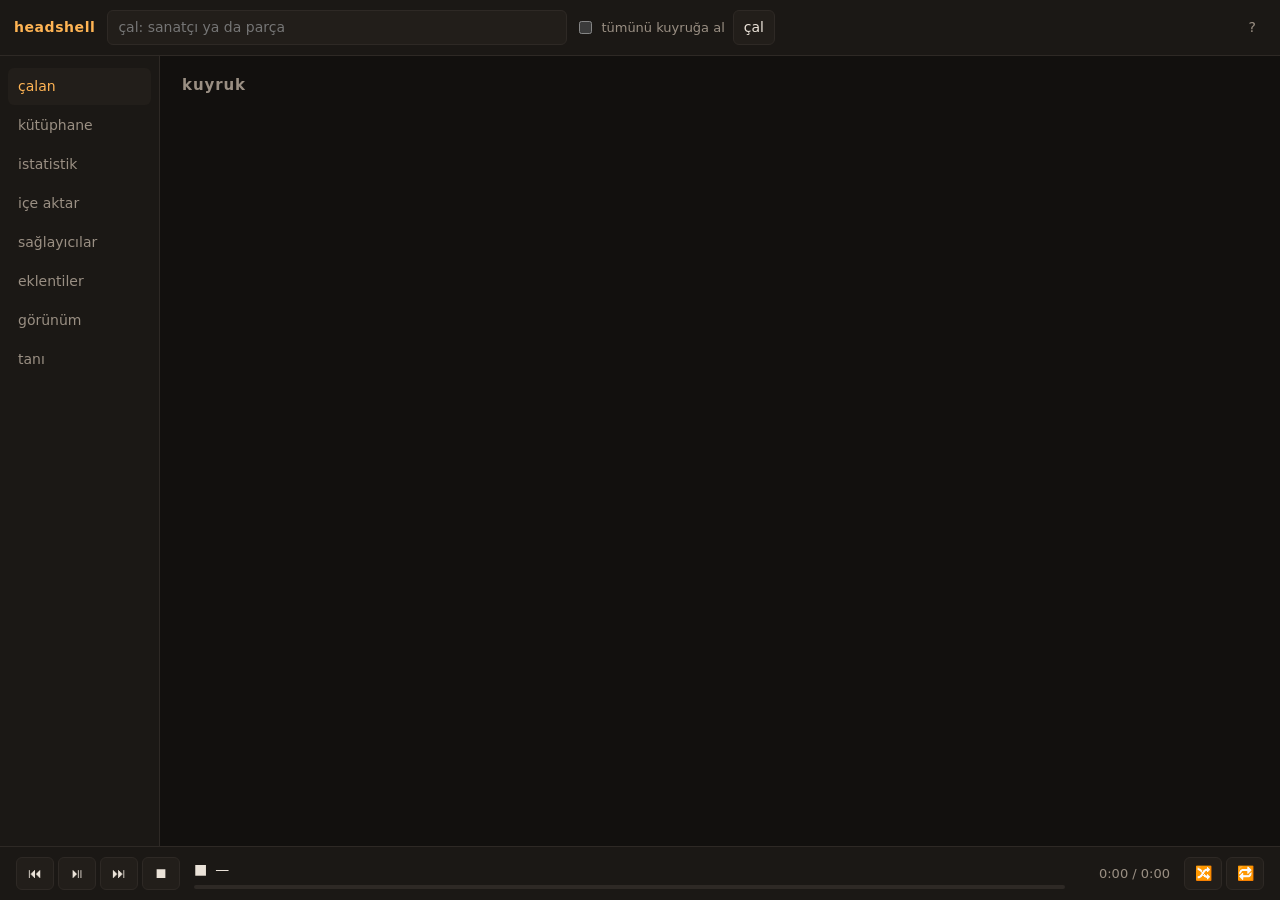
==== crates/headshell/ui/index.html @ 346fd297 "D-065: proje adı `headshell` — D-058'in ölçümü eksikmiş İlk sürüm taslağı hazırdı, sıradaki iş AUR p" ====
<!doctype html>
<html lang="tr">
  <head>
    <meta charset="utf-8" />
    <meta name="viewport" content="width=device-width, initial-scale=1" />
    <title>headshell</title>
    <link rel="stylesheet" href="style.css" />
    <!-- Seçili temanın CSS'i buraya yazılıyor (app.js). `style.css`'ten
         **sonra** geliyor ki `:root` token'ları onunkileri geçersiz kılsın.
         Boşsa varsayılan tema geçerlidir. -->
    <style id="themeCss"></style>
  </head>
  <body>
    <!-- D-037/2: buradaki sınıf adları artık **sözleşmenin parçası**. Bir tema
         bunları hedefleyebilir; habersiz yeniden adlandırılmazlar. Yeni sınıf
         eklemek serbest, var olanı kaldırmak/anlamını değiştirmek `api`
         sürümünü artırır (bkz. `style.css` başlığı, `src/theme.rs`).
         Adlar İngilizce, metin Türkçe (D-036). -->
    <header class="topbar">
      <span class="brand">headshell</span>
      <form id="playForm" class="play-form">
        <input
          id="playQuery"
          type="search"
          placeholder="çal: sanatçı ya da parça"
          aria-label="çalınacak parça ya da sanatçı"
          autocomplete="off"
          spellcheck="false"
        />
        <label class="check"><input id="playAll" type="checkbox" /> tümünü kuyruğa al</label>
        <button type="submit">çal</button>
      </form>
      <span id="busy" class="busy" role="status" hidden></span>
      <button id="btnHelp" class="ghost" title="klavye kısayolları (?)" aria-label="klavye kısayolları">
        ?
      </button>
    </header>

    <div class="body">
      <nav class="sidebar" aria-label="bölümler">
        <button class="nav" data-panel="now" aria-current="true">çalan</button>
        <button class="nav" data-panel="library">kütüphane</button>
        <button class="nav" data-panel="stats">istatistik</button>
        <button class="nav" data-panel="import">içe aktar</button>
        <button class="nav" data-panel="providers">sağlayıcılar</button>
        <button class="nav" data-panel="plugins">eklentiler</button>
        <button class="nav" data-panel="theme">görünüm</button>
        <button class="nav" data-panel="diag">tanı</button>
      </nav>

      <main class="content">
        <!-- ————————————————— çalan -->
        <section id="panel-now" class="panel">
          <h2>kuyruk</h2>
          <ol id="queue" class="queue"></ol>

          <!-- Boş kuyruk bir hata değil, bir başlangıç. Kullanıcının hangi
               sırayla ne yapacağını söylemek buranın işi: üç adımın hangisinde
               olduğunu bilmeyen kişi "çal" kutusuna yazıp boş sonuç alıyordu. -->
          <div id="onboarding" class="onboarding" hidden>
            <h3>başlarken</h3>
            <ol class="steps">
              <li class="step">
                <span class="step-text">
                  <b>Müzik kaynağı tanımla.</b>
                  Yerel dizinler <code>HEADSHELL_MUSIC_DIRS</code> ile gelir; uzak bir kütüphane
                  (Subsonic, Jellyfin) sağlayıcılar bölümünden eklenir.
                </span>
                <button class="go" data-go="providers">sağlayıcılar</button>
              </li>
              <li class="step">
                <span class="step-text">
                  <b>Geçmişini içe aktar.</b>
                  Spotify/Apple/Google export arşivini ver — istatistikler ve
                  sleeve kartı bundan çıkar.
                </span>
                <button class="go" data-go="import">içe aktar</button>
              </li>
              <li class="step">
                <span class="step-text">
                  <b>Çal.</b>
                  Üstteki kutuya sanatçı ya da parça yaz. Kuyruğa almak için
                  <i>tümünü kuyruğa al</i> kutusunu işaretle.
                </span>
                <button class="go" data-go="focus-play">çalma kutusu</button>
              </li>
            </ol>
            <p class="hint">
              Ses gelmiyorsa ya da bir şey bulunamıyorsa <b>tanı</b> bölümü son
              çalıştırmanın hangi aşamada durduğunu yazar.
            </p>
          </div>
        </section>

        <!-- ————————————————— kütüphane -->
        <section id="panel-library" class="panel" hidden>
          <h2>kütüphane araması</h2>
          <form id="searchForm" class="row">
            <input
              id="searchQuery"
              type="search"
              placeholder="sanatçı, parça, albüm"
              aria-label="kütüphanede aranacak"
              autocomplete="off"
            />
            <button type="submit">ara</button>
            <button id="btnSearchPlayAll" type="button" hidden>hepsini kuyruğa al</button>
          </form>
          <p class="hint">
            Dinleme geçmişinde arar (içe aktarılan export + burada çalınanlar).
            Sonuçtaki sayı, kayda değer dinleme sayısıdır.
          </p>
          <table id="searchResult" class="table" hidden>
            <thead>
              <tr><th>parça</th><th>sanatçı</th><th class="num">dinleme</th><th></th></tr>
            </thead>
            <tbody></tbody>
          </table>
          <p id="searchEmpty" class="empty" hidden></p>
        </section>

        <!-- ————————————————— istatistik -->
        <section id="panel-stats" class="panel" hidden>
          <h2>istatistikler</h2>
          <form id="statsForm" class="row">
            <label>yıl <input id="statsYear" type="number" min="1900" max="2999" placeholder="tümü" /></label>
            <label>satır <input id="statsTop" type="number" min="1" max="100" value="10" /></label>
            <button type="submit">hesapla</button>
          </form>
          <div id="statsSummary" class="summary"></div>
          <p id="statsEmpty" class="empty" hidden>
            Sayılacak dinleme yok. Önce <b>içe aktar</b> bölümünden bir export arşivi verin
            ya da bir şeyler çalın.
          </p>
          <div class="two-col">
            <div>
              <h3>en çok dinlenen sanatçılar</h3>
              <ol id="statsArtists" class="ranking"></ol>
            </div>
            <div>
              <h3>en çok dinlenen parçalar</h3>
              <ol id="statsTracks" class="ranking"></ol>
            </div>
          </div>

          <!-- Faz 0.5'in ürünü buraya kadar arayüzde hiç görünmüyordu:
               `sleeve` komutu IPC'de kayıtlıydı ama kimse çağırmıyordu. -->
          <h2>sleeve kartı</h2>
          <form id="sleeveForm" class="row">
            <label>yıl <input id="sleeveYear" type="number" min="1900" max="2999" placeholder="tümü" /></label>
            <label>biçim
              <select id="sleeveFormat">
                <option value="square">kare</option>
                <option value="story">hikâye</option>
              </select>
            </label>
            <button type="submit">önizle</button>
            <button id="btnSleeveSave" type="button" disabled>farklı kaydet…</button>
          </form>
          <p class="hint">
            Kart çekirdeğin kendi çizicisinden geliyor — kaydedilen dosya ekranda
            gördüğünüzle aynı. Uzantı biçimi belirler: <code>.svg</code> ya da <code>.png</code>.
          </p>
          <div id="sleevePreview" class="card-preview" hidden></div>
        </section>

        <!-- ————————————————— içe aktarma -->
        <!-- Eskiden "tanı" bölümünün içindeydi. İlk yapılacak iş, en tanısal
             sekmenin altında duruyordu. -->
        <section id="panel-import" class="panel" hidden>
          <h2>geçmişi içe aktar</h2>
          <div id="dropzone" class="dropzone">
            <p>Export arşivini (zip ya da açılmış dizin) buraya sürükleyin.</p>
            <form id="importForm" class="row">
              <input
                id="importPath"
                type="text"
                placeholder="/yol/my_spotify_data.zip"
                aria-label="export arşivinin yolu"
              />
              <button id="btnImportPick" type="button">dosya seç…</button>
              <button type="submit">içe aktar</button>
            </form>
            <p class="hint">
              İçe aktarma <b>API'den değil, veri export dosyalarından</b> yapılır —
              taşınabilirlik hakkı hizmet şartlarıyla kısıtlanamaz. Aynı arşivi ikinci
              kez vermek zarar vermez: yinelenen kayıtlar sayılır ve atlanır.
            </p>
          </div>
          <div id="importSummary" class="summary" hidden></div>
          <p id="importSkipped" class="hint" hidden></p>
          <details id="importRaw" class="fold" hidden>
            <summary>ham rapor</summary>
            <pre id="importResult" class="block"></pre>
          </details>
        </section>

        <!-- ————————————————— sağlayıcılar -->
        <section id="panel-providers" class="panel" hidden>
          <h2>sağlayıcılar</h2>
          <div class="row">
            <button id="btnScan">tara</button>
            <button id="btnScanStale">yalnızca değiştiyse tara</button>
          </div>
          <table id="providerTable" class="table">
            <thead>
              <tr><th>ad</th><th>yetenekler</th><th>durum</th><th></th></tr>
            </thead>
            <tbody></tbody>
          </table>
          <p id="providerEmpty" class="empty" hidden>
            Kayıtlı sağlayıcı yok. Yerel dosyalar için <code>HEADSHELL_MUSIC_DIRS</code> tanımlayın,
            uzak kütüphane için aşağıdan sunucu ekleyin.
          </p>

          <h3>kayıtlı sunucular</h3>
          <table id="serverTable" class="table">
            <thead>
              <tr><th>ad</th><th>tür</th><th>adres</th><th>kullanıcı</th><th></th></tr>
            </thead>
            <tbody></tbody>
          </table>
          <p id="serverEmpty" class="empty" hidden>Kayıtlı sunucu yok.</p>

          <details class="fold">
            <summary>sunucu ekle</summary>
            <form id="serverForm" class="grid">
              <label>tür
                <select id="serverKind">
                  <option value="subsonic">subsonic</option>
                  <option value="jellyfin">jellyfin</option>
                </select>
              </label>
              <label>adres <input id="serverUrl" type="url" placeholder="https://muzik.ev" required /></label>
              <label>kullanıcı <input id="serverUser" type="text" required /></label>
              <label>parola <input id="serverPassword" type="password" /></label>
              <label>api anahtarı (jellyfin) <input id="serverApiKey" type="password" /></label>
              <label>ad (boşsa adresten türetilir) <input id="serverName" type="text" /></label>
              <label class="check"><input id="serverVerify" type="checkbox" checked /> kaydetmeden önce bağlan ve doğrula</label>
              <button type="submit">ekle</button>
            </form>
          </details>
        </section>

        <!-- ————————————————— eklentiler (Faz 2 yüzeyi) -->
        <section id="panel-plugins" class="panel" hidden>
          <h2>eklentiler</h2>
          <div class="row">
            <button id="btnPluginReload">listeyi yenile</button>
            <span id="pluginSummary" class="hint"></span>
          </div>
          <p id="pluginEnforce" class="warn-note" hidden>
            <b>İzinler zorlanmıyor.</b> Aşağıdaki liste eklentinin <i>beyan ettiği</i>
            izinlerdir; çekirdek onları teknik olarak kısıtlamaz (D-040). Onay, güvendiğiniz
            eklentiler için verilir.
          </p>
          <ul id="pluginList" class="plugins"></ul>
          <p id="pluginEmpty" class="empty" hidden>
            Kurulu eklenti yok. Eklentiler veri dizinindeki <code>plugins/</code> klasörüne
            konur; yolu <b>tanı</b> bölümündeki ortam bloğu yazar.
          </p>

          <h2>sırlar</h2>
          <p class="hint">
            Eklentilerin ve çekirdeğin kullandığı anahtarlar (API anahtarı, jeton).
            Liste yalnızca <b>ad</b> taşır — değerler hiçbir zaman geri okunmaz (D-042).
          </p>
          <table id="secretTable" class="table">
            <thead>
              <tr><th>alan</th><th>anahtar</th><th></th></tr>
            </thead>
            <tbody></tbody>
          </table>
          <p id="secretEmpty" class="empty" hidden>Kayıtlı sır yok.</p>
          <form id="secretForm" class="row">
            <input id="secretNamespace" type="text" placeholder="alan (ör. acoustid)" aria-label="sır alanı" required />
            <input id="secretKey" type="text" placeholder="anahtar (ör. api_key)" aria-label="sır anahtarı" required />
            <input id="secretValue" type="password" placeholder="değer" aria-label="sır değeri" required />
            <button type="submit">kaydet</button>
          </form>
        </section>

        <!-- ————————————————— görünüm -->
        <section id="panel-theme" class="panel" hidden>
          <h2>tema</h2>
          <div class="row">
            <button id="btnThemeReload">listeyi yenile</button>
          </div>
          <p class="hint">
            Bir tema, içinde <b>theme.json</b> ve <b>theme.css</b> olan bir dizindir.
            Aşağıdaki yola koyup <b>listeyi yenile</b> deyin — uygulamayı kapatmanız gerekmez.
            Garanti edilen yüzey yalnızca <b>:root</b> içindeki <b>--headshell-*</b> token'larıdır;
            bunun dışına çıkan temalar yüklenir ama <i>genişletilmiş</i> diye işaretlenir.
          </p>
          <pre id="themeDir" class="block"></pre>

          <ul id="themeList" class="themes"></ul>

          <h3>yüklenemeyen temalar</h3>
          <ul id="themeRejected" class="rejected"></ul>
          <p id="themeRejectedEmpty" class="empty">Reddedilen tema yok.</p>
        </section>

        <!-- ————————————————— tanı -->
        <section id="panel-diag" class="panel" hidden>
          <h2>kimlik çözümlemesi</h2>
          <form id="resolveForm" class="row">
            <input
              id="resolveQuery"
              type="text"
              placeholder="Sanatçı - Başlık"
              aria-label="çözümlenecek parça"
            />
            <button type="submit">çözümle</button>
          </form>
          <p class="hint">
            Bir parçanın kanonik kimliğini hangi halkanın verdiğini gösterir:
            ISRC → MBID → bulanık → parmak izi.
          </p>
          <pre id="resolveResult" class="block" hidden></pre>

          <h2>ortam</h2>
          <pre id="envBlock" class="block"></pre>

          <h2>son çalıştırma</h2>
          <p class="hint">
            Son komutun aşaması, hata zinciri ve sayıları. Bir sorun bildirirken
            bu bloğu olduğu gibi kopyalayın.
          </p>
          <div class="row">
            <button id="btnDiag">tanı raporunu al</button>
            <button id="btnDiagCopy" type="button" hidden>panoya kopyala</button>
          </div>
          <pre id="diagResult" class="block" hidden></pre>
        </section>
      </main>
    </div>

    <!-- ————————————————— oynatıcı çubuğu -->
    <footer class="player">
      <div class="controls">
        <button id="btnPrev" title="önceki (←)" aria-label="önceki parça">⏮</button>
        <button id="btnPlayPause" title="duraklat / sürdür (boşluk)" aria-label="duraklat veya sürdür">⏯</button>
        <button id="btnNext" title="sonraki (→)" aria-label="sonraki parça">⏭</button>
        <button id="btnStop" title="durdur" aria-label="durdur">⏹</button>
      </div>
      <div class="now">
        <div class="title"><span id="nowState" class="state">■</span> <span id="nowTitle">—</span></div>
        <div class="bar"><div id="barFill" class="fill"></div></div>
      </div>
      <span id="timeLabel" class="time" role="status">0:00 / 0:00</span>
      <div class="controls">
        <button id="btnShuffle" title="karıştır" aria-label="karıştır">🔀</button>
        <button id="btnRepeat" title="tekrar" aria-label="tekrar kipi">🔁</button>
      </div>
    </footer>

    <!-- Kısayol listesi: keşfedilebilir olmayan bir kısayol yok sayılır. -->
    <div id="helpSheet" class="sheet" hidden>
      <div class="sheet-box" role="dialog" aria-label="klavye kısayolları">
        <h3>klavye kısayolları</h3>
        <ul class="keys">
          <li><kbd>boşluk</kbd> duraklat / sürdür</li>
          <li><kbd>←</kbd> <kbd>→</kbd> önceki / sonraki parça</li>
          <li><kbd>/</kbd> çalma kutusuna geç</li>
          <li><kbd>Ctrl</kbd>+<kbd>1</kbd>…<kbd>8</kbd> bölümler</li>
          <li><kbd>Esc</kbd> uyarıları kapat</li>
          <li><kbd>?</kbd> bu liste</li>
        </ul>
        <p class="hint">Bir yazı kutusundayken tuşlar kutuya gider, kısayola değil.</p>
        <button id="btnHelpClose" type="button">kapat</button>
      </div>
    </div>

    <div id="toasts" class="toasts" aria-live="polite"></div>

    <script type="module" src="app.js"></script>
  </body>
</html>
---- crates/headshell/ui/style.css ----
/* headshell — masaüstü arayüzü.
 *
 * Bu dosyanın tepesindeki `:root` bloğu §3.3'ün tema sözleşmesidir (D-037).
 * `--headshell-` önekli değişkenler ve aşağıdaki sınıf adları (`.topbar`,
 * `.queue`, `.toast` vb.) artık stabil: bir tema bunları hedefler,
 * habersiz yeniden adlandırılmazlar. Yeni bir sınıf eklemek serbest;
 * var olanı kaldırmak/anlamını değiştirmek `api` sürümünü artırır.
 *
 * Token seti bilerek dar: bölgeye özel geçersiz kılma yok (Spicetify'ın
 * kırılganlığı oradan geliyordu). Her token'ın aşağıda en az bir kullanımı
 * var — kullanılmayan token yok.
 *
 * D-028'den gelen kural: yalnızca `transform` ve `opacity` canlandırılır.
 * `height`, `box-shadow`, `filter`, `background-position` düzeltilmiş
 * ortamda bile 58.8 → 47.6 fps götürüyor. İlerleme çubuğu bu yüzden
 * `scaleX` ile çiziliyor, genişlikle değil.
 */

:root {
  /* Motorun **kendi** çizdiği parçalar için: onay kutusu, imleç, kaydırma
   * çubuğu. Token'lar yalnızca bizim çizdiğimiz renkleri değiştiriyor;
   * bu ikisi olmadan açık bir tema koyu onay kutularıyla kalıyor. Sette
   * `daylight` referans teması yazılırken doğdu (§3.4). */
  --headshell-color-scheme: dark;

  --headshell-bg: #12100e;
  --headshell-surface: #1b1815;
  --headshell-surface-raised: #221e1a;
  --headshell-border: #2e2925;
  --headshell-text: #eae2d8;
  --headshell-text-dim: #9a8f83;
  --headshell-accent: #ffb454;
  --headshell-success: #7bd88f;
  --headshell-error: #ff6b6b;
  --headshell-info: #79c0ff;
  --headshell-radius-sm: 6px;
  --headshell-radius-lg: 8px;
  --headshell-duration: 120ms;
}

* {
  box-sizing: border-box;
}

/* `hidden` özniteliği bir sınıf kuralına yenilmesin.
 *
 * UA stylesheet `[hidden] { display: none }` diyor ama özgüllüğü en düşük:
 * `.sheet { display: flex }` onu eziyor ve öğe `hidden` olduğu hâlde ekranda
 * kalıyordu. Kısayol penceresi tam bunu yaşadı — her açılışta açık geliyordu.
 * İşaretleme de JavaScript de doğruydu, yalnızca özgüllük yanlıştı.
 *
 * `!important` bilinçli: gizlenmiş bir öğeyi bir tema geri getirememeli. */
[hidden] {
  display: none !important;
}

html,
body {
  height: 100%;
  margin: 0;
}

html {
  color-scheme: var(--headshell-color-scheme);
}

body {
  display: flex;
  flex-direction: column;
  background: var(--headshell-bg);
  color: var(--headshell-text);
  font: 14px/1.5 system-ui, sans-serif;
  overflow: hidden;
}

/* ————————————————— üst çubuk */

.topbar {
  display: flex;
  align-items: center;
  gap: 12px;
  padding: 10px 14px;
  border-bottom: 1px solid var(--headshell-border);
  background: var(--headshell-surface);
}

.brand {
  font-weight: 700;
  color: var(--headshell-accent);
  letter-spacing: 0.04em;
}

.play-form {
  display: flex;
  align-items: center;
  gap: 8px;
  flex: 1;
}

.play-form input[type="search"] {
  flex: 1;
  max-width: 460px;
}

.busy {
  color: var(--headshell-accent);
  font-size: 13px;
}

.busy::before {
  content: "⋯ ";
}

/* ————————————————— gövde */

.body {
  display: flex;
  flex: 1;
  min-height: 0;
}

.sidebar {
  display: flex;
  flex-direction: column;
  gap: 2px;
  width: 160px;
  padding: 12px 8px;
  border-right: 1px solid var(--headshell-border);
  background: var(--headshell-surface);
}

.nav {
  text-align: left;
  background: none;
  border: 0;
  border-radius: var(--headshell-radius-sm);
  color: var(--headshell-text-dim);
  padding: 8px 10px;
  cursor: pointer;
  font: inherit;
}

.nav:hover {
  color: var(--headshell-text);
}

.nav[aria-current="true"] {
  background: var(--headshell-surface-raised);
  color: var(--headshell-accent);
}

.content {
  flex: 1;
  min-width: 0;
  overflow-y: auto;
  padding: 18px 22px 24px;
}

h2 {
  font-size: 15px;
  margin: 0 0 12px;
  color: var(--headshell-text-dim);
  text-transform: lowercase;
  letter-spacing: 0.06em;
}

h2 + h2,
h3 {
  margin-top: 26px;
}

h3 {
  font-size: 13px;
  color: var(--headshell-text-dim);
  margin-bottom: 8px;
}

/* ————————————————— ortak öğeler */

input,
select,
button {
  font: inherit;
  color: var(--headshell-text);
  background: var(--headshell-surface-raised);
  border: 1px solid var(--headshell-border);
  border-radius: var(--headshell-radius-sm);
  padding: 6px 10px;
}

/* WebKitGTK `<select>`'i yerel olarak çiziyor ve arka planı yok sayıyor;
 * `appearance: none` demeden koyu temada beyaz bir kutu kalıyor. */
select {
  appearance: none;
  padding-right: 26px;
  background-image: linear-gradient(45deg, transparent 50%, var(--headshell-text-dim) 50%),
    linear-gradient(135deg, var(--headshell-text-dim) 50%, transparent 50%);
  background-position:
    right 13px center,
    right 8px center;
  background-size: 5px 5px;
  background-repeat: no-repeat;
}

button {
  cursor: pointer;
}

button:hover {
  border-color: var(--headshell-accent);
}

.check {
  display: inline-flex;
  align-items: center;
  gap: 6px;
  color: var(--headshell-text-dim);
  font-size: 13px;
}

.check input {
  padding: 0;
}

.row {
  display: flex;
  align-items: center;
  gap: 8px;
  flex-wrap: wrap;
  margin-bottom: 12px;
}

.row label {
  display: inline-flex;
  align-items: center;
  gap: 6px;
  color: var(--headshell-text-dim);
}

.row input[type="number"] {
  width: 90px;
}

.row input[type="search"],
.row input[type="text"] {
  min-width: 280px;
}

.grid {
  display: grid;
  grid-template-columns: repeat(auto-fit, minmax(240px, 1fr));
  gap: 10px;
  align-items: end;
}

.grid label {
  display: flex;
  flex-direction: column;
  gap: 4px;
  color: var(--headshell-text-dim);
  font-size: 13px;
}

.hint,
.empty {
  color: var(--headshell-text-dim);
  font-size: 13px;
  max-width: 62ch;
}

.block {
  background: var(--headshell-surface);
  border: 1px solid var(--headshell-border);
  border-radius: var(--headshell-radius-lg);
  padding: 12px;
  margin: 0 0 8px;
  white-space: pre-wrap;
  word-break: break-word;
  font-family: ui-monospace, monospace;
  font-size: 12px;
  max-height: 340px;
  overflow: auto;
}

/* ————————————————— tablolar ve listeler */

.table {
  width: 100%;
  border-collapse: collapse;
  margin-bottom: 12px;
}

.table th,
.table td {
  text-align: left;
  padding: 6px 8px;
  border-bottom: 1px solid var(--headshell-border);
}

.table th {
  color: var(--headshell-text-dim);
  font-weight: 500;
  font-size: 12px;
}

.table .num {
  text-align: right;
}

.queue {
  list-style: none;
  margin: 0;
  padding: 0;
}

.queue li {
  display: flex;
  align-items: center;
  gap: 10px;
  padding: 7px 10px;
  border-radius: var(--headshell-radius-sm);
  cursor: pointer;
}

.queue li:hover {
  background: var(--headshell-surface-raised);
}

.queue li.current {
  color: var(--headshell-accent);
  font-weight: 600;
}

.queue .index {
  color: var(--headshell-text-dim);
  font-variant-numeric: tabular-nums;
  min-width: 2.5ch;
  text-align: right;
}

.ranking {
  margin: 0;
  padding-left: 22px;
}

.ranking li {
  padding: 3px 0;
}

.ranking .num {
  color: var(--headshell-text-dim);
  font-variant-numeric: tabular-nums;
}

.summary {
  display: flex;
  gap: 24px;
  flex-wrap: wrap;
  margin-bottom: 18px;
}

.summary div {
  display: flex;
  flex-direction: column;
}

.summary .big {
  font-size: 22px;
  color: var(--headshell-accent);
  font-variant-numeric: tabular-nums;
}

.summary .label {
  color: var(--headshell-text-dim);
  font-size: 12px;
}

.two-col {
  display: grid;
  grid-template-columns: repeat(auto-fit, minmax(280px, 1fr));
  gap: 24px;
}

/* ————————————————— tema listesi (§3.3) */

.themes,
.rejected {
  list-style: none;
  margin: 0 0 12px;
  padding: 0;
}

.theme {
  display: flex;
  align-items: center;
  gap: 10px;
  padding: 9px 12px;
  border: 1px solid var(--headshell-border);
  border-radius: var(--headshell-radius-lg);
  margin-bottom: 6px;
}

.theme.current {
  border-color: var(--headshell-accent);
}

.theme .name {
  flex: 1;
  min-width: 0;
}

.theme .author {
  color: var(--headshell-text-dim);
  font-size: 12px;
}

/* Genişletilmiş tema (D-038): reddedilmiyor, işaretleniyor. */
.tag {
  border: 1px solid var(--headshell-text-dim);
  border-radius: var(--headshell-radius-sm);
  color: var(--headshell-text-dim);
  font-size: 11px;
  padding: 1px 6px;
}

.tag.warn {
  border-color: var(--headshell-accent);
  color: var(--headshell-accent);
}

.rejected li {
  border-left: 2px solid var(--headshell-error);
  padding: 4px 0 4px 10px;
  margin-bottom: 6px;
  font-size: 13px;
}

.rejected .id {
  color: var(--headshell-error);
  font-family: ui-monospace, monospace;
}

.dropzone {
  border: 1px dashed var(--headshell-border);
  border-radius: var(--headshell-radius-lg);
  padding: 14px;
  transition: opacity var(--headshell-duration) linear;
}

.dropzone.over {
  border-color: var(--headshell-accent);
  opacity: 0.85;
}

/* ————————————————— başlarken kartı
 *
 * Boş bir kuyruk kullanıcıya ne yapacağını söylemez; bu kart söyler. Yalnızca
 * kuyruk boşken görünür (`app.js`). */

.onboarding {
  border: 1px solid var(--headshell-border);
  border-radius: var(--headshell-radius-lg);
  padding: 16px 18px;
  max-width: 68ch;
}

.onboarding h3 {
  margin-top: 0;
}

.steps {
  margin: 0 0 12px;
  padding-left: 22px;
}

.step {
  display: flex;
  align-items: baseline;
  gap: 12px;
  padding: 7px 0;
}

.step-text {
  flex: 1;
  min-width: 0;
}

.step .go {
  flex: none;
}

/* ————————————————— katlanan bölümler */

.fold {
  border: 1px solid var(--headshell-border);
  border-radius: var(--headshell-radius-lg);
  padding: 8px 12px;
  margin-bottom: 12px;
}

.fold > summary {
  cursor: pointer;
  color: var(--headshell-text-dim);
  font-size: 13px;
}

.fold[open] > summary {
  margin-bottom: 10px;
}

/* ————————————————— sleeve kartı (Faz 0.5) */

.card-preview {
  margin-bottom: 12px;
}

.card-preview img {
  max-width: 100%;
  max-height: 60vh;
  border: 1px solid var(--headshell-border);
  border-radius: var(--headshell-radius-lg);
}

/* ————————————————— eklentiler (Faz 2 yüzeyi) */

.plugins {
  list-style: none;
  margin: 0 0 12px;
  padding: 0;
}

.plugin {
  border: 1px solid var(--headshell-border);
  border-radius: var(--headshell-radius-lg);
  padding: 12px 14px;
  margin-bottom: 8px;
}

.plugin-head {
  display: flex;
  align-items: center;
  gap: 8px;
  flex-wrap: wrap;
  margin-bottom: 6px;
}

.plugin-head .name {
  font-weight: 600;
}

.perms,
.plugin-need {
  color: var(--headshell-text-dim);
  font-size: 12px;
  margin: 2px 0;
}

/* Manifest sorunu bastırılmıyor: düğmelerin neden işe yaramadığı görünsün. */
.plugin-problem {
  color: var(--headshell-error);
  font-size: 13px;
  margin: 4px 0;
}

.actions {
  display: flex;
  gap: 6px;
  flex-wrap: wrap;
  margin-top: 10px;
}

/* Zorlanmayan izin modeli (D-040) gizlenmez. */
.warn-note {
  border-left: 2px solid var(--headshell-accent);
  padding: 4px 0 4px 10px;
  color: var(--headshell-text-dim);
  font-size: 13px;
  max-width: 68ch;
}

/* ————————————————— kısayol listesi */

.ghost {
  background: none;
  border-color: transparent;
  color: var(--headshell-text-dim);
  padding: 4px 9px;
}

.sheet {
  position: fixed;
  inset: 0;
  display: flex;
  align-items: center;
  justify-content: center;
  background: rgb(0 0 0 / 55%);
  z-index: 20;
}

.sheet-box {
  background: var(--headshell-surface);
  border: 1px solid var(--headshell-border);
  border-radius: var(--headshell-radius-lg);
  padding: 18px 22px;
  max-width: 46ch;
}

.sheet-box h3 {
  margin-top: 0;
}

.keys {
  list-style: none;
  margin: 0 0 12px;
  padding: 0;
}

.keys li {
  padding: 4px 0;
}

kbd {
  border: 1px solid var(--headshell-border);
  border-radius: var(--headshell-radius-sm);
  background: var(--headshell-surface-raised);
  padding: 1px 6px;
  font-family: ui-monospace, monospace;
  font-size: 12px;
}

/* ————————————————— oynatıcı çubuğu */

.player {
  display: flex;
  align-items: center;
  gap: 14px;
  padding: 10px 16px;
  border-top: 1px solid var(--headshell-border);
  background: var(--headshell-surface);
}

.controls {
  display: flex;
  gap: 4px;
}

.controls button {
  min-width: 38px;
  padding: 5px 8px;
}

.controls button.on {
  color: var(--headshell-accent);
  border-color: var(--headshell-accent);
}

.now {
  flex: 1;
  min-width: 0;
}

.now .title {
  display: flex;
  align-items: center;
  gap: 8px;
  white-space: nowrap;
  overflow: hidden;
  text-overflow: ellipsis;
  margin-bottom: 5px;
}

.state.playing {
  color: var(--headshell-success);
}

.state.paused {
  color: var(--headshell-accent);
}

.state.buffering {
  color: var(--headshell-info);
}

.state.stopped {
  color: var(--headshell-text-dim);
}

.bar {
  height: 4px;
  border-radius: 2px;
  background: var(--headshell-border);
  overflow: hidden;
}

/* `scaleX` — genişlik değil (D-028). */
.fill {
  height: 100%;
  background: var(--headshell-accent);
  transform: scaleX(0);
  transform-origin: left center;
  will-change: transform;
}

.time {
  color: var(--headshell-text-dim);
  font-variant-numeric: tabular-nums;
  font-size: 13px;
  min-width: 11ch;
  text-align: right;
}

/* ————————————————— uyarılar */

.toasts {
  position: fixed;
  right: 16px;
  bottom: 84px;
  display: flex;
  flex-direction: column;
  gap: 8px;
  max-width: 44ch;
  z-index: 10;
}

.toast {
  background: var(--headshell-surface-raised);
  border: 1px solid var(--headshell-error);
  border-radius: var(--headshell-radius-lg);
  padding: 10px 12px;
  font-size: 13px;
}

.toast .stage {
  color: var(--headshell-error);
  font-family: ui-monospace, monospace;
  font-size: 11px;
  display: block;
  margin-bottom: 4px;
}

.toast details {
  margin-top: 6px;
}

.toast summary {
  cursor: pointer;
  color: var(--headshell-text-dim);
  font-size: 12px;
}

.toast pre {
  margin: 6px 0 0;
  white-space: pre-wrap;
  font-size: 11px;
  color: var(--headshell-text-dim);
}

/* Kapatma düğmesi: uyarının kendiliğinden gitmesini beklemek zorunda değil. */
.toast {
  position: relative;
  padding-right: 30px;
}

.toast .close {
  position: absolute;
  top: 6px;
  right: 6px;
  background: none;
  border: 0;
  color: var(--headshell-text-dim);
  font-size: 15px;
  line-height: 1;
  padding: 2px 5px;
}

.toast .close:hover {
  color: var(--headshell-text);
}

.toast.info {
  border-color: var(--headshell-success);
}

.toast.info .stage {
  color: var(--headshell-success);
}
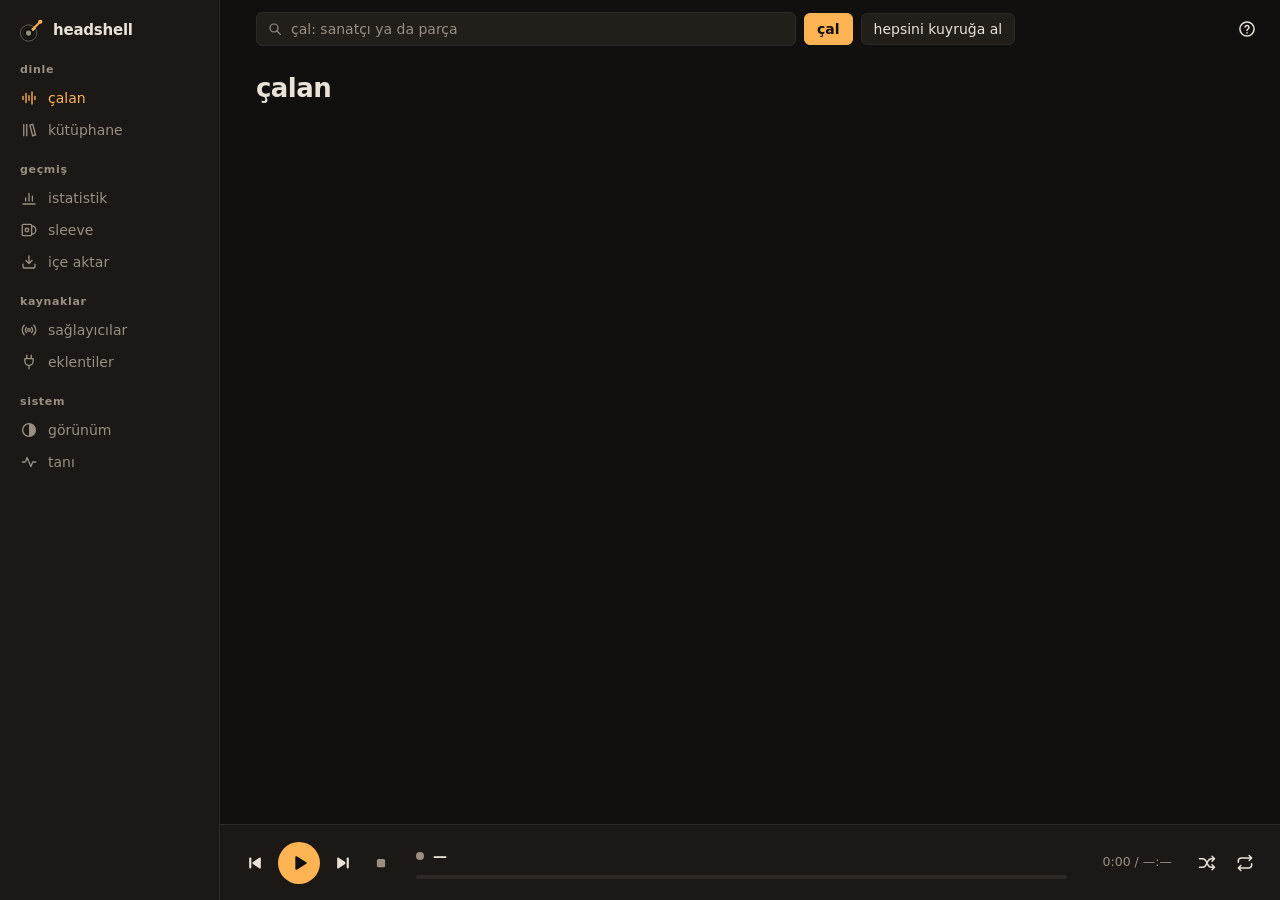
==== commit 1e40a08c: "D-072: arayüz yeniden tasarımı — tam boy kenar çubuğu, hareket katmanı Arayüz son değişikliklerin ge" ====
--- a/crates/headshell/ui/index.html
+++ b/crates/headshell/ui/index.html
@@ -10,109 +10,312 @@
          Boşsa varsayılan tema geçerlidir. -->
     <style id="themeCss"></style>
   </head>
-  <body>
-    <!-- D-037/2: buradaki sınıf adları artık **sözleşmenin parçası**. Bir tema
-         bunları hedefleyebilir; habersiz yeniden adlandırılmazlar. Yeni sınıf
-         eklemek serbest, var olanı kaldırmak/anlamını değiştirmek `api`
-         sürümünü artırır (bkz. `style.css` başlığı, `src/theme.rs`).
-         Adlar İngilizce, metin Türkçe (D-036). -->
-    <header class="topbar">
-      <span class="brand">headshell</span>
-      <form id="playForm" class="play-form">
-        <input
-          id="playQuery"
-          type="search"
-          placeholder="çal: sanatçı ya da parça"
-          aria-label="çalınacak parça ya da sanatçı"
-          autocomplete="off"
-          spellcheck="false"
-        />
-        <label class="check"><input id="playAll" type="checkbox" /> tümünü kuyruğa al</label>
-        <button type="submit">çal</button>
-      </form>
-      <span id="busy" class="busy" role="status" hidden></span>
-      <button id="btnHelp" class="ghost" title="klavye kısayolları (?)" aria-label="klavye kısayolları">
-        ?
-      </button>
-    </header>
-
-    <div class="body">
-      <nav class="sidebar" aria-label="bölümler">
-        <button class="nav" data-panel="now" aria-current="true">çalan</button>
-        <button class="nav" data-panel="library">kütüphane</button>
-        <button class="nav" data-panel="stats">istatistik</button>
-        <button class="nav" data-panel="import">içe aktar</button>
-        <button class="nav" data-panel="providers">sağlayıcılar</button>
-        <button class="nav" data-panel="plugins">eklentiler</button>
-        <button class="nav" data-panel="theme">görünüm</button>
-        <button class="nav" data-panel="diag">tanı</button>
-      </nav>
-
-      <main class="content">
+  <!-- D-037/2: buradaki sınıf adları **sözleşmenin parçası**. Bir tema
+       bunları hedefleyebilir; habersiz yeniden adlandırılmazlar. Yeni sınıf
+       eklemek serbest, var olanı kaldırmak/anlamını değiştirmek `api`
+       sürümünü artırır (bkz. `style.css` başlığı, `src/theme.rs`). D-072'nin
+       yeni iskeleti tek bir sözleşme sınıfını kaldırmadı ve anlamını
+       değiştirmedi. Adlar İngilizce, metin Türkçe (D-036). -->
+  <body class="app">
+    <!-- Simge seti. Emoji değil çizim: emoji motorun renkli yazı tipiyle
+         çiziliyor ve temanın rengini almıyor (⏯ açık temada da turuncuydu).
+         Simgeler `currentColor` ile boyanıyor; `ui_contract.rs` kullanılan
+         her simgenin burada tanımlı olduğunu denetliyor. -->
+    <svg class="sprite" aria-hidden="true" focusable="false">
+      <symbol id="i-play" viewBox="0 0 24 24">
+        <path fill="currentColor" stroke="none" d="M8 5.6v12.8a1 1 0 0 0 1.52.85l10.4-6.4a1 1 0 0 0 0-1.7L9.52 4.75A1 1 0 0 0 8 5.6z" />
+      </symbol>
+      <symbol id="i-pause" viewBox="0 0 24 24">
+        <rect fill="currentColor" stroke="none" x="6.5" y="5" width="4" height="14" rx="1.2" />
+        <rect fill="currentColor" stroke="none" x="13.5" y="5" width="4" height="14" rx="1.2" />
+      </symbol>
+      <symbol id="i-prev" viewBox="0 0 24 24">
+        <rect fill="currentColor" stroke="none" x="5" y="5.5" width="2.6" height="13" rx="1" />
+        <path fill="currentColor" stroke="none" d="M19 6.3v11.4a.9.9 0 0 1-1.38.76L9.9 13.6a1.9 1.9 0 0 1 0-3.2l7.72-4.86A.9.9 0 0 1 19 6.3z" />
+      </symbol>
+      <symbol id="i-next" viewBox="0 0 24 24">
+        <rect fill="currentColor" stroke="none" x="16.4" y="5.5" width="2.6" height="13" rx="1" />
+        <path fill="currentColor" stroke="none" d="M5 6.3v11.4a.9.9 0 0 0 1.38.76l7.72-4.86a1.9 1.9 0 0 0 0-3.2L6.38 5.54A.9.9 0 0 0 5 6.3z" />
+      </symbol>
+      <symbol id="i-stop" viewBox="0 0 24 24">
+        <rect fill="currentColor" stroke="none" x="6.5" y="6.5" width="11" height="11" rx="2" />
+      </symbol>
+      <symbol id="i-shuffle" viewBox="0 0 24 24">
+        <path d="M3 7h4c1.7 0 2.7.9 3.6 2.3l2.8 5.4c.9 1.4 1.9 2.3 3.6 2.3H21M3 17h4c1.7 0 2.7-.9 3.6-2.3l2.8-5.4c.9-1.4 1.9-2.3 3.6-2.3H21M18 4l3 3-3 3M18 14l3 3-3 3" />
+      </symbol>
+      <symbol id="i-repeat" viewBox="0 0 24 24">
+        <path d="M4 11V9.5A3.5 3.5 0 0 1 7.5 6H20M17 3l3 3-3 3M20 13v1.5a3.5 3.5 0 0 1-3.5 3.5H4M7 21l-3-3 3-3" />
+      </symbol>
+      <symbol id="i-repeat-one" viewBox="0 0 24 24">
+        <path d="M4 11V9.5A3.5 3.5 0 0 1 7.5 6H20M17 3l3 3-3 3M20 13v1.5a3.5 3.5 0 0 1-3.5 3.5H4M7 21l-3-3 3-3M11 10.4l1.4-1.1v5.4" />
+      </symbol>
+      <symbol id="i-search" viewBox="0 0 24 24">
+        <circle cx="10.5" cy="10.5" r="6" />
+        <path d="m15 15 5 5" />
+      </symbol>
+      <symbol id="i-now" viewBox="0 0 24 24">
+        <path d="M4 10v4M8 6v12M12 9v6M16 4v16M20 10v4" />
+      </symbol>
+      <symbol id="i-library" viewBox="0 0 24 24">
+        <path d="M5 4.5v15M9 4.5v15M13.2 5.4l3.9-1 3.6 14.3-3.9 1z" />
+      </symbol>
+      <symbol id="i-stats" viewBox="0 0 24 24">
+        <path d="M4 20h16M7.5 16v-4M12 16V6M16.5 16V9.5" />
+      </symbol>
+      <symbol id="i-sleeve" viewBox="0 0 24 24">
+        <rect x="3" y="4.5" width="12.5" height="15" rx="1.5" />
+        <path d="M15.5 6.4a5.6 5.6 0 0 1 0 11.2" />
+        <circle cx="9.25" cy="12" r="2.4" />
+      </symbol>
+      <symbol id="i-import" viewBox="0 0 24 24">
+        <path d="M12 4v10M8 10l4 4 4-4M4 15v2.5A2.5 2.5 0 0 0 6.5 20h11a2.5 2.5 0 0 0 2.5-2.5V15" />
+      </symbol>
+      <symbol id="i-providers" viewBox="0 0 24 24">
+        <circle cx="12" cy="12" r="1.8" />
+        <path d="M8.6 15.4a4.8 4.8 0 0 1 0-6.8M15.4 8.6a4.8 4.8 0 0 1 0 6.8M5.6 18.4a9 9 0 0 1 0-12.8M18.4 5.6a9 9 0 0 1 0 12.8" />
+      </symbol>
+      <symbol id="i-plugins" viewBox="0 0 24 24">
+        <path d="M9 3v4.5M15 3v4.5M6.5 7.5h11V11a5.5 5.5 0 0 1-11 0zM12 16.5V21" />
+      </symbol>
+      <symbol id="i-theme" viewBox="0 0 24 24">
+        <circle cx="12" cy="12" r="8.5" />
+        <path fill="currentColor" stroke="none" d="M12 3.5a8.5 8.5 0 0 1 0 17z" />
+      </symbol>
+      <symbol id="i-diag" viewBox="0 0 24 24">
+        <path d="M3 12h4l2.5-6 5 12 2.5-6h4" />
+      </symbol>
+      <symbol id="i-help" viewBox="0 0 24 24">
+        <circle cx="12" cy="12" r="8.5" />
+        <path d="M9.7 9.5a2.4 2.4 0 0 1 4.7.6c0 1.6-2.4 2.1-2.4 3.8M12 16.6v.3" />
+      </symbol>
+      <symbol id="i-close" viewBox="0 0 24 24">
+        <path d="M6.5 6.5l11 11M17.5 6.5l-11 11" />
+      </symbol>
+      <symbol id="i-copy" viewBox="0 0 24 24">
+        <rect x="8.5" y="8.5" width="11" height="11" rx="2" />
+        <path d="M15.5 8.5V6.5a2 2 0 0 0-2-2h-7a2 2 0 0 0-2 2v7a2 2 0 0 0 2 2h2" />
+      </symbol>
+      <symbol id="i-check" viewBox="0 0 24 24">
+        <path d="m5 12.5 4.5 4.5L19 7.5" />
+      </symbol>
+      <symbol id="i-refresh" viewBox="0 0 24 24">
+        <path d="M19.5 12a7.5 7.5 0 1 1-2.2-5.3M19.5 4v4.5H15" />
+      </symbol>
+      <symbol id="i-archive" viewBox="0 0 24 24">
+        <rect x="3.5" y="4.5" width="17" height="4" rx="1" />
+        <path d="M5 8.5v9.5A1.5 1.5 0 0 0 6.5 19.5h11A1.5 1.5 0 0 0 19 18V8.5M10 12.5h4" />
+      </symbol>
+      <symbol id="i-disc" viewBox="0 0 24 24">
+        <circle cx="12" cy="12" r="9" />
+        <circle cx="12" cy="12" r="5.6" />
+        <circle fill="currentColor" stroke="none" cx="12" cy="12" r="1.5" />
+      </symbol>
+    </svg>
+
+    <!-- ————————————————— kenar çubuğu
+         Gruplar dinleme kimliğinin katmanları: çalmak, geçmiş, sesin geldiği
+         yerler, uygulamanın kendisi. Yeni bir yetenek yeni bir düz sekme
+         değil, bir grubun yeni satırıdır (Faz 4'ün odaları "dinle"ye). -->
+    <nav class="sidebar" aria-label="bölümler">
+      <div class="brand">
+        <!-- Uygulama ikonunun sadeleşmiş hâli (`icons/icon.svg`): plak ve
+             pikap kolu. Parçalar temanın rengini alıyor. -->
+        <svg class="brand-mark" viewBox="0 0 32 32" aria-hidden="true">
+          <circle class="brand-disc" cx="13" cy="18.5" r="10" />
+          <circle class="brand-groove" cx="13" cy="18.5" r="6.8" />
+          <circle class="brand-label" cx="13" cy="18.5" r="3.2" />
+          <path class="brand-arm" d="M27.2 4.8 20 12" />
+          <circle class="brand-pivot" cx="27.4" cy="4.6" r="2.6" />
+          <rect class="brand-head" x="17.6" y="10.6" width="3.2" height="5.4" rx="1" transform="rotate(45 19.2 13.3)" />
+        </svg>
+        <span class="brand-word">headshell</span>
+      </div>
+
+      <div id="navList" class="nav-list">
+        <span id="navPill" class="nav-pill" aria-hidden="true" hidden></span>
+
+        <div class="nav-group" role="group" aria-labelledby="navGroupListen">
+          <p id="navGroupListen" class="nav-group-title">dinle</p>
+          <button class="nav" data-panel="now" aria-current="true" title="çalan (Ctrl+1)">
+            <svg class="icon" aria-hidden="true"><use href="#i-now" /></svg><span class="nav-label">çalan</span>
+          </button>
+          <button class="nav" data-panel="library" title="kütüphane (Ctrl+2)">
+            <svg class="icon" aria-hidden="true"><use href="#i-library" /></svg><span class="nav-label">kütüphane</span>
+          </button>
+        </div>
+
+        <div class="nav-group" role="group" aria-labelledby="navGroupHistory">
+          <p id="navGroupHistory" class="nav-group-title">geçmiş</p>
+          <button class="nav" data-panel="stats" title="istatistik (Ctrl+3)">
+            <svg class="icon" aria-hidden="true"><use href="#i-stats" /></svg><span class="nav-label">istatistik</span>
+          </button>
+          <button class="nav" data-panel="sleeve" title="sleeve kartı (Ctrl+4)">
+            <svg class="icon" aria-hidden="true"><use href="#i-sleeve" /></svg><span class="nav-label">sleeve</span>
+          </button>
+          <button class="nav" data-panel="import" title="içe aktar (Ctrl+5)">
+            <svg class="icon" aria-hidden="true"><use href="#i-import" /></svg><span class="nav-label">içe aktar</span>
+          </button>
+        </div>
+
+        <div class="nav-group" role="group" aria-labelledby="navGroupSources">
+          <p id="navGroupSources" class="nav-group-title">kaynaklar</p>
+          <button class="nav" data-panel="providers" title="sağlayıcılar (Ctrl+6)">
+            <svg class="icon" aria-hidden="true"><use href="#i-providers" /></svg><span class="nav-label">sağlayıcılar</span>
+          </button>
+          <button class="nav" data-panel="plugins" title="eklentiler (Ctrl+7)">
+            <svg class="icon" aria-hidden="true"><use href="#i-plugins" /></svg><span class="nav-label">eklentiler</span>
+            <span id="navPluginBadge" class="nav-badge" hidden></span>
+          </button>
+        </div>
+
+        <div class="nav-group" role="group" aria-labelledby="navGroupSystem">
+          <p id="navGroupSystem" class="nav-group-title">sistem</p>
+          <button class="nav" data-panel="theme" title="görünüm (Ctrl+8)">
+            <svg class="icon" aria-hidden="true"><use href="#i-theme" /></svg><span class="nav-label">görünüm</span>
+          </button>
+          <button class="nav" data-panel="diag" title="tanı (Ctrl+9)">
+            <svg class="icon" aria-hidden="true"><use href="#i-diag" /></svg><span class="nav-label">tanı</span>
+          </button>
+        </div>
+      </div>
+
+      <p class="sidebar-foot"><span id="appVersion"></span></p>
+    </nav>
+
+    <div id="mainColumn" class="main">
+      <header class="topbar">
+        <form id="playForm" class="play-form" role="search">
+          <label class="field">
+            <svg class="icon" aria-hidden="true"><use href="#i-search" /></svg>
+            <input
+              id="playQuery"
+              type="search"
+              placeholder="çal: sanatçı ya da parça"
+              aria-label="çalınacak parça ya da sanatçı"
+              autocomplete="off"
+              spellcheck="false"
+            />
+          </label>
+          <button type="submit" class="primary">çal</button>
+          <button id="btnPlayAll" type="button" title="eşleşen her parçayı kuyruğa al (Shift+Enter)">hepsini kuyruğa al</button>
+        </form>
+        <span id="busy" class="busy" role="status" hidden></span>
+        <button id="btnHelp" class="icon-button" type="button" title="klavye kısayolları (?)" aria-label="klavye kısayolları">
+          <svg class="icon" aria-hidden="true"><use href="#i-help" /></svg>
+        </button>
+      </header>
+
+      <main id="content" class="content">
         <!-- ————————————————— çalan -->
-        <section id="panel-now" class="panel">
-          <h2>kuyruk</h2>
-          <ol id="queue" class="queue"></ol>
+        <section id="panel-now" class="panel" aria-labelledby="titleNow">
+          <header class="panel-head">
+            <h1 id="titleNow" class="panel-title">çalan</h1>
+          </header>
+
+          <div id="nowCard" class="now-card" hidden>
+            <div class="art" aria-hidden="true">
+              <svg class="art-mark"><use href="#i-disc" /></svg>
+              <span id="nowEq" class="eq"><i></i><i></i><i></i><i></i></span>
+            </div>
+            <div class="now-meta">
+              <p id="nowCardState" class="kicker"></p>
+              <h2 id="nowCardTitle" class="now-card-title">—</h2>
+              <p id="nowCardArtist" class="now-card-artist"></p>
+              <p class="facts">
+                <span id="nowCardSource" class="chip"></span>
+                <span id="nowCardDuration"></span>
+              </p>
+            </div>
+          </div>
+
+          <div id="queueBlock" hidden>
+            <h2 class="section-title">sıradaki <span id="queueCount" class="count"></span></h2>
+            <ol id="queue" class="queue"></ol>
+          </div>
 
           <!-- Boş kuyruk bir hata değil, bir başlangıç. Kullanıcının hangi
-               sırayla ne yapacağını söylemek buranın işi: üç adımın hangisinde
-               olduğunu bilmeyen kişi "çal" kutusuna yazıp boş sonuç alıyordu. -->
+               sırayla ne yapacağını söylemek buranın işi. -->
           <div id="onboarding" class="onboarding" hidden>
-            <h3>başlarken</h3>
+            <h2 class="onboarding-title">başlarken</h2>
             <ol class="steps">
               <li class="step">
+                <span class="step-no" aria-hidden="true">1</span>
                 <span class="step-text">
-                  <b>Müzik kaynağı tanımla.</b>
-                  Yerel dizinler <code>HEADSHELL_MUSIC_DIRS</code> ile gelir; uzak bir kütüphane
-                  (Subsonic, Jellyfin) sağlayıcılar bölümünden eklenir.
+                  <b>Bir müzik kaynağı tanımlayın.</b>
+                  Yerel dizinler <code>HEADSHELL_MUSIC_DIRS</code> ile gelir; uzak bir
+                  kütüphane (Subsonic, Jellyfin) sağlayıcılardan eklenir; SoundCloud ya da
+                  YouTube Music için katalogdan bir eklenti kurulur.
                 </span>
-                <button class="go" data-go="providers">sağlayıcılar</button>
+                <span class="step-actions">
+                  <button class="go" type="button" data-go="providers">sağlayıcılar</button>
+                  <button class="go" type="button" data-go="plugins">katalog</button>
+                </span>
               </li>
               <li class="step">
+                <span class="step-no" aria-hidden="true">2</span>
                 <span class="step-text">
-                  <b>Geçmişini içe aktar.</b>
-                  Spotify/Apple/Google export arşivini ver — istatistikler ve
-                  sleeve kartı bundan çıkar.
+                  <b>Geçmişinizi içe aktarın.</b>
+                  Bir export arşivi istatistikleri ve sleeve kartını doldurur. Bugün
+                  Spotify'ın export'u okunuyor.
                 </span>
-                <button class="go" data-go="import">içe aktar</button>
+                <span class="step-actions">
+                  <button class="go" type="button" data-go="import">içe aktar</button>
+                </span>
               </li>
               <li class="step">
+                <span class="step-no" aria-hidden="true">3</span>
                 <span class="step-text">
-                  <b>Çal.</b>
-                  Üstteki kutuya sanatçı ya da parça yaz. Kuyruğa almak için
-                  <i>tümünü kuyruğa al</i> kutusunu işaretle.
+                  <b>Çalın.</b>
+                  Üstteki kutuya sanatçı ya da parça yazıp Enter'a basın; eşleşen her
+                  parçayı kuyruğa almak için Shift+Enter.
                 </span>
-                <button class="go" data-go="focus-play">çalma kutusu</button>
+                <span class="step-actions">
+                  <button class="go" type="button" data-go="focus-play">çalma kutusu</button>
+                </span>
               </li>
             </ol>
             <p class="hint">
-              Ses gelmiyorsa ya da bir şey bulunamıyorsa <b>tanı</b> bölümü son
-              çalıştırmanın hangi aşamada durduğunu yazar.
+              Ses gelmiyorsa ya da bir şey bulunamıyorsa <b>tanı</b> son çalıştırmanın hangi
+              aşamada durduğunu yazar.
             </p>
           </div>
         </section>
 
         <!-- ————————————————— kütüphane -->
-        <section id="panel-library" class="panel" hidden>
-          <h2>kütüphane araması</h2>
+        <section id="panel-library" class="panel" aria-labelledby="titleLibrary" hidden>
+          <header class="panel-head">
+            <h1 id="titleLibrary" class="panel-title">kütüphane</h1>
+            <p class="panel-lede">
+              Dinleme geçmişinizde arar: içe aktarılan export'lar ve burada çalınanlar. Sayı,
+              kayda değer dinleme sayısıdır — istatistikteki hesabın aynısı.
+            </p>
+          </header>
           <form id="searchForm" class="row">
-            <input
-              id="searchQuery"
-              type="search"
-              placeholder="sanatçı, parça, albüm"
-              aria-label="kütüphanede aranacak"
-              autocomplete="off"
-            />
+            <label class="field grow">
+              <svg class="icon" aria-hidden="true"><use href="#i-search" /></svg>
+              <input
+                id="searchQuery"
+                type="search"
+                placeholder="sanatçı, parça, albüm"
+                aria-label="kütüphanede aranacak"
+                autocomplete="off"
+              />
+            </label>
             <button type="submit">ara</button>
             <button id="btnSearchPlayAll" type="button" hidden>hepsini kuyruğa al</button>
           </form>
-          <p class="hint">
-            Dinleme geçmişinde arar (içe aktarılan export + burada çalınanlar).
-            Sonuçtaki sayı, kayda değer dinleme sayısıdır.
-          </p>
+          <p id="searchIdle" class="empty">Bir sanatçı, parça ya da albüm yazıp Enter'a basın.</p>
+          <p id="searchCount" class="hint" hidden></p>
           <table id="searchResult" class="table" hidden>
             <thead>
-              <tr><th>parça</th><th>sanatçı</th><th class="num">dinleme</th><th></th></tr>
+              <tr>
+                <th>parça</th>
+                <th>sanatçı</th>
+                <th>albüm</th>
+                <th class="num">dinleme</th>
+                <th class="num">süre</th>
+                <th><span class="visually-hidden">eylem</span></th>
+              </tr>
             </thead>
             <tbody></tbody>
           </table>
@@ -120,103 +323,174 @@
         </section>
 
         <!-- ————————————————— istatistik -->
-        <section id="panel-stats" class="panel" hidden>
-          <h2>istatistikler</h2>
-          <form id="statsForm" class="row">
-            <label>yıl <input id="statsYear" type="number" min="1900" max="2999" placeholder="tümü" /></label>
-            <label>satır <input id="statsTop" type="number" min="1" max="100" value="10" /></label>
-            <button type="submit">hesapla</button>
-          </form>
+        <section id="panel-stats" class="panel" aria-labelledby="titleStats" hidden>
+          <header class="panel-head">
+            <h1 id="titleStats" class="panel-title">istatistik</h1>
+            <p class="panel-lede">
+              Hepsi ham dinleme kayıtlarından hesaplanır. Bir yılın çubuğuna basınca o yıla
+              daralır.
+            </p>
+            <div class="panel-actions">
+              <label class="inline-label">satır
+                <select id="statsTop" aria-label="listelerde kaç satır">
+                  <option value="10">10</option>
+                  <option value="25">25</option>
+                  <option value="50">50</option>
+                  <option value="100">100</option>
+                </select>
+              </label>
+              <button id="btnStatsRefresh" type="button" title="yeniden hesapla">
+                <svg class="icon" aria-hidden="true"><use href="#i-refresh" /></svg><span>yenile</span>
+              </button>
+            </div>
+          </header>
+
+          <p id="statsScope" class="scope"></p>
           <div id="statsSummary" class="summary"></div>
           <p id="statsEmpty" class="empty" hidden>
-            Sayılacak dinleme yok. Önce <b>içe aktar</b> bölümünden bir export arşivi verin
-            ya da bir şeyler çalın.
+            Sayılacak dinleme yok. Önce <b>içe aktar</b>dan bir export arşivi verin ya da bir
+            şeyler çalın.
           </p>
-          <div class="two-col">
+          <p id="statsNotes" class="hint"></p>
+
+          <div id="statsYearsBlock" hidden>
+            <h2 class="section-title">yıllara göre</h2>
+            <div id="statsYears" class="years" role="group" aria-label="yıl seçimi"></div>
+          </div>
+
+          <div id="statsLists" class="two-col">
             <div>
-              <h3>en çok dinlenen sanatçılar</h3>
+              <h3>sanatçılar</h3>
               <ol id="statsArtists" class="ranking"></ol>
             </div>
             <div>
-              <h3>en çok dinlenen parçalar</h3>
+              <h3>parçalar</h3>
               <ol id="statsTracks" class="ranking"></ol>
             </div>
-          </div>
-
-          <!-- Faz 0.5'in ürünü buraya kadar arayüzde hiç görünmüyordu:
-               `sleeve` komutu IPC'de kayıtlıydı ama kimse çağırmıyordu. -->
-          <h2>sleeve kartı</h2>
+            <div>
+              <h3>albümler</h3>
+              <ol id="statsAlbums" class="ranking"></ol>
+            </div>
+          </div>
+        </section>
+
+        <!-- ————————————————— sleeve (Faz 0.5)
+             Eskiden istatistiğin altındaydı. Projenin dağıtım kancası
+             (D-004) kendi satırını hak ediyor. -->
+        <section id="panel-sleeve" class="panel" aria-labelledby="titleSleeve" hidden>
+          <header class="panel-head">
+            <h1 id="titleSleeve" class="panel-title">sleeve</h1>
+            <p class="panel-lede">
+              Paylaşılabilir bir dinleme kartı — sağlayıcının 12 aylık yıl sonu kartının
+              göremediği bütün geçmişinizle.
+            </p>
+          </header>
           <form id="sleeveForm" class="row">
-            <label>yıl <input id="sleeveYear" type="number" min="1900" max="2999" placeholder="tümü" /></label>
-            <label>biçim
-              <select id="sleeveFormat">
-                <option value="square">kare</option>
-                <option value="story">hikâye</option>
-              </select>
+            <label class="inline-label">yıl
+              <input id="sleeveYear" type="number" min="1900" max="2999" placeholder="tümü" />
             </label>
+            <div class="segmented" role="radiogroup" aria-label="biçim">
+              <span class="segmented-thumb" aria-hidden="true"></span>
+              <button type="button" role="radio" class="segment" data-format="square" aria-checked="true">kare</button>
+              <button type="button" role="radio" class="segment" data-format="story" aria-checked="false">hikâye</button>
+            </div>
             <button type="submit">önizle</button>
-            <button id="btnSleeveSave" type="button" disabled>farklı kaydet…</button>
+            <button id="btnSleeveSave" type="button" class="primary" disabled>farklı kaydet…</button>
           </form>
+          <div id="sleeveStage" class="card-stage">
+            <div id="sleevePreview" class="card-preview" hidden></div>
+            <p id="sleeveEmpty" class="empty">Önizleme için <b>önizle</b>'ye basın.</p>
+          </div>
           <p class="hint">
-            Kart çekirdeğin kendi çizicisinden geliyor — kaydedilen dosya ekranda
-            gördüğünüzle aynı. Uzantı biçimi belirler: <code>.svg</code> ya da <code>.png</code>.
+            Kartı çekirdeğin kendi çizicisi üretiyor; kaydedilen dosya ekranda gördüğünüzle
+            aynı. Uzantı biçimi belirler: <code>.png</code> ya da <code>.svg</code>.
           </p>
-          <div id="sleevePreview" class="card-preview" hidden></div>
         </section>
 
         <!-- ————————————————— içe aktarma -->
-        <!-- Eskiden "tanı" bölümünün içindeydi. İlk yapılacak iş, en tanısal
-             sekmenin altında duruyordu. -->
-        <section id="panel-import" class="panel" hidden>
-          <h2>geçmişi içe aktar</h2>
+        <section id="panel-import" class="panel" aria-labelledby="titleImport" hidden>
+          <header class="panel-head">
+            <h1 id="titleImport" class="panel-title">içe aktar</h1>
+            <p class="panel-lede">
+              Geçmiş API'den değil <b>export dosyalarından</b> gelir: taşınabilirlik hakkı
+              hizmet şartlarıyla kısıtlanamaz. Aynı arşivi ikinci kez vermek zarar vermez —
+              yinelenen kayıtlar sayılır ve atlanır.
+            </p>
+          </header>
           <div id="dropzone" class="dropzone">
-            <p>Export arşivini (zip ya da açılmış dizin) buraya sürükleyin.</p>
+            <svg class="dropzone-icon" aria-hidden="true"><use href="#i-archive" /></svg>
+            <p class="dropzone-title">Export arşivini pencereye bırakın</p>
+            <p class="hint">
+              zip ya da açılmış dizin · bugün Spotify'ın export'u okunuyor (genişletilmiş
+              dinleme geçmişi ve hesap verisi)
+            </p>
             <form id="importForm" class="row">
               <input
                 id="importPath"
                 type="text"
+                class="grow"
                 placeholder="/yol/my_spotify_data.zip"
                 aria-label="export arşivinin yolu"
               />
               <button id="btnImportPick" type="button">dosya seç…</button>
-              <button type="submit">içe aktar</button>
+              <button type="submit" class="primary">içe aktar</button>
             </form>
+          </div>
+
+          <div id="importReport" hidden>
+            <h2 class="section-title">son içe aktarma</h2>
+            <p id="importSource" class="scope"></p>
+            <div id="importSummary" class="summary"></div>
+            <h3>kimlik zinciri</h3>
+            <div id="importChain" class="chain"></div>
+            <p id="importSkipped" class="hint" hidden></p>
+            <details id="importRaw" class="fold">
+              <summary>ham rapor</summary>
+              <pre id="importResult" class="block"></pre>
+            </details>
+          </div>
+        </section>
+
+        <!-- ————————————————— sağlayıcılar -->
+        <section id="panel-providers" class="panel" aria-labelledby="titleProviders" hidden>
+          <header class="panel-head">
+            <h1 id="titleProviders" class="panel-title">sağlayıcılar</h1>
+            <p class="panel-lede">
+              Sesin geldiği yerler. Hepsi aynı kuyruğa çalar ve her çalma aynı geçmişe
+              yazılır.
+            </p>
+            <div class="panel-actions">
+              <button id="btnScanStale" type="button">yalnızca değiştiyse tara</button>
+              <button id="btnScan" type="button">tara</button>
+            </div>
+          </header>
+
+          <div class="card">
+            <h2 class="section-title">yerel dizinler</h2>
+            <ul id="musicDirs" class="paths"></ul>
             <p class="hint">
-              İçe aktarma <b>API'den değil, veri export dosyalarından</b> yapılır —
-              taşınabilirlik hakkı hizmet şartlarıyla kısıtlanamaz. Aynı arşivi ikinci
-              kez vermek zarar vermez: yinelenen kayıtlar sayılır ve atlanır.
-            </p>
-          </div>
-          <div id="importSummary" class="summary" hidden></div>
-          <p id="importSkipped" class="hint" hidden></p>
-          <details id="importRaw" class="fold" hidden>
-            <summary>ham rapor</summary>
-            <pre id="importResult" class="block"></pre>
-          </details>
-        </section>
-
-        <!-- ————————————————— sağlayıcılar -->
-        <section id="panel-providers" class="panel" hidden>
-          <h2>sağlayıcılar</h2>
-          <div class="row">
-            <button id="btnScan">tara</button>
-            <button id="btnScanStale">yalnızca değiştiyse tara</button>
-          </div>
+              <code>HEADSHELL_MUSIC_DIRS</code> ortam değişkeniyle tanımlanır. Yerinde yeniden
+              etiketlenen dosyaları yalnızca düz <b>tara</b> görür.
+            </p>
+          </div>
+
+          <h2 class="section-title">kayıtlı sağlayıcılar</h2>
           <table id="providerTable" class="table">
             <thead>
-              <tr><th>ad</th><th>yetenekler</th><th>durum</th><th></th></tr>
+              <tr><th>ad</th><th>yetenekler</th><th>durum</th><th><span class="visually-hidden">eylem</span></th></tr>
             </thead>
             <tbody></tbody>
           </table>
           <p id="providerEmpty" class="empty" hidden>
             Kayıtlı sağlayıcı yok. Yerel dosyalar için <code>HEADSHELL_MUSIC_DIRS</code> tanımlayın,
-            uzak kütüphane için aşağıdan sunucu ekleyin.
+            uzak bir kütüphane için aşağıdan sunucu ekleyin, ya da <b>eklentiler</b>
+            kataloğundan bir eklenti kurun.
           </p>
 
-          <h3>kayıtlı sunucular</h3>
+          <h2 class="section-title">sunucular</h2>
           <table id="serverTable" class="table">
             <thead>
-              <tr><th>ad</th><th>tür</th><th>adres</th><th>kullanıcı</th><th></th></tr>
+              <tr><th>ad</th><th>tür</th><th>adres</th><th>kullanıcı</th><th><span class="visually-hidden">eylem</span></th></tr>
             </thead>
             <tbody></tbody>
           </table>
@@ -237,137 +511,227 @@
               <label>api anahtarı (jellyfin) <input id="serverApiKey" type="password" /></label>
               <label>ad (boşsa adresten türetilir) <input id="serverName" type="text" /></label>
               <label class="check"><input id="serverVerify" type="checkbox" checked /> kaydetmeden önce bağlan ve doğrula</label>
-              <button type="submit">ekle</button>
+              <button type="submit" class="primary">ekle</button>
             </form>
           </details>
         </section>
 
-        <!-- ————————————————— eklentiler (Faz 2 yüzeyi) -->
-        <section id="panel-plugins" class="panel" hidden>
-          <h2>eklentiler</h2>
-          <div class="row">
-            <button id="btnPluginReload">listeyi yenile</button>
-            <span id="pluginSummary" class="hint"></span>
-          </div>
-          <p id="pluginEnforce" class="warn-note" hidden>
-            <b>İzinler zorlanmıyor.</b> Aşağıdaki liste eklentinin <i>beyan ettiği</i>
-            izinlerdir; çekirdek onları teknik olarak kısıtlamaz (D-040). Onay, güvendiğiniz
-            eklentiler için verilir.
-          </p>
-          <ul id="pluginList" class="plugins"></ul>
-          <p id="pluginEmpty" class="empty" hidden>
-            Kurulu eklenti yok. Eklentiler veri dizinindeki <code>plugins/</code> klasörüne
-            konur; yolu <b>tanı</b> bölümündeki ortam bloğu yazar.
-          </p>
-
-          <h2>sırlar</h2>
+        <!-- ————————————————— eklentiler (Faz 2, D-069, D-071) -->
+        <section id="panel-plugins" class="panel" aria-labelledby="titlePlugins" hidden>
+          <header class="panel-head">
+            <h1 id="titlePlugins" class="panel-title">eklentiler</h1>
+            <p class="panel-lede">
+              JavaScript ile yazılır ve uygulamanın içindeki motorda koşar; hiçbir çalışma
+              zamanı kurmanız gerekmez.
+            </p>
+          </header>
+
+          <div class="segmented tabs" role="tablist" aria-label="eklenti görünümü">
+            <span class="segmented-thumb" aria-hidden="true"></span>
+            <button id="tabInstalled" type="button" role="tab" class="segment" aria-selected="true" aria-controls="pluginsInstalled">kurulu</button>
+            <button id="tabCatalog" type="button" role="tab" class="segment" aria-selected="false" aria-controls="pluginsCatalog">katalog</button>
+            <button id="tabSecrets" type="button" role="tab" class="segment" aria-selected="false" aria-controls="pluginsSecrets">sırlar</button>
+          </div>
+
+          <div id="pluginsInstalled" class="tab-panel" role="tabpanel" aria-labelledby="tabInstalled">
+            <div class="row">
+              <button id="btnPluginReload" type="button">
+                <svg class="icon" aria-hidden="true"><use href="#i-refresh" /></svg><span>listeyi yenile</span>
+              </button>
+              <span id="pluginSummary" class="hint"></span>
+            </div>
+            <p id="pluginEnforce" class="warn-note" hidden>
+              <b>İzinler zorlanmıyor.</b> Listelenenler eklentinin <i>beyan ettiği</i>
+              izinlerdir; çekirdek onları teknik olarak kısıtlamaz (D-040). Onay, güvendiğiniz
+              eklentiler için verilir.
+            </p>
+            <p id="pluginEnforced" class="note" hidden>
+              <b>İzinler zorlanıyor.</b> Eklenti yalnızca beyan ettiği ana bilgisayarlara
+              bağlanabilir ve dosya sistemine erişemez (D-069). <b>motor</b> satırındaki
+              araçlar (yt-dlp gibi) ayrı programlardır ve bu sınırın dışındadır.
+            </p>
+            <ul id="pluginList" class="plugins"></ul>
+            <p id="pluginEmpty" class="empty" hidden>
+              Kurulu eklenti yok. <b>katalog</b>dan kurabilirsiniz. Elle kurulan bir eklenti
+              veri dizinindeki <code>plugins/</code> klasörüne konur; yolu <b>tanı</b>daki ortam
+              bloğu yazar.
+            </p>
+          </div>
+
+          <div id="pluginsCatalog" class="tab-panel" role="tabpanel" aria-labelledby="tabCatalog" hidden>
+            <p class="note">
+              Eklentiler <code>headshell/plugins</code> deposundan gelir. Katalog yalnızca siz
+              isteyince okunur; her dosya sha256'sıyla doğrulanır ve kurulan eklenti <b>onay
+              bekler</b>. Elle kurulmuş ya da elle değiştirilmiş bir eklentinin üstüne güncelleme
+              yazılmaz.
+            </p>
+            <div class="row">
+              <button id="btnCatalogLoad" type="button" class="primary">kataloğu getir</button>
+              <button id="btnCatalogUpdateAll" type="button">hepsini güncelle</button>
+              <span id="catalogSummary" class="hint"></span>
+            </div>
+            <p id="catalogDelisted" class="warn-note" hidden></p>
+            <ul id="catalogList" class="plugins"></ul>
+          </div>
+
+          <div id="pluginsSecrets" class="tab-panel" role="tabpanel" aria-labelledby="tabSecrets" hidden>
+            <p class="note">
+              Eklentilerin ve çekirdeğin kullandığı anahtarlar (API anahtarı, jeton, çerez).
+              Liste yalnızca <b>ad</b> taşır — değerler hiçbir zaman geri okunmaz (D-042).
+              Alan, eklentinin adıdır (<code>ytmusic</code>) ya da çekirdeğin bir halkası
+              (<code>identity:acoustid</code>).
+            </p>
+            <table id="secretTable" class="table">
+              <thead>
+                <tr><th>alan</th><th>anahtar</th><th><span class="visually-hidden">eylem</span></th></tr>
+              </thead>
+              <tbody></tbody>
+            </table>
+            <p id="secretEmpty" class="empty" hidden>Kayıtlı sır yok.</p>
+            <form id="secretForm" class="row">
+              <input id="secretNamespace" type="text" placeholder="alan (ör. identity:acoustid)" aria-label="sır alanı" required />
+              <input id="secretKey" type="text" placeholder="anahtar (ör. api_key)" aria-label="sır anahtarı" required />
+              <input id="secretValue" type="password" placeholder="değer" aria-label="sır değeri" required />
+              <button type="submit" class="primary">kaydet</button>
+            </form>
+          </div>
+        </section>
+
+        <!-- ————————————————— görünüm -->
+        <section id="panel-theme" class="panel" aria-labelledby="titleTheme" hidden>
+          <header class="panel-head">
+            <h1 id="titleTheme" class="panel-title">görünüm</h1>
+            <p class="panel-lede">
+              Temalar yalnızca görünümü değiştirir: renk, köşe yarıçapı, hareket süresi.
+              Veriye erişmez, betik çalıştırmaz.
+            </p>
+            <div class="panel-actions">
+              <button id="btnThemeReload" type="button">
+                <svg class="icon" aria-hidden="true"><use href="#i-refresh" /></svg><span>listeyi yenile</span>
+              </button>
+            </div>
+          </header>
+
+          <ul id="themeList" class="themes"></ul>
+
+          <h2 class="section-title">tema yazmak</h2>
           <p class="hint">
-            Eklentilerin ve çekirdeğin kullandığı anahtarlar (API anahtarı, jeton).
-            Liste yalnızca <b>ad</b> taşır — değerler hiçbir zaman geri okunmaz (D-042).
-          </p>
-          <table id="secretTable" class="table">
-            <thead>
-              <tr><th>alan</th><th>anahtar</th><th></th></tr>
-            </thead>
-            <tbody></tbody>
-          </table>
-          <p id="secretEmpty" class="empty" hidden>Kayıtlı sır yok.</p>
-          <form id="secretForm" class="row">
-            <input id="secretNamespace" type="text" placeholder="alan (ör. acoustid)" aria-label="sır alanı" required />
-            <input id="secretKey" type="text" placeholder="anahtar (ör. api_key)" aria-label="sır anahtarı" required />
-            <input id="secretValue" type="password" placeholder="değer" aria-label="sır değeri" required />
-            <button type="submit">kaydet</button>
-          </form>
-        </section>
-
-        <!-- ————————————————— görünüm -->
-        <section id="panel-theme" class="panel" hidden>
-          <h2>tema</h2>
-          <div class="row">
-            <button id="btnThemeReload">listeyi yenile</button>
-          </div>
-          <p class="hint">
-            Bir tema, içinde <b>theme.json</b> ve <b>theme.css</b> olan bir dizindir.
-            Aşağıdaki yola koyup <b>listeyi yenile</b> deyin — uygulamayı kapatmanız gerekmez.
-            Garanti edilen yüzey yalnızca <b>:root</b> içindeki <b>--headshell-*</b> token'larıdır;
-            bunun dışına çıkan temalar yüklenir ama <i>genişletilmiş</i> diye işaretlenir.
+            Bir tema, içinde <b>theme.json</b> ve <b>theme.css</b> olan bir dizindir. Aşağıdaki
+            yola koyup <b>listeyi yenile</b> deyin — uygulamayı kapatmanız gerekmez. Garanti
+            edilen yüzey yalnızca <b>:root</b> içindeki <b>--headshell-*</b> token'larıdır; bunun
+            dışına çıkan temalar yüklenir ama <i>genişletilmiş</i> diye işaretlenir.
           </p>
           <pre id="themeDir" class="block"></pre>
 
-          <ul id="themeList" class="themes"></ul>
-
-          <h3>yüklenemeyen temalar</h3>
+          <h2 class="section-title">yüklenemeyen temalar</h2>
           <ul id="themeRejected" class="rejected"></ul>
           <p id="themeRejectedEmpty" class="empty">Reddedilen tema yok.</p>
         </section>
 
         <!-- ————————————————— tanı -->
-        <section id="panel-diag" class="panel" hidden>
-          <h2>kimlik çözümlemesi</h2>
+        <section id="panel-diag" class="panel" aria-labelledby="titleDiag" hidden>
+          <header class="panel-head">
+            <h1 id="titleDiag" class="panel-title">tanı</h1>
+            <p class="panel-lede">
+              Bir şey ters gittiğinde hangi aşamada durduğunu buradan görürsünüz. Bir sorun
+              bildirirken son çalıştırmanın bloğunu olduğu gibi yapıştırın.
+            </p>
+          </header>
+
+          <h2 class="section-title">son çalıştırma</h2>
+          <div class="row">
+            <button id="btnDiag" type="button">
+              <svg class="icon" aria-hidden="true"><use href="#i-refresh" /></svg><span>yenile</span>
+            </button>
+            <button id="btnDiagCopy" type="button" hidden>
+              <svg class="icon" aria-hidden="true"><use href="#i-copy" /></svg><span>panoya kopyala</span>
+            </button>
+          </div>
+          <pre id="diagResult" class="block" hidden></pre>
+          <details id="diagRawFold" class="fold" hidden>
+            <summary>JSON</summary>
+            <pre id="diagRaw" class="block"></pre>
+          </details>
+
+          <h2 class="section-title">ortam</h2>
+          <pre id="envBlock" class="block"></pre>
+
+          <h2 class="section-title">kimlik çözümlemesi</h2>
           <form id="resolveForm" class="row">
             <input
               id="resolveQuery"
               type="text"
+              class="grow"
               placeholder="Sanatçı - Başlık"
               aria-label="çözümlenecek parça"
             />
             <button type="submit">çözümle</button>
           </form>
           <p class="hint">
-            Bir parçanın kanonik kimliğini hangi halkanın verdiğini gösterir:
-            ISRC → MBID → bulanık → parmak izi.
+            Bir parçanın kanonik kimliğini hangi halkanın verdiğini gösterir: ISRC → MBID →
+            bulanık → parmak izi. Ağa yalnızca <code>--online</code> ile çıkılır.
           </p>
-          <pre id="resolveResult" class="block" hidden></pre>
-
-          <h2>ortam</h2>
-          <pre id="envBlock" class="block"></pre>
-
-          <h2>son çalıştırma</h2>
-          <p class="hint">
-            Son komutun aşaması, hata zinciri ve sayıları. Bir sorun bildirirken
-            bu bloğu olduğu gibi kopyalayın.
-          </p>
-          <div class="row">
-            <button id="btnDiag">tanı raporunu al</button>
-            <button id="btnDiagCopy" type="button" hidden>panoya kopyala</button>
-          </div>
-          <pre id="diagResult" class="block" hidden></pre>
+          <div id="resolveCard" class="card" hidden>
+            <dl id="resolveFacts" class="facts-list"></dl>
+            <details class="fold">
+              <summary>JSON</summary>
+              <pre id="resolveResult" class="block"></pre>
+            </details>
+          </div>
         </section>
       </main>
     </div>
 
     <!-- ————————————————— oynatıcı çubuğu -->
-    <footer class="player">
-      <div class="controls">
-        <button id="btnPrev" title="önceki (←)" aria-label="önceki parça">⏮</button>
-        <button id="btnPlayPause" title="duraklat / sürdür (boşluk)" aria-label="duraklat veya sürdür">⏯</button>
-        <button id="btnNext" title="sonraki (→)" aria-label="sonraki parça">⏭</button>
-        <button id="btnStop" title="durdur" aria-label="durdur">⏹</button>
+    <footer id="player" class="player" aria-label="oynatıcı">
+      <div class="controls transport">
+        <button id="btnPrev" class="icon-button" type="button" title="önceki (←)" aria-label="önceki parça">
+          <svg class="icon" aria-hidden="true"><use href="#i-prev" /></svg>
+        </button>
+        <button id="btnPlayPause" class="icon-button play" type="button" title="çal / duraklat (boşluk)" aria-label="çal">
+          <svg class="icon" aria-hidden="true"><use id="playPauseIcon" href="#i-play" /></svg>
+        </button>
+        <button id="btnNext" class="icon-button" type="button" title="sonraki (→)" aria-label="sonraki parça">
+          <svg class="icon" aria-hidden="true"><use href="#i-next" /></svg>
+        </button>
+        <button id="btnStop" class="icon-button subtle" type="button" title="durdur" aria-label="durdur">
+          <svg class="icon" aria-hidden="true"><use href="#i-stop" /></svg>
+        </button>
       </div>
       <div class="now">
-        <div class="title"><span id="nowState" class="state">■</span> <span id="nowTitle">—</span></div>
+        <div class="title">
+          <span id="nowState" class="state stopped" aria-hidden="true"></span>
+          <span id="nowTitle" class="now-title">—</span>
+          <span id="nowArtist" class="now-artist"></span>
+        </div>
         <div class="bar"><div id="barFill" class="fill"></div></div>
       </div>
-      <span id="timeLabel" class="time" role="status">0:00 / 0:00</span>
-      <div class="controls">
-        <button id="btnShuffle" title="karıştır" aria-label="karıştır">🔀</button>
-        <button id="btnRepeat" title="tekrar" aria-label="tekrar kipi">🔁</button>
+      <span id="timeLabel" class="time">0:00 / —:—</span>
+      <div class="controls modes">
+        <button id="btnShuffle" class="icon-button" type="button" title="karıştır" aria-label="karıştır" aria-pressed="false">
+          <svg class="icon" aria-hidden="true"><use href="#i-shuffle" /></svg>
+        </button>
+        <button id="btnRepeat" class="icon-button" type="button" title="tekrar: kapalı" aria-label="tekrar kipi" aria-pressed="false">
+          <svg class="icon" aria-hidden="true"><use id="repeatIcon" href="#i-repeat" /></svg>
+        </button>
       </div>
     </footer>
 
     <!-- Kısayol listesi: keşfedilebilir olmayan bir kısayol yok sayılır. -->
     <div id="helpSheet" class="sheet" hidden>
-      <div class="sheet-box" role="dialog" aria-label="klavye kısayolları">
-        <h3>klavye kısayolları</h3>
+      <div id="helpBox" class="sheet-box" role="dialog" aria-modal="true" aria-labelledby="helpTitle">
+        <h2 id="helpTitle">klavye kısayolları</h2>
         <ul class="keys">
-          <li><kbd>boşluk</kbd> duraklat / sürdür</li>
-          <li><kbd>←</kbd> <kbd>→</kbd> önceki / sonraki parça</li>
-          <li><kbd>/</kbd> çalma kutusuna geç</li>
-          <li><kbd>Ctrl</kbd>+<kbd>1</kbd>…<kbd>8</kbd> bölümler</li>
-          <li><kbd>Esc</kbd> uyarıları kapat</li>
-          <li><kbd>?</kbd> bu liste</li>
+          <li><span><kbd>boşluk</kbd></span> duraklat / sürdür</li>
+          <li><span><kbd>←</kbd> <kbd>→</kbd></span> önceki / sonraki parça</li>
+          <li><span><kbd>/</kbd></span> çalma kutusuna geç</li>
+          <li><span><kbd>Enter</kbd></span> ilk eşleşmeyi çal</li>
+          <li><span><kbd>Shift</kbd>+<kbd>Enter</kbd></span> eşleşen her parçayı kuyruğa al</li>
+          <li><span><kbd>Ctrl</kbd>+<kbd>1</kbd>…<kbd>9</kbd></span> bölümler, kenar çubuğundaki sırayla</li>
+          <li><span><kbd>Esc</kbd></span> bu pencereyi ve uyarıları kapat</li>
+          <li><span><kbd>?</kbd></span> bu liste</li>
         </ul>
-        <p class="hint">Bir yazı kutusundayken tuşlar kutuya gider, kısayola değil.</p>
+        <p class="hint">Bir yazı kutusundayken tuşlar kutuya gider, kısayola değil. Uyarılar sağa sürüklenerek de kapanır.</p>
         <button id="btnHelpClose" type="button">kapat</button>
       </div>
     </div>
--- a/crates/headshell/ui/style.css
+++ b/crates/headshell/ui/style.css
@@ -2,18 +2,28 @@
  *
  * Bu dosyanın tepesindeki `:root` bloğu §3.3'ün tema sözleşmesidir (D-037).
  * `--headshell-` önekli değişkenler ve aşağıdaki sınıf adları (`.topbar`,
- * `.queue`, `.toast` vb.) artık stabil: bir tema bunları hedefler,
- * habersiz yeniden adlandırılmazlar. Yeni bir sınıf eklemek serbest;
- * var olanı kaldırmak/anlamını değiştirmek `api` sürümünü artırır.
+ * `.queue`, `.toast` vb.) stabil: bir tema bunları hedefler, habersiz
+ * yeniden adlandırılmazlar. Yeni bir sınıf eklemek serbest; var olanı
+ * kaldırmak/anlamını değiştirmek `api` sürümünü artırır. Tam liste
+ * `tests/ui_contract.rs` içindeki `CONTRACT_CLASSES`.
+ *
+ * D-072 iskeleti değiştirdi (tam boy kenar çubuğu, oynatıcı içerik
+ * sütununun altında) ama tek bir token'ı ya da sözleşme sınıfını
+ * kaldırmadı: eski temalar aynen yükleniyor, `api` 1'de.
  *
  * Token seti bilerek dar: bölgeye özel geçersiz kılma yok (Spicetify'ın
  * kırılganlığı oradan geliyordu). Her token'ın aşağıda en az bir kullanımı
- * var — kullanılmayan token yok.
+ * var — kullanılmayan token yok. Tonlar (vurgunun soluk hâli gibi) yeni
+ * token değil, var olanların `color-mix` ile karışımı; tema yazarı yalnızca
+ * on dört değeri bilir.
  *
  * D-028'den gelen kural: yalnızca `transform` ve `opacity` canlandırılır.
  * `height`, `box-shadow`, `filter`, `background-position` düzeltilmiş
  * ortamda bile 58.8 → 47.6 fps götürüyor. İlerleme çubuğu bu yüzden
- * `scaleX` ile çiziliyor, genişlikle değil.
+ * `scaleX` ile çiziliyor, genişlikle değil. Aynı ölçüm yarı saydam, bulanık
+ * "malzeme" yüzeyleri de dışarıda bırakıyor: kayan içeriğin üstündeki bir
+ * `backdrop-filter` her karede yeniden bulanıklaştırmak demek ve WebKitGTK'da
+ * ölçülmedi. Yüzeyler düz; derinliği gölge ve ton veriyor.
  */
 
 :root {
@@ -64,30 +74,242 @@
   color-scheme: var(--headshell-color-scheme);
 }
 
+/* İç değişkenler `body`'de, `:root`'ta değil: bir temanın `:root` bloğu
+ * bunları ezemesin — sözleşme yalnızca `--headshell-*`. Yedek değerler
+ * `color-mix` bilmeyen motorlar için (eski macOS WebKit'i). */
 body {
-  display: flex;
-  flex-direction: column;
+  --tint-accent: var(--headshell-surface-raised);
+  --tint-accent-strong: var(--headshell-border);
+  --tint-success: var(--headshell-surface-raised);
+  --tint-error: var(--headshell-surface-raised);
+  --tint-info: var(--headshell-surface-raised);
+  --ring: transparent;
+  --mono: ui-monospace, "SF Mono", "Cascadia Mono", "JetBrains Mono", "DejaVu Sans Mono", monospace;
+  --sidebar-width: 220px;
+  --player-height: 76px;
+
   background: var(--headshell-bg);
   color: var(--headshell-text);
-  font: 14px/1.5 system-ui, sans-serif;
+  font: 14px/1.45 system-ui, sans-serif;
+  -webkit-font-smoothing: antialiased;
+}
+
+@supports (color: color-mix(in srgb, red 50%, transparent)) {
+  body {
+    --tint-accent: color-mix(in srgb, var(--headshell-accent) 14%, transparent);
+    --tint-accent-strong: color-mix(in srgb, var(--headshell-accent) 38%, transparent);
+    --tint-success: color-mix(in srgb, var(--headshell-success) 15%, transparent);
+    --tint-error: color-mix(in srgb, var(--headshell-error) 15%, transparent);
+    --tint-info: color-mix(in srgb, var(--headshell-info) 15%, transparent);
+    --ring: color-mix(in srgb, var(--headshell-accent) 32%, transparent);
+  }
+}
+
+::selection {
+  background: var(--tint-accent-strong);
+}
+
+/* ————————————————— iskelet (D-072)
+ *
+ * Kenar çubuğu tam boy; oynatıcı yalnızca içerik sütununun altında.
+ * Pencerenin en küçük boyu 900×600 (`tauri.conf.json`). */
+
+body.app {
+  display: grid;
+  grid-template-columns: var(--sidebar-width) minmax(0, 1fr);
+  grid-template-rows: minmax(0, 1fr) auto;
+  grid-template-areas:
+    "sidebar main"
+    "sidebar player";
   overflow: hidden;
 }
 
-/* ————————————————— üst çubuk */
+/* ————————————————— kenar çubuğu */
+
+.sidebar {
+  grid-area: sidebar;
+  display: flex;
+  flex-direction: column;
+  min-height: 0;
+  padding: 14px 10px 12px;
+  overflow-y: auto;
+  border-right: 1px solid var(--headshell-border);
+  background: var(--headshell-surface);
+}
+
+.brand {
+  display: flex;
+  align-items: center;
+  gap: 9px;
+  padding: 4px 8px 18px;
+  color: var(--headshell-text);
+  font-size: 15px;
+  font-weight: 700;
+  letter-spacing: -0.015em;
+}
+
+.brand-mark {
+  width: 26px;
+  height: 26px;
+  flex: none;
+}
+
+.brand-disc {
+  fill: var(--headshell-bg);
+  stroke: var(--headshell-text-dim);
+  stroke-width: 1.2;
+  stroke-opacity: 0.6;
+}
+
+.brand-groove {
+  fill: none;
+  stroke: var(--headshell-border);
+  stroke-width: 1.2;
+}
+
+.brand-label {
+  fill: var(--headshell-text-dim);
+}
+
+.brand-arm {
+  fill: none;
+  stroke: var(--headshell-accent);
+  stroke-width: 2.4;
+  stroke-linecap: round;
+}
+
+.brand-pivot,
+.brand-head {
+  fill: var(--headshell-accent);
+}
+
+.nav-list {
+  position: relative;
+  flex: 1;
+}
+
+/* Seçim göstergesi: sekmeler arasında yayla kayar (`motion.js`). Arka plan
+ * `.nav`'da değil burada; `aria-current` yalnızca yazının rengini veriyor. */
+.nav-pill {
+  position: absolute;
+  top: 0;
+  left: 0;
+  right: 0;
+  height: 32px;
+  border-radius: var(--headshell-radius-sm);
+  background: var(--headshell-surface-raised);
+  pointer-events: none;
+}
+
+.nav-group + .nav-group {
+  margin-top: 16px;
+}
+
+.nav-group-title {
+  margin: 0 0 4px;
+  padding: 0 10px;
+  color: var(--headshell-text-dim);
+  font-size: 11px;
+  font-weight: 600;
+  letter-spacing: 0.06em;
+}
+
+.nav {
+  position: relative;
+  display: flex;
+  align-items: center;
+  justify-content: flex-start;
+  gap: 10px;
+  width: 100%;
+  height: 32px;
+  padding: 0 10px;
+  border: 0;
+  border-radius: var(--headshell-radius-sm);
+  background: none;
+  color: var(--headshell-text-dim);
+  font: inherit;
+  font-weight: 500;
+  text-align: left;
+}
+
+.nav:hover {
+  color: var(--headshell-text);
+}
+
+.nav[aria-current="true"] {
+  color: var(--headshell-accent);
+}
+
+.nav .icon {
+  width: 18px;
+  height: 18px;
+}
+
+.nav-badge {
+  margin-left: auto;
+  min-width: 18px;
+  height: 18px;
+  padding: 0 5px;
+  border-radius: 9px;
+  background: var(--headshell-accent);
+  color: var(--headshell-bg);
+  font-size: 11px;
+  font-weight: 700;
+  line-height: 18px;
+  text-align: center;
+  font-variant-numeric: tabular-nums;
+}
+
+.sidebar-foot {
+  margin: 12px 0 0;
+  padding: 0 10px;
+  color: var(--headshell-text-dim);
+  font-family: var(--mono);
+  font-size: 11px;
+}
+
+/* ————————————————— içerik sütunu ve üst çubuk */
+
+.main {
+  grid-area: main;
+  display: flex;
+  flex-direction: column;
+  min-width: 0;
+  min-height: 0;
+}
 
 .topbar {
-  display: flex;
-  align-items: center;
-  gap: 12px;
-  padding: 10px 14px;
-  border-bottom: 1px solid var(--headshell-border);
-  background: var(--headshell-surface);
-}
-
-.brand {
-  font-weight: 700;
-  color: var(--headshell-accent);
-  letter-spacing: 0.04em;
+  position: relative;
+  z-index: 3;
+  display: flex;
+  align-items: center;
+  gap: 10px;
+  height: 58px;
+  padding: 0 16px 0 36px;
+  background: var(--headshell-bg);
+}
+
+/* Kaydırma kenarı: sabit bir çizgi yerine içerik üst çubuğun altına
+ * girince beliren yumuşak bir gölge. Yalnızca `opacity` değişiyor. */
+.topbar::after {
+  content: "";
+  position: absolute;
+  top: 100%;
+  left: 0;
+  right: 0;
+  height: 10px;
+  background: linear-gradient(rgb(0 0 0 / 22%), transparent);
+  opacity: 0;
+  pointer-events: none;
+  transition: opacity var(--headshell-duration) linear;
+}
+
+.main.scrolled .topbar {
+  box-shadow: 0 1px 0 var(--headshell-border);
+}
+
+.main.scrolled .topbar::after {
+  opacity: 1;
 }
 
 .play-form {
@@ -95,87 +317,131 @@
   align-items: center;
   gap: 8px;
   flex: 1;
-}
-
-.play-form input[type="search"] {
+  min-width: 0;
+}
+
+.play-form .field {
   flex: 1;
-  max-width: 460px;
+  max-width: 540px;
 }
 
 .busy {
-  color: var(--headshell-accent);
+  display: inline-flex;
+  align-items: center;
+  gap: 8px;
+  min-width: 0;
+  overflow: hidden;
+  color: var(--headshell-text-dim);
   font-size: 13px;
-}
-
+  white-space: nowrap;
+  text-overflow: ellipsis;
+}
+
+/* Dönen halka: süre temadan (0ms = dönmez, Yüksek Karşıtlık). */
 .busy::before {
-  content: "⋯ ";
-}
-
-/* ————————————————— gövde */
-
-.body {
-  display: flex;
+  content: "";
+  flex: none;
+  width: 12px;
+  height: 12px;
+  border: 2px solid var(--headshell-border);
+  border-top-color: var(--headshell-accent);
+  border-radius: 50%;
+  animation: spin calc(var(--headshell-duration) * 7) linear infinite;
+}
+
+@keyframes spin {
+  to {
+    transform: rotate(360deg);
+  }
+}
+
+.content {
   flex: 1;
   min-height: 0;
-}
-
-.sidebar {
-  display: flex;
-  flex-direction: column;
-  gap: 2px;
-  width: 160px;
-  padding: 12px 8px;
-  border-right: 1px solid var(--headshell-border);
-  background: var(--headshell-surface);
-}
-
-.nav {
-  text-align: left;
-  background: none;
-  border: 0;
-  border-radius: var(--headshell-radius-sm);
-  color: var(--headshell-text-dim);
-  padding: 8px 10px;
-  cursor: pointer;
-  font: inherit;
-}
-
-.nav:hover {
+  overflow-y: auto;
+  padding: 6px 36px 56px;
+}
+
+.panel {
+  max-width: 1120px;
+}
+
+.panel-head {
+  display: grid;
+  grid-template-columns: minmax(0, 1fr) auto;
+  column-gap: 16px;
+  align-items: end;
+  margin: 10px 0 24px;
+}
+
+.panel-title {
+  grid-column: 1;
+  margin: 0;
   color: var(--headshell-text);
-}
-
-.nav[aria-current="true"] {
-  background: var(--headshell-surface-raised);
-  color: var(--headshell-accent);
-}
-
-.content {
-  flex: 1;
-  min-width: 0;
-  overflow-y: auto;
-  padding: 18px 22px 24px;
+  font-size: 26px;
+  line-height: 1.15;
+  font-weight: 700;
+  letter-spacing: -0.022em;
+}
+
+.panel-lede {
+  grid-column: 1;
+  max-width: 70ch;
+  margin: 6px 0 0;
+  color: var(--headshell-text-dim);
+}
+
+.panel-actions {
+  grid-column: 2;
+  grid-row: 1 / span 2;
+  align-self: end;
+  display: flex;
+  align-items: center;
+  gap: 8px;
 }
 
 h2 {
+  margin: 0 0 12px;
+  color: var(--headshell-text);
   font-size: 15px;
-  margin: 0 0 12px;
-  color: var(--headshell-text-dim);
-  text-transform: lowercase;
-  letter-spacing: 0.06em;
-}
-
-h2 + h2,
+  line-height: 1.3;
+  font-weight: 650;
+  letter-spacing: -0.006em;
+}
+
+.section-title {
+  margin-top: 36px;
+}
+
+.panel-head + .section-title,
+.card > .section-title:first-child {
+  margin-top: 0;
+}
+
 h3 {
+  margin: 0 0 10px;
+  color: var(--headshell-text-dim);
+  font-size: 12px;
+  font-weight: 600;
+  letter-spacing: 0.04em;
+}
+
+* + h3 {
   margin-top: 26px;
 }
 
-h3 {
-  font-size: 13px;
-  color: var(--headshell-text-dim);
-  margin-bottom: 8px;
-}
-
-/* ————————————————— ortak öğeler */
+.two-col h3 {
+  margin-top: 0;
+}
+
+.count {
+  margin-left: 4px;
+  color: var(--headshell-text-dim);
+  font-weight: 500;
+  font-variant-numeric: tabular-nums;
+}
+
+/* ————————————————— denetimler */
 
 input,
 select,
@@ -185,7 +451,29 @@
   background: var(--headshell-surface-raised);
   border: 1px solid var(--headshell-border);
   border-radius: var(--headshell-radius-sm);
-  padding: 6px 10px;
+}
+
+input,
+select {
+  height: 32px;
+  padding: 0 10px;
+}
+
+input[type="checkbox"] {
+  width: 15px;
+  height: 15px;
+  margin: 0;
+  padding: 0;
+  accent-color: var(--headshell-accent);
+}
+
+input[type="search"] {
+  appearance: none;
+}
+
+input::placeholder {
+  color: var(--headshell-text-dim);
+  opacity: 1;
 }
 
 /* WebKitGTK `<select>`'i yerel olarak çiziyor ve arka planı yok sayıyor;
@@ -202,18 +490,165 @@
   background-repeat: no-repeat;
 }
 
+/* Masaüstü uygulaması: düğmelerde el imleci yok (yerel denetimler gibi).
+ * Basışın karşılığı **basıldığı an**: bırakmayı beklemeden küçülür. */
 button {
-  cursor: pointer;
+  display: inline-flex;
+  align-items: center;
+  justify-content: center;
+  gap: 6px;
+  height: 32px;
+  padding: 0 12px;
+  font-weight: 500;
+  white-space: nowrap;
+  user-select: none;
+  transition:
+    transform var(--headshell-duration) ease-out,
+    opacity var(--headshell-duration) linear;
 }
 
 button:hover {
   border-color: var(--headshell-accent);
 }
 
+button:active:not(:disabled) {
+  transform: scale(0.97);
+  transition-duration: 0ms;
+}
+
+button:disabled {
+  opacity: 0.45;
+}
+
+button:disabled:hover {
+  border-color: var(--headshell-border);
+}
+
+button .icon {
+  width: 16px;
+  height: 16px;
+}
+
+.primary {
+  background: var(--headshell-accent);
+  border-color: var(--headshell-accent);
+  color: var(--headshell-bg);
+  font-weight: 600;
+}
+
+.primary:hover {
+  opacity: 0.9;
+}
+
+.danger {
+  color: var(--headshell-error);
+}
+
+.danger:hover {
+  border-color: var(--headshell-error);
+}
+
+.ghost {
+  background: none;
+  border-color: transparent;
+  color: var(--headshell-text-dim);
+}
+
+.icon-button {
+  width: 34px;
+  height: 34px;
+  padding: 0;
+  background: none;
+  border-color: transparent;
+  color: var(--headshell-text);
+}
+
+.icon-button:hover {
+  background: var(--headshell-surface-raised);
+  border-color: transparent;
+}
+
+.icon-button .icon {
+  width: 20px;
+  height: 20px;
+}
+
+.icon {
+  flex: none;
+  width: 18px;
+  height: 18px;
+  fill: none;
+  stroke: currentColor;
+  stroke-width: 1.8;
+  stroke-linecap: round;
+  stroke-linejoin: round;
+}
+
+.sprite {
+  position: absolute;
+  width: 0;
+  height: 0;
+  overflow: hidden;
+}
+
+/* Klavye odağı görünür; fareyle tıklanınca halka çıkmaz. */
+:focus-visible {
+  outline: 2px solid var(--headshell-accent);
+  outline-offset: 2px;
+}
+
+.nav:focus-visible,
+.segment:focus-visible,
+.q-row:focus-visible {
+  outline-offset: -2px;
+}
+
+input:focus-visible,
+select:focus-visible {
+  outline: none;
+  border-color: var(--headshell-accent);
+  box-shadow: 0 0 0 3px var(--ring);
+}
+
+/* Simgeli yazı kutusu. */
+.field {
+  display: flex;
+  align-items: center;
+  gap: 8px;
+  min-width: 0;
+  height: 34px;
+  padding: 0 10px;
+  color: var(--headshell-text-dim);
+  background: var(--headshell-surface-raised);
+  border: 1px solid var(--headshell-border);
+  border-radius: var(--headshell-radius-sm);
+}
+
+.field:focus-within {
+  border-color: var(--headshell-accent);
+  box-shadow: 0 0 0 3px var(--ring);
+}
+
+.field input {
+  flex: 1;
+  min-width: 0;
+  height: 100%;
+  padding: 0;
+  border: 0;
+  background: transparent;
+  outline: none;
+  box-shadow: none;
+}
+
+.field .icon {
+  width: 16px;
+  height: 16px;
+}
+
 .check {
   display: inline-flex;
   align-items: center;
-  gap: 6px;
+  gap: 8px;
   color: var(--headshell-text-dim);
   font-size: 13px;
 }
@@ -222,104 +657,504 @@
   padding: 0;
 }
 
+/* Parçalı denetim: eşit sütunlar, altta yayla kayan bir başparmak. */
+.segmented {
+  position: relative;
+  display: inline-grid;
+  grid-auto-flow: column;
+  grid-auto-columns: 1fr;
+  padding: 2px;
+  background: var(--headshell-surface-raised);
+  border: 1px solid var(--headshell-border);
+  border-radius: calc(var(--headshell-radius-sm) + 2px);
+}
+
+.segmented-thumb {
+  position: absolute;
+  top: 2px;
+  bottom: 2px;
+  left: 2px;
+  border-radius: var(--headshell-radius-sm);
+  background: var(--headshell-bg);
+  box-shadow:
+    0 0 0 1px var(--headshell-border),
+    0 1px 3px rgb(0 0 0 / 22%);
+  pointer-events: none;
+}
+
+.segment {
+  position: relative;
+  height: 28px;
+  padding: 0 16px;
+  border: 0;
+  background: none;
+  color: var(--headshell-text-dim);
+}
+
+.segment:hover {
+  color: var(--headshell-text);
+}
+
+.segment[aria-checked="true"],
+.segment[aria-selected="true"] {
+  color: var(--headshell-text);
+}
+
+.tabs {
+  margin: 0 0 20px;
+}
+
+/* ————————————————— düzen yardımcıları */
+
 .row {
   display: flex;
   align-items: center;
   gap: 8px;
   flex-wrap: wrap;
-  margin-bottom: 12px;
-}
-
-.row label {
+  margin-bottom: 14px;
+}
+
+.row label:not(.field),
+.inline-label {
   display: inline-flex;
   align-items: center;
-  gap: 6px;
-  color: var(--headshell-text-dim);
-}
-
-.row input[type="number"] {
-  width: 90px;
-}
-
-.row input[type="search"],
-.row input[type="text"] {
-  min-width: 280px;
+  gap: 8px;
+  color: var(--headshell-text-dim);
+  font-size: 13px;
+}
+
+.row input[type="number"],
+.inline-label input[type="number"] {
+  width: 96px;
+}
+
+.grow {
+  flex: 1;
+  min-width: 220px;
 }
 
 .grid {
   display: grid;
   grid-template-columns: repeat(auto-fit, minmax(240px, 1fr));
-  gap: 10px;
+  gap: 12px;
   align-items: end;
 }
 
 .grid label {
   display: flex;
   flex-direction: column;
-  gap: 4px;
+  gap: 5px;
   color: var(--headshell-text-dim);
   font-size: 13px;
 }
+
+.grid label.check {
+  flex-direction: row;
+  align-self: center;
+}
+
+.visually-hidden {
+  position: absolute;
+  width: 1px;
+  height: 1px;
+  overflow: hidden;
+  clip-path: inset(50%);
+  white-space: nowrap;
+}
+
+/* ————————————————— metin */
 
 .hint,
 .empty {
+  max-width: 70ch;
   color: var(--headshell-text-dim);
   font-size: 13px;
-  max-width: 62ch;
-}
-
-.block {
+}
+
+.empty {
+  margin: 12px 0;
+}
+
+.scope {
+  margin: -8px 0 16px;
+  color: var(--headshell-text-dim);
+  font-size: 13px;
+}
+
+.note,
+.warn-note {
+  max-width: 76ch;
+  margin: 0 0 16px;
+  padding: 10px 14px;
+  border-radius: var(--headshell-radius-sm);
   background: var(--headshell-surface);
+  color: var(--headshell-text-dim);
+  font-size: 13px;
+}
+
+.note {
+  border-left: 3px solid var(--headshell-info);
+}
+
+/* Zorlanmayan izin modeli (D-040) gizlenmez. */
+.warn-note {
+  border-left: 3px solid var(--headshell-accent);
+}
+
+code {
+  padding: 1px 5px;
+  border-radius: 4px;
+  background: var(--headshell-surface-raised);
+  font-family: var(--mono);
+  font-size: 0.9em;
+}
+
+kbd {
+  display: inline-block;
+  min-width: 22px;
+  padding: 1px 6px;
+  border: 1px solid var(--headshell-border);
+  border-bottom-width: 2px;
+  border-radius: var(--headshell-radius-sm);
+  background: var(--headshell-surface-raised);
+  font-family: var(--mono);
+  font-size: 11.5px;
+  text-align: center;
+}
+
+/* ————————————————— kartlar ve bloklar */
+
+.card {
+  margin: 0 0 24px;
+  padding: 16px 18px;
   border: 1px solid var(--headshell-border);
   border-radius: var(--headshell-radius-lg);
-  padding: 12px;
-  margin: 0 0 8px;
+  background: var(--headshell-surface);
+}
+
+.card > :last-child {
+  margin-bottom: 0;
+}
+
+.block {
+  max-height: 360px;
+  margin: 0 0 10px;
+  padding: 12px 14px;
+  overflow: auto;
+  border: 1px solid var(--headshell-border);
+  border-radius: var(--headshell-radius-lg);
+  background: var(--headshell-surface);
+  font-family: var(--mono);
+  font-size: 12px;
+  line-height: 1.5;
   white-space: pre-wrap;
   word-break: break-word;
-  font-family: ui-monospace, monospace;
-  font-size: 12px;
-  max-height: 340px;
-  overflow: auto;
-}
-
-/* ————————————————— tablolar ve listeler */
+}
+
+.fold {
+  margin: 0 0 14px;
+  padding: 8px 12px;
+  border: 1px solid var(--headshell-border);
+  border-radius: var(--headshell-radius-lg);
+}
+
+.fold > summary {
+  color: var(--headshell-text-dim);
+  font-size: 13px;
+}
+
+.fold[open] > summary {
+  margin-bottom: 10px;
+}
+
+.paths {
+  margin: 0 0 10px;
+  padding: 0;
+  list-style: none;
+  font-family: var(--mono);
+  font-size: 12.5px;
+}
+
+.paths li {
+  padding: 3px 0;
+}
+
+.paths .empty {
+  margin: 0;
+  font-family: inherit;
+}
+
+.facts-list {
+  display: grid;
+  grid-template-columns: max-content minmax(0, 1fr);
+  gap: 6px 18px;
+  margin: 0 0 14px;
+}
+
+.facts-list dt {
+  color: var(--headshell-text-dim);
+}
+
+.facts-list dd {
+  margin: 0;
+  overflow-wrap: anywhere;
+}
+
+/* Etiket (D-038'in "genişletilmiş" işareti) ve durum çipi. */
+.tag {
+  display: inline-flex;
+  align-items: center;
+  height: 20px;
+  padding: 0 7px;
+  border: 1px solid var(--headshell-text-dim);
+  border-radius: var(--headshell-radius-sm);
+  color: var(--headshell-text-dim);
+  font-size: 11px;
+  white-space: nowrap;
+}
+
+.tag.warn {
+  border-color: var(--headshell-accent);
+  color: var(--headshell-accent);
+}
+
+.chip {
+  display: inline-flex;
+  align-items: center;
+  gap: 5px;
+  height: 20px;
+  padding: 0 8px;
+  border-radius: 10px;
+  background: var(--headshell-surface-raised);
+  color: var(--headshell-text-dim);
+  font-size: 11.5px;
+  font-weight: 600;
+  white-space: nowrap;
+}
+
+.chip-ok {
+  background: var(--tint-success);
+  color: var(--headshell-success);
+}
+
+.chip-warn {
+  background: var(--tint-accent);
+  color: var(--headshell-accent);
+}
+
+.chip-err {
+  background: var(--tint-error);
+  color: var(--headshell-error);
+}
+
+.chip-info {
+  background: var(--tint-info);
+  color: var(--headshell-info);
+}
+
+.dot {
+  display: inline-block;
+  width: 7px;
+  height: 7px;
+  border-radius: 50%;
+  background: currentColor;
+}
+
+/* ————————————————— tablolar */
 
 .table {
   width: 100%;
+  margin-bottom: 16px;
   border-collapse: collapse;
-  margin-bottom: 12px;
+  font-variant-numeric: tabular-nums;
 }
 
 .table th,
 .table td {
+  padding: 8px 10px;
+  border-bottom: 1px solid var(--headshell-border);
   text-align: left;
-  padding: 6px 8px;
-  border-bottom: 1px solid var(--headshell-border);
+  vertical-align: middle;
 }
 
 .table th {
   color: var(--headshell-text-dim);
-  font-weight: 500;
   font-size: 12px;
+  font-weight: 600;
+  letter-spacing: 0.02em;
+}
+
+.table tbody tr:hover {
+  background: var(--headshell-surface);
+}
+
+.table td:last-child {
+  width: 1%;
+  text-align: right;
+  white-space: nowrap;
 }
 
 .table .num {
   text-align: right;
 }
 
+.table .dim {
+  color: var(--headshell-text-dim);
+}
+
+.table .mono {
+  font-family: var(--mono);
+  font-size: 12.5px;
+}
+
+.table button {
+  height: 28px;
+}
+
+/* ————————————————— çalan */
+
+.now-card {
+  display: flex;
+  align-items: center;
+  gap: 26px;
+  margin: 0 0 30px;
+  padding: 22px;
+  border: 1px solid var(--headshell-border);
+  border-radius: calc(var(--headshell-radius-lg) * 1.5);
+  background: var(--headshell-surface);
+}
+
+.art {
+  position: relative;
+  flex: none;
+  display: grid;
+  place-items: center;
+  width: 136px;
+  height: 136px;
+  overflow: hidden;
+  border-radius: var(--headshell-radius-lg);
+  background:
+    linear-gradient(135deg, var(--tint-accent), transparent 70%),
+    var(--headshell-surface-raised);
+  color: var(--headshell-text-dim);
+}
+
+.art-mark {
+  width: 76px;
+  height: 76px;
+  fill: none;
+  stroke: currentColor;
+  stroke-width: 1.1;
+}
+
+/* Çalarken dört çubuk; hız temadan, duraklayınca donar. */
+.eq {
+  position: absolute;
+  right: 12px;
+  bottom: 12px;
+  display: flex;
+  align-items: flex-end;
+  gap: 3px;
+  height: 16px;
+}
+
+.eq i {
+  width: 3px;
+  height: 100%;
+  border-radius: 1px;
+  background: var(--headshell-accent);
+  transform: scaleY(0.3);
+  transform-origin: bottom;
+  animation: eq calc(var(--headshell-duration) * 6) ease-in-out infinite alternate;
+  animation-play-state: paused;
+}
+
+.eq i:nth-child(2) {
+  animation-delay: calc(var(--headshell-duration) * -2);
+}
+
+.eq i:nth-child(3) {
+  animation-delay: calc(var(--headshell-duration) * -4);
+}
+
+.eq i:nth-child(4) {
+  animation-delay: calc(var(--headshell-duration) * -1);
+}
+
+.now-card.playing .eq i {
+  animation-play-state: running;
+}
+
+.now-card.stopped .eq {
+  opacity: 0;
+}
+
+@keyframes eq {
+  from {
+    transform: scaleY(0.25);
+  }
+  to {
+    transform: scaleY(1);
+  }
+}
+
+.now-meta {
+  min-width: 0;
+}
+
+.kicker {
+  margin: 0 0 6px;
+  color: var(--headshell-text-dim);
+  font-size: 12px;
+  font-weight: 600;
+  letter-spacing: 0.04em;
+}
+
+.now-card.playing .kicker {
+  color: var(--headshell-success);
+}
+
+.now-card.paused .kicker {
+  color: var(--headshell-accent);
+}
+
+.now-card.buffering .kicker {
+  color: var(--headshell-info);
+}
+
+.now-card-title {
+  margin: 0;
+  overflow-wrap: anywhere;
+  font-size: 24px;
+  line-height: 1.2;
+  font-weight: 700;
+  letter-spacing: -0.018em;
+}
+
+.now-card-artist {
+  margin: 4px 0 12px;
+  color: var(--headshell-text-dim);
+  font-size: 15px;
+}
+
+.facts {
+  display: flex;
+  align-items: center;
+  gap: 10px;
+  margin: 0;
+  color: var(--headshell-text-dim);
+  font-size: 13px;
+  font-variant-numeric: tabular-nums;
+}
+
 .queue {
-  list-style: none;
   margin: 0;
   padding: 0;
+  list-style: none;
 }
 
 .queue li {
-  display: flex;
-  align-items: center;
-  gap: 10px;
-  padding: 7px 10px;
   border-radius: var(--headshell-radius-sm);
-  cursor: pointer;
 }
 
 .queue li:hover {
@@ -331,342 +1166,739 @@
   font-weight: 600;
 }
 
+.q-row {
+  display: grid;
+  grid-template-columns: 3ch minmax(0, 1fr) auto auto;
+  column-gap: 14px;
+  align-items: center;
+  width: 100%;
+  height: auto;
+  min-height: 46px;
+  padding: 6px 10px;
+  border: 0;
+  border-radius: inherit;
+  background: none;
+  color: inherit;
+  font-weight: inherit;
+  text-align: left;
+}
+
+.q-row:hover {
+  border: 0;
+}
+
 .queue .index {
   color: var(--headshell-text-dim);
   font-variant-numeric: tabular-nums;
-  min-width: 2.5ch;
   text-align: right;
+}
+
+.queue li.current .index {
+  color: var(--headshell-accent);
+}
+
+.q-main {
+  display: flex;
+  flex-direction: column;
+  min-width: 0;
+}
+
+.q-title,
+.q-artist {
+  overflow: hidden;
+  text-overflow: ellipsis;
+  white-space: nowrap;
+}
+
+.q-artist {
+  color: var(--headshell-text-dim);
+  font-size: 12.5px;
+  font-weight: 400;
+}
+
+.q-time {
+  color: var(--headshell-text-dim);
+  font-size: 12.5px;
+  font-weight: 400;
+  font-variant-numeric: tabular-nums;
+}
+
+/* ————————————————— başlarken */
+
+.onboarding {
+  max-width: 780px;
+  padding: 24px 26px;
+  border: 1px solid var(--headshell-border);
+  border-radius: calc(var(--headshell-radius-lg) * 1.5);
+  background: var(--headshell-surface);
+}
+
+.onboarding-title {
+  margin: 0 0 8px;
+  font-size: 20px;
+  font-weight: 700;
+  letter-spacing: -0.015em;
+}
+
+.steps {
+  margin: 0 0 14px;
+  padding: 0;
+  list-style: none;
+}
+
+.step {
+  display: grid;
+  grid-template-columns: 28px minmax(0, 1fr) auto;
+  align-items: center;
+  gap: 16px;
+  padding: 14px 0;
+  border-bottom: 1px solid var(--headshell-border);
+}
+
+.step:last-child {
+  border-bottom: 0;
+}
+
+.step-no {
+  display: grid;
+  place-items: center;
+  width: 28px;
+  height: 28px;
+  border-radius: 50%;
+  background: var(--tint-accent);
+  color: var(--headshell-accent);
+  font-size: 13px;
+  font-weight: 700;
+}
+
+.step-text {
+  min-width: 0;
+  color: var(--headshell-text-dim);
+}
+
+.step-text b {
+  display: block;
+  margin-bottom: 2px;
+  color: var(--headshell-text);
+}
+
+.step-actions {
+  display: flex;
+  gap: 6px;
+}
+
+/* ————————————————— istatistik */
+
+.summary {
+  display: flex;
+  flex-wrap: wrap;
+  gap: 12px;
+  margin-bottom: 18px;
+}
+
+.summary div {
+  display: flex;
+  flex-direction: column;
+  gap: 2px;
+  min-width: 132px;
+  padding: 12px 16px;
+  border: 1px solid var(--headshell-border);
+  border-radius: var(--headshell-radius-lg);
+  background: var(--headshell-surface);
+}
+
+.summary .big {
+  color: var(--headshell-text);
+  font-size: 24px;
+  line-height: 1.15;
+  font-weight: 650;
+  letter-spacing: -0.02em;
+  font-variant-numeric: tabular-nums;
+}
+
+.summary .label {
+  color: var(--headshell-text-dim);
+  font-size: 12px;
+}
+
+.summary .muted .big {
+  color: var(--headshell-text-dim);
+}
+
+.years {
+  display: flex;
+  align-items: stretch;
+  gap: 6px;
+  height: 168px;
+  margin-bottom: 8px;
+  overflow-x: auto;
+}
+
+.year {
+  display: flex;
+  flex: 1 0 34px;
+  flex-direction: column;
+  align-items: stretch;
+  justify-content: flex-end;
+  gap: 6px;
+  max-width: 72px;
+  height: 100%;
+  padding: 0;
+  border: 0;
+  background: none;
+  color: var(--headshell-text-dim);
+}
+
+.year:hover {
+  color: var(--headshell-text);
+}
+
+.year-track {
+  position: relative;
+  flex: 1;
+  overflow: hidden;
+  border-radius: var(--headshell-radius-sm) var(--headshell-radius-sm) 2px 2px;
+  background: var(--headshell-surface);
+}
+
+/* Boyu yayla geliyor (`motion.js`): stil dosyası `transform` yazmaz, yoksa
+ * tam boya oturan çubuk o `transform`'a geri düşerdi. */
+.year-fill {
+  position: absolute;
+  inset: 0;
+  border-radius: inherit;
+  background: var(--tint-accent-strong);
+  transform-origin: bottom;
+}
+
+.year[aria-pressed="true"] {
+  color: var(--headshell-accent);
+  font-weight: 600;
+}
+
+.year[aria-pressed="true"] .year-fill {
+  background: var(--headshell-accent);
+}
+
+.year-label {
+  font-size: 11.5px;
+  text-align: center;
+  font-variant-numeric: tabular-nums;
+}
+
+.two-col {
+  display: grid;
+  grid-template-columns: repeat(auto-fit, minmax(270px, 1fr));
+  gap: 28px;
+  margin-top: 28px;
 }
 
 .ranking {
   margin: 0;
-  padding-left: 22px;
+  padding: 0;
+  list-style: none;
 }
 
 .ranking li {
-  padding: 3px 0;
+  position: relative;
+  isolation: isolate;
+  display: grid;
+  grid-template-columns: 2.5ch minmax(0, 1fr) auto;
+  column-gap: 10px;
+  align-items: baseline;
+  padding: 6px 8px;
+  border-radius: var(--headshell-radius-sm);
+}
+
+.rank-bar {
+  position: absolute;
+  inset: 0;
+  z-index: -1;
+  border-radius: inherit;
+  background: var(--tint-accent);
+  transform-origin: left center;
+}
+
+.rank-no {
+  color: var(--headshell-text-dim);
+  font-size: 12px;
+  text-align: right;
+  font-variant-numeric: tabular-nums;
+}
+
+.rank-name {
+  min-width: 0;
+  overflow: hidden;
+  text-overflow: ellipsis;
+  white-space: nowrap;
+}
+
+.rank-sub {
+  color: var(--headshell-text-dim);
 }
 
 .ranking .num {
   color: var(--headshell-text-dim);
+  font-size: 12.5px;
   font-variant-numeric: tabular-nums;
 }
 
-.summary {
-  display: flex;
-  gap: 24px;
+/* ————————————————— sleeve (Faz 0.5) */
+
+.card-stage {
+  display: grid;
+  place-items: center;
+  min-height: 340px;
+  margin: 6px 0 14px;
+  padding: 32px;
+  border: 1px solid var(--headshell-border);
+  border-radius: calc(var(--headshell-radius-lg) * 1.5);
+  background: var(--headshell-surface);
+}
+
+.card-preview img {
+  display: block;
+  max-width: 100%;
+  max-height: 60vh;
+  border-radius: var(--headshell-radius-lg);
+  box-shadow:
+    0 22px 60px rgb(0 0 0 / 38%),
+    0 2px 8px rgb(0 0 0 / 24%);
+}
+
+/* ————————————————— içe aktarma */
+
+.dropzone {
+  display: grid;
+  justify-items: center;
+  gap: 4px;
+  margin: 0 0 28px;
+  padding: 30px 24px 22px;
+  border: 1.5px dashed var(--headshell-border);
+  border-radius: calc(var(--headshell-radius-lg) * 1.5);
+  background: var(--headshell-surface);
+  text-align: center;
+  transition:
+    opacity var(--headshell-duration) linear,
+    transform var(--headshell-duration) ease-out;
+}
+
+.dropzone.over {
+  border-color: var(--headshell-accent);
+  background: var(--tint-accent);
+  transform: scale(1.01);
+}
+
+.dropzone-icon {
+  width: 42px;
+  height: 42px;
+  margin-bottom: 6px;
+  fill: none;
+  stroke: var(--headshell-text-dim);
+  stroke-width: 1.4;
+  stroke-linecap: round;
+  stroke-linejoin: round;
+}
+
+.dropzone.over .dropzone-icon {
+  stroke: var(--headshell-accent);
+}
+
+.dropzone-title {
+  margin: 0;
+  font-size: 16px;
+  font-weight: 600;
+}
+
+.dropzone .hint {
+  margin: 0;
+}
+
+.dropzone form {
+  width: min(680px, 100%);
+  margin: 16px 0 0;
+}
+
+.chain {
+  margin-bottom: 16px;
+}
+
+.chain-bar {
+  display: flex;
+  gap: 2px;
+  height: 10px;
+  overflow: hidden;
+  border-radius: 5px;
+  background: var(--headshell-surface-raised);
+}
+
+.chain-seg {
+  min-width: 3px;
+}
+
+.chain-legend {
+  display: flex;
   flex-wrap: wrap;
-  margin-bottom: 18px;
-}
-
-.summary div {
+  gap: 6px 18px;
+  margin: 10px 0 0;
+  padding: 0;
+  list-style: none;
+  color: var(--headshell-text-dim);
+  font-size: 12.5px;
+  font-variant-numeric: tabular-nums;
+}
+
+.chain-legend li {
+  display: inline-flex;
+  align-items: center;
+  gap: 6px;
+}
+
+.chain-legend b {
+  color: var(--headshell-text);
+  font-weight: 600;
+}
+
+.swatch-dot {
+  width: 9px;
+  height: 9px;
+  border-radius: 2px;
+}
+
+.m-isrc {
+  background: var(--headshell-success);
+}
+
+.m-mbid {
+  background: var(--headshell-info);
+}
+
+.m-fuzzy {
+  background: var(--headshell-accent);
+}
+
+.m-fingerprint {
+  background: var(--headshell-text);
+}
+
+.m-local {
+  background: var(--headshell-text-dim);
+}
+
+/* ————————————————— sağlayıcılar */
+
+.caps {
+  display: flex;
+  flex-wrap: wrap;
+  gap: 4px;
+}
+
+.health {
+  display: inline-flex;
+  align-items: center;
+  gap: 7px;
+  color: var(--headshell-text-dim);
+}
+
+.health.up {
+  color: var(--headshell-success);
+}
+
+.health.down {
+  color: var(--headshell-error);
+}
+
+.health-detail {
+  color: var(--headshell-text-dim);
+}
+
+/* ————————————————— eklentiler (Faz 2 yüzeyi, D-069, D-071) */
+
+.plugins {
+  display: grid;
+  gap: 12px;
+  margin: 0 0 16px;
+  padding: 0;
+  list-style: none;
+}
+
+.plugin {
   display: flex;
   flex-direction: column;
-}
-
-.summary .big {
-  font-size: 22px;
-  color: var(--headshell-accent);
-  font-variant-numeric: tabular-nums;
-}
-
-.summary .label {
-  color: var(--headshell-text-dim);
+  padding: 16px 18px;
+  border: 1px solid var(--headshell-border);
+  border-radius: var(--headshell-radius-lg);
+  background: var(--headshell-surface);
+}
+
+.plugin-head {
+  display: flex;
+  align-items: center;
+  flex-wrap: wrap;
+  gap: 8px;
+  margin-bottom: 8px;
+}
+
+.plugin-head .name {
+  font-size: 15px;
+  font-weight: 650;
+  letter-spacing: -0.006em;
+}
+
+.plugin-head .author {
+  color: var(--headshell-text-dim);
+  font-family: var(--mono);
   font-size: 12px;
 }
 
-.two-col {
+.plugin-head .chip {
+  margin-left: auto;
+}
+
+.plugin-desc {
+  margin: 0 0 8px;
+}
+
+.perms,
+.plugin-need {
+  margin: 3px 0;
+  color: var(--headshell-text-dim);
+  font-size: 12.5px;
+  overflow-wrap: anywhere;
+}
+
+.perms b,
+.plugin-need b {
+  color: var(--headshell-text);
+  font-weight: 600;
+}
+
+/* Manifest sorunu bastırılmıyor: düğmelerin neden işe yaramadığı görünsün. */
+.plugin-problem {
+  margin: 6px 0;
+  color: var(--headshell-error);
+  font-size: 13px;
+  overflow-wrap: anywhere;
+}
+
+.actions {
+  display: flex;
+  flex-wrap: wrap;
+  align-items: center;
+  gap: 6px;
+  margin-top: auto;
+  padding-top: 12px;
+}
+
+.actions .spacer {
+  flex: 1;
+}
+
+/* ————————————————— tema listesi (§3.3) */
+
+.themes {
   display: grid;
-  grid-template-columns: repeat(auto-fit, minmax(280px, 1fr));
-  gap: 24px;
-}
-
-/* ————————————————— tema listesi (§3.3) */
-
-.themes,
-.rejected {
-  list-style: none;
+  grid-template-columns: repeat(auto-fill, minmax(236px, 1fr));
+  gap: 14px;
   margin: 0 0 12px;
   padding: 0;
+  list-style: none;
 }
 
 .theme {
   display: flex;
-  align-items: center;
+  flex-direction: column;
   gap: 10px;
-  padding: 9px 12px;
+  padding: 12px;
   border: 1px solid var(--headshell-border);
   border-radius: var(--headshell-radius-lg);
-  margin-bottom: 6px;
+  background: var(--headshell-surface);
 }
 
 .theme.current {
   border-color: var(--headshell-accent);
+  box-shadow: 0 0 0 1px var(--headshell-accent);
 }
 
 .theme .name {
-  flex: 1;
   min-width: 0;
+  font-weight: 600;
 }
 
 .theme .author {
   color: var(--headshell-text-dim);
   font-size: 12px;
-}
-
-/* Genişletilmiş tema (D-038): reddedilmiyor, işaretleniyor. */
-.tag {
-  border: 1px solid var(--headshell-text-dim);
+  font-weight: 400;
+}
+
+.theme-foot {
+  display: flex;
+  flex-wrap: wrap;
+  align-items: center;
+  gap: 6px;
+}
+
+.theme-foot button {
+  margin-left: auto;
+}
+
+/* Temanın kendi token'larıyla çizilmiş küçük bir pencere (D-072). Renkler
+ * `style` üzerinden geliyor; bu kurallar yalnızca yerleşim. */
+.swatch {
+  position: relative;
+  height: 76px;
+  overflow: hidden;
+  border: 1px solid var(--headshell-border);
   border-radius: var(--headshell-radius-sm);
-  color: var(--headshell-text-dim);
-  font-size: 11px;
-  padding: 1px 6px;
-}
-
-.tag.warn {
-  border-color: var(--headshell-accent);
-  color: var(--headshell-accent);
+}
+
+.swatch span {
+  position: absolute;
+}
+
+.sw-side {
+  top: 0;
+  bottom: 0;
+  left: 0;
+  width: 28%;
+}
+
+.sw-line {
+  left: 36%;
+  height: 6px;
+  border-radius: 3px;
+}
+
+.sw-line.one {
+  top: 18px;
+  width: 44%;
+}
+
+.sw-line.two {
+  top: 32px;
+  width: 30%;
+  opacity: 0.5;
+}
+
+.sw-accent {
+  left: 36%;
+  bottom: 14px;
+  width: 22%;
+  height: 12px;
+  border-radius: 6px;
+}
+
+.rejected {
+  margin: 0 0 12px;
+  padding: 0;
+  list-style: none;
 }
 
 .rejected li {
+  margin-bottom: 6px;
+  padding: 4px 0 4px 10px;
   border-left: 2px solid var(--headshell-error);
-  padding: 4px 0 4px 10px;
-  margin-bottom: 6px;
   font-size: 13px;
 }
 
 .rejected .id {
   color: var(--headshell-error);
-  font-family: ui-monospace, monospace;
-}
-
-.dropzone {
-  border: 1px dashed var(--headshell-border);
-  border-radius: var(--headshell-radius-lg);
-  padding: 14px;
-  transition: opacity var(--headshell-duration) linear;
-}
-
-.dropzone.over {
-  border-color: var(--headshell-accent);
-  opacity: 0.85;
-}
-
-/* ————————————————— başlarken kartı
- *
- * Boş bir kuyruk kullanıcıya ne yapacağını söylemez; bu kart söyler. Yalnızca
- * kuyruk boşken görünür (`app.js`). */
-
-.onboarding {
-  border: 1px solid var(--headshell-border);
-  border-radius: var(--headshell-radius-lg);
-  padding: 16px 18px;
-  max-width: 68ch;
-}
-
-.onboarding h3 {
-  margin-top: 0;
-}
-
-.steps {
-  margin: 0 0 12px;
-  padding-left: 22px;
-}
-
-.step {
-  display: flex;
-  align-items: baseline;
-  gap: 12px;
-  padding: 7px 0;
-}
-
-.step-text {
-  flex: 1;
-  min-width: 0;
-}
-
-.step .go {
-  flex: none;
-}
-
-/* ————————————————— katlanan bölümler */
-
-.fold {
-  border: 1px solid var(--headshell-border);
-  border-radius: var(--headshell-radius-lg);
-  padding: 8px 12px;
-  margin-bottom: 12px;
-}
-
-.fold > summary {
-  cursor: pointer;
-  color: var(--headshell-text-dim);
-  font-size: 13px;
-}
-
-.fold[open] > summary {
-  margin-bottom: 10px;
-}
-
-/* ————————————————— sleeve kartı (Faz 0.5) */
-
-.card-preview {
-  margin-bottom: 12px;
-}
-
-.card-preview img {
-  max-width: 100%;
-  max-height: 60vh;
-  border: 1px solid var(--headshell-border);
-  border-radius: var(--headshell-radius-lg);
-}
-
-/* ————————————————— eklentiler (Faz 2 yüzeyi) */
-
-.plugins {
-  list-style: none;
-  margin: 0 0 12px;
-  padding: 0;
-}
-
-.plugin {
-  border: 1px solid var(--headshell-border);
-  border-radius: var(--headshell-radius-lg);
-  padding: 12px 14px;
-  margin-bottom: 8px;
-}
-
-.plugin-head {
-  display: flex;
-  align-items: center;
-  gap: 8px;
-  flex-wrap: wrap;
-  margin-bottom: 6px;
-}
-
-.plugin-head .name {
-  font-weight: 600;
-}
-
-.perms,
-.plugin-need {
-  color: var(--headshell-text-dim);
-  font-size: 12px;
-  margin: 2px 0;
-}
-
-/* Manifest sorunu bastırılmıyor: düğmelerin neden işe yaramadığı görünsün. */
-.plugin-problem {
-  color: var(--headshell-error);
-  font-size: 13px;
-  margin: 4px 0;
-}
-
-.actions {
-  display: flex;
-  gap: 6px;
-  flex-wrap: wrap;
-  margin-top: 10px;
-}
-
-/* Zorlanmayan izin modeli (D-040) gizlenmez. */
-.warn-note {
-  border-left: 2px solid var(--headshell-accent);
-  padding: 4px 0 4px 10px;
-  color: var(--headshell-text-dim);
-  font-size: 13px;
-  max-width: 68ch;
-}
-
-/* ————————————————— kısayol listesi */
-
-.ghost {
-  background: none;
-  border-color: transparent;
-  color: var(--headshell-text-dim);
-  padding: 4px 9px;
-}
-
-.sheet {
-  position: fixed;
-  inset: 0;
-  display: flex;
-  align-items: center;
-  justify-content: center;
-  background: rgb(0 0 0 / 55%);
-  z-index: 20;
-}
-
-.sheet-box {
-  background: var(--headshell-surface);
-  border: 1px solid var(--headshell-border);
-  border-radius: var(--headshell-radius-lg);
-  padding: 18px 22px;
-  max-width: 46ch;
-}
-
-.sheet-box h3 {
-  margin-top: 0;
-}
-
-.keys {
-  list-style: none;
-  margin: 0 0 12px;
-  padding: 0;
-}
-
-.keys li {
-  padding: 4px 0;
-}
-
-kbd {
-  border: 1px solid var(--headshell-border);
-  border-radius: var(--headshell-radius-sm);
-  background: var(--headshell-surface-raised);
-  padding: 1px 6px;
-  font-family: ui-monospace, monospace;
-  font-size: 12px;
+  font-family: var(--mono);
 }
 
 /* ————————————————— oynatıcı çubuğu */
 
 .player {
-  display: flex;
-  align-items: center;
-  gap: 14px;
-  padding: 10px 16px;
+  grid-area: player;
+  display: grid;
+  grid-template-columns: auto minmax(0, 1fr) auto auto;
+  align-items: center;
+  column-gap: 18px;
+  height: var(--player-height);
+  padding: 0 18px;
   border-top: 1px solid var(--headshell-border);
   background: var(--headshell-surface);
 }
 
 .controls {
   display: flex;
+  align-items: center;
   gap: 4px;
-}
-
-.controls button {
-  min-width: 38px;
-  padding: 5px 8px;
 }
 
 .controls button.on {
   color: var(--headshell-accent);
-  border-color: var(--headshell-accent);
+  background: var(--tint-accent);
+}
+
+.icon-button.play {
+  width: 42px;
+  height: 42px;
+  margin: 0 2px;
+  border-radius: 50%;
+  background: var(--headshell-accent);
+  color: var(--headshell-bg);
+}
+
+.icon-button.play:hover {
+  background: var(--headshell-accent);
+  opacity: 0.9;
+}
+
+.icon-button.play .icon {
+  width: 22px;
+  height: 22px;
+}
+
+.icon-button.subtle {
+  color: var(--headshell-text-dim);
+}
+
+.icon-button.subtle .icon {
+  width: 18px;
+  height: 18px;
 }
 
 .now {
-  flex: 1;
+  display: flex;
+  flex-direction: column;
+  gap: 9px;
   min-width: 0;
 }
 
 .now .title {
   display: flex;
-  align-items: center;
-  gap: 8px;
+  align-items: baseline;
+  gap: 9px;
+  min-width: 0;
+  overflow: hidden;
   white-space: nowrap;
+}
+
+.now-title {
+  flex: 0 1 auto;
+  min-width: 0;
   overflow: hidden;
   text-overflow: ellipsis;
-  margin-bottom: 5px;
+  font-weight: 600;
+}
+
+.now-artist {
+  flex: 1 1 0;
+  min-width: 0;
+  overflow: hidden;
+  text-overflow: ellipsis;
+  color: var(--headshell-text-dim);
+}
+
+/* Durum noktası; renk durumun kendisi. */
+.state {
+  flex: none;
+  align-self: center;
+  width: 8px;
+  height: 8px;
+  border-radius: 50%;
+  background: currentColor;
 }
 
 .state.playing {
@@ -679,17 +1911,27 @@
 
 .state.buffering {
   color: var(--headshell-info);
+  animation: pulse calc(var(--headshell-duration) * 6) ease-in-out infinite alternate;
 }
 
 .state.stopped {
   color: var(--headshell-text-dim);
+}
+
+@keyframes pulse {
+  from {
+    opacity: 1;
+  }
+  to {
+    opacity: 0.3;
+  }
 }
 
 .bar {
   height: 4px;
+  overflow: hidden;
   border-radius: 2px;
   background: var(--headshell-border);
-  overflow: hidden;
 }
 
 /* `scaleX` — genişlik değil (D-028). */
@@ -701,41 +1943,57 @@
   will-change: transform;
 }
 
+.player.buffering .fill {
+  background: var(--headshell-info);
+}
+
 .time {
-  color: var(--headshell-text-dim);
+  min-width: 11ch;
+  color: var(--headshell-text-dim);
+  font-size: 12.5px;
+  text-align: right;
   font-variant-numeric: tabular-nums;
-  font-size: 13px;
-  min-width: 11ch;
-  text-align: right;
 }
 
 /* ————————————————— uyarılar */
 
 .toasts {
   position: fixed;
-  right: 16px;
-  bottom: 84px;
+  right: 18px;
+  bottom: calc(var(--player-height) + 14px);
+  z-index: 10;
   display: flex;
   flex-direction: column;
-  gap: 8px;
-  max-width: 44ch;
-  z-index: 10;
-}
-
+  align-items: stretch;
+  gap: 10px;
+  width: min(420px, calc(100vw - 36px));
+  pointer-events: none;
+}
+
+/* Sağa sürüklenerek kapanır (`motion.js`); dikey jest sayfaya kalır. */
 .toast {
+  position: relative;
+  padding: 12px 38px 12px 14px;
+  border: 1px solid var(--headshell-border);
+  border-left: 3px solid var(--headshell-error);
+  border-radius: var(--headshell-radius-lg);
   background: var(--headshell-surface-raised);
-  border: 1px solid var(--headshell-error);
-  border-radius: var(--headshell-radius-lg);
-  padding: 10px 12px;
+  box-shadow:
+    0 12px 32px rgb(0 0 0 / 34%),
+    0 1px 3px rgb(0 0 0 / 28%);
   font-size: 13px;
+  pointer-events: auto;
+  touch-action: pan-y;
 }
 
 .toast .stage {
-  color: var(--headshell-error);
-  font-family: ui-monospace, monospace;
-  font-size: 11px;
   display: block;
   margin-bottom: 4px;
+  color: var(--headshell-error);
+  font-family: var(--mono);
+  font-size: 11px;
+  font-weight: 600;
+  letter-spacing: 0.02em;
 }
 
 .toast details {
@@ -743,44 +2001,231 @@
 }
 
 .toast summary {
-  cursor: pointer;
   color: var(--headshell-text-dim);
   font-size: 12px;
 }
 
 .toast pre {
+  max-height: 180px;
   margin: 6px 0 0;
+  overflow: auto;
+  color: var(--headshell-text-dim);
+  font-family: var(--mono);
+  font-size: 11px;
   white-space: pre-wrap;
-  font-size: 11px;
-  color: var(--headshell-text-dim);
+  word-break: break-word;
+}
+
+.toast-actions {
+  display: flex;
+  gap: 6px;
+  margin-top: 8px;
+}
+
+.toast-actions button {
+  height: 26px;
+  padding: 0 10px;
+  font-size: 12px;
 }
 
 /* Kapatma düğmesi: uyarının kendiliğinden gitmesini beklemek zorunda değil. */
-.toast {
-  position: relative;
-  padding-right: 30px;
-}
-
 .toast .close {
   position: absolute;
-  top: 6px;
-  right: 6px;
+  top: 8px;
+  right: 8px;
+  width: 24px;
+  height: 24px;
+  padding: 0;
+  border: 0;
   background: none;
-  border: 0;
-  color: var(--headshell-text-dim);
-  font-size: 15px;
-  line-height: 1;
-  padding: 2px 5px;
+  color: var(--headshell-text-dim);
 }
 
 .toast .close:hover {
+  background: var(--headshell-surface);
   color: var(--headshell-text);
 }
 
+.toast .close .icon {
+  width: 14px;
+  height: 14px;
+}
+
 .toast.info {
-  border-color: var(--headshell-success);
+  border-left-color: var(--headshell-success);
 }
 
 .toast.info .stage {
   color: var(--headshell-success);
 }
+
+/* ————————————————— kısayol penceresi */
+
+.sheet {
+  position: fixed;
+  inset: 0;
+  z-index: 20;
+  display: flex;
+  align-items: center;
+  justify-content: center;
+  padding: 24px;
+  background: rgb(0 0 0 / 46%);
+}
+
+.sheet-box {
+  width: min(480px, 100%);
+  padding: 22px 24px 20px;
+  border: 1px solid var(--headshell-border);
+  border-radius: calc(var(--headshell-radius-lg) * 1.5);
+  background: var(--headshell-surface);
+  box-shadow:
+    0 30px 80px rgb(0 0 0 / 45%),
+    0 4px 14px rgb(0 0 0 / 28%);
+}
+
+.sheet-box h2 {
+  margin: 0 0 12px;
+  font-size: 17px;
+}
+
+.keys {
+  margin: 0 0 14px;
+  padding: 0;
+  list-style: none;
+}
+
+.keys li {
+  display: grid;
+  grid-template-columns: 12.5em minmax(0, 1fr);
+  align-items: center;
+  gap: 12px;
+  padding: 7px 0;
+  border-bottom: 1px solid var(--headshell-border);
+}
+
+.keys li:last-child {
+  border-bottom: 0;
+}
+
+/* ————————————————— açılış hatası penceresi (D-070)
+ *
+ * Aynı dosyayı kullanıyor ama `body.app` değil: iskelet yok, yalnızca metin.
+ * Uzun hata satırları yatay kaydırma yerine sarılır. */
+
+.startup-error {
+  overflow: auto;
+}
+
+.startup-error .content {
+  max-width: 78ch;
+  margin: 0 auto;
+  padding: 36px 32px;
+  overflow: visible;
+}
+
+.startup-error h2 {
+  font-size: 20px;
+  letter-spacing: -0.012em;
+}
+
+.startup-error pre {
+  padding: 14px;
+  border: 1px solid var(--headshell-border);
+  border-left: 3px solid var(--headshell-error);
+  border-radius: var(--headshell-radius-lg);
+  background: var(--headshell-surface);
+  font-family: var(--mono);
+  font-size: 12.5px;
+  white-space: pre-wrap;
+  word-break: break-word;
+}
+
+/* ————————————————— erişilebilirlik tercihleri */
+
+/* Hareketi azalt: konum ve ölçek hareketi yok, döngüler durur; opaklık
+ * geçişleri kalır (yaylar için aynı kural `motion.js`'te). */
+@media (prefers-reduced-motion: reduce) {
+  .busy::before,
+  .eq i,
+  .state.buffering {
+    animation: none;
+  }
+
+  .eq i:nth-child(odd) {
+    transform: scaleY(0.7);
+  }
+
+  button:active:not(:disabled),
+  .dropzone.over {
+    transform: none;
+  }
+}
+
+/* Daha fazla karşıtlık: ince ayraçlar ikincil metin kadar belirgin. */
+@media (prefers-contrast: more) {
+  .card,
+  .plugin,
+  .theme,
+  .summary div,
+  .now-card,
+  .onboarding,
+  .table th,
+  .table td,
+  .sidebar,
+  .player {
+    border-color: var(--headshell-text-dim);
+  }
+
+  .chip {
+    border: 1px solid currentColor;
+  }
+}
+
+/* Dar pencere: kenar çubuğu yalnızca simgeler. */
+@media (max-width: 1000px) {
+  body {
+    --sidebar-width: 64px;
+  }
+
+  .brand-word,
+  .nav-group-title,
+  .nav-label,
+  .sidebar-foot {
+    display: none;
+  }
+
+  .brand {
+    justify-content: center;
+    padding: 4px 0 18px;
+  }
+
+  .nav {
+    justify-content: center;
+    padding: 0;
+  }
+
+  .nav-group + .nav-group {
+    margin-top: 10px;
+    padding-top: 10px;
+    border-top: 1px solid var(--headshell-border);
+  }
+
+  .nav-badge {
+    position: absolute;
+    top: 2px;
+    right: 4px;
+    min-width: 8px;
+    width: 8px;
+    height: 8px;
+    padding: 0;
+    font-size: 0;
+  }
+
+  .content {
+    padding: 6px 24px 48px;
+  }
+
+  .topbar {
+    padding-left: 24px;
+  }
+}
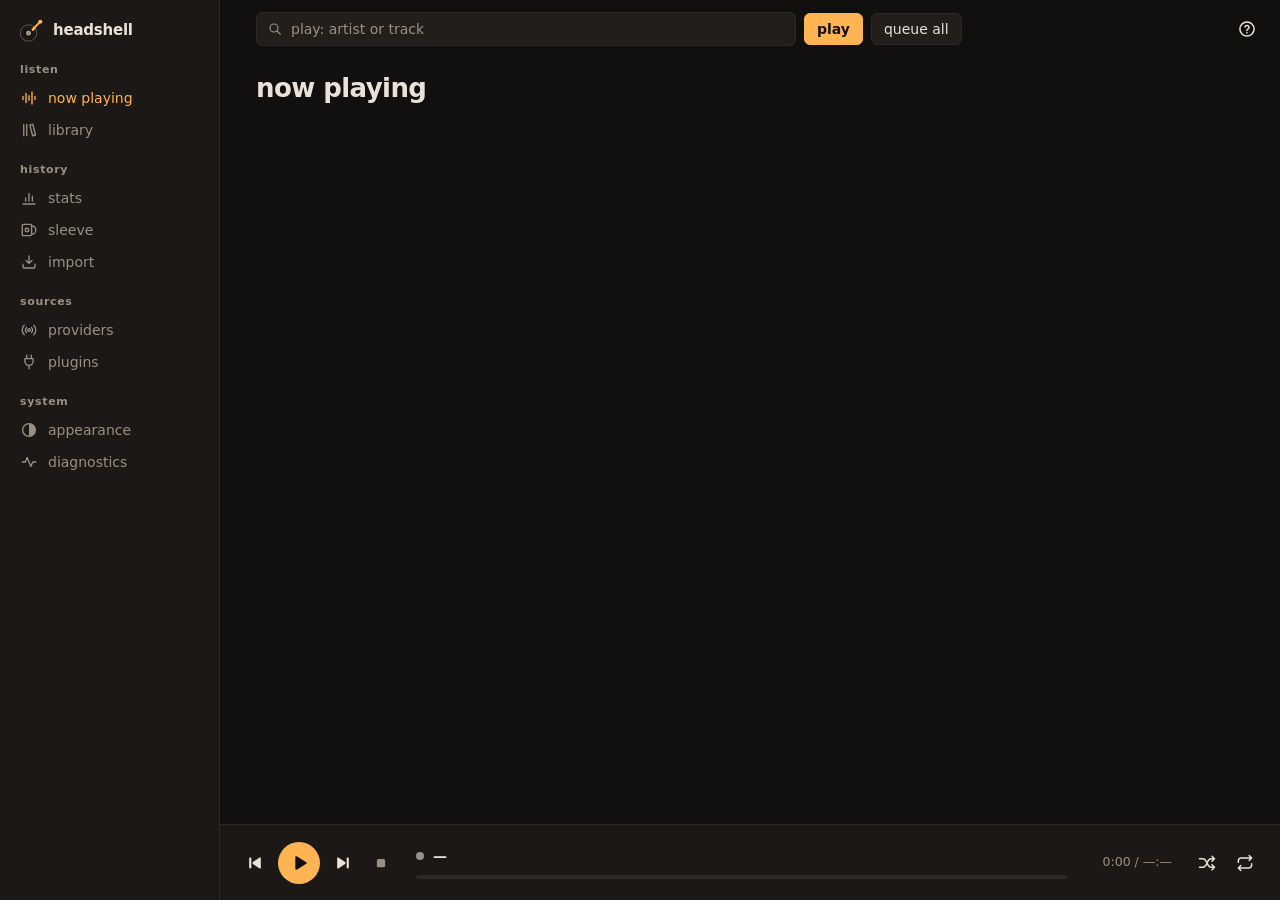
==== commit c79719f1: "D-073: code, tests and fixtures in English Everything the program says and every comment in it is En" ====
--- a/crates/headshell/ui/index.html
+++ b/crates/headshell/ui/index.html
@@ -1,26 +1,26 @@
 <!doctype html>
-<html lang="tr">
+<html lang="en">
   <head>
     <meta charset="utf-8" />
     <meta name="viewport" content="width=device-width, initial-scale=1" />
     <title>headshell</title>
     <link rel="stylesheet" href="style.css" />
-    <!-- Seçili temanın CSS'i buraya yazılıyor (app.js). `style.css`'ten
-         **sonra** geliyor ki `:root` token'ları onunkileri geçersiz kılsın.
-         Boşsa varsayılan tema geçerlidir. -->
+    <!-- The selected theme's CSS is written here (app.js). It comes **after**
+         `style.css` so that its `:root` tokens override those. If empty, the
+         default theme applies. -->
     <style id="themeCss"></style>
   </head>
-  <!-- D-037/2: buradaki sınıf adları **sözleşmenin parçası**. Bir tema
-       bunları hedefleyebilir; habersiz yeniden adlandırılmazlar. Yeni sınıf
-       eklemek serbest, var olanı kaldırmak/anlamını değiştirmek `api`
-       sürümünü artırır (bkz. `style.css` başlığı, `src/theme.rs`). D-072'nin
-       yeni iskeleti tek bir sözleşme sınıfını kaldırmadı ve anlamını
-       değiştirmedi. Adlar İngilizce, metin Türkçe (D-036). -->
+  <!-- D-037/2: the class names here are **part of the contract**. A theme
+       can target them; they are not renamed without notice. Adding a new
+       class is free; removing an existing one or changing its meaning bumps
+       the `api` version (see the `style.css` header, `src/theme.rs`).
+       D-072's new skeleton did not remove a single contract class or change
+       its meaning. Names and text are both in English (D-036, D-073). -->
   <body class="app">
-    <!-- Simge seti. Emoji değil çizim: emoji motorun renkli yazı tipiyle
-         çiziliyor ve temanın rengini almıyor (⏯ açık temada da turuncuydu).
-         Simgeler `currentColor` ile boyanıyor; `ui_contract.rs` kullanılan
-         her simgenin burada tanımlı olduğunu denetliyor. -->
+    <!-- The icon set. Drawings, not emoji: emoji are drawn with the engine's
+         colour font and do not take the theme's colour (⏯ was orange in the
+         light theme too). The icons are painted with `currentColor`;
+         `ui_contract.rs` checks that every icon used is defined here. -->
     <svg class="sprite" aria-hidden="true" focusable="false">
       <symbol id="i-play" viewBox="0 0 24 24">
         <path fill="currentColor" stroke="none" d="M8 5.6v12.8a1 1 0 0 0 1.52.85l10.4-6.4a1 1 0 0 0 0-1.7L9.52 4.75A1 1 0 0 0 8 5.6z" />
@@ -112,14 +112,15 @@
       </symbol>
     </svg>
 
-    <!-- ————————————————— kenar çubuğu
-         Gruplar dinleme kimliğinin katmanları: çalmak, geçmiş, sesin geldiği
-         yerler, uygulamanın kendisi. Yeni bir yetenek yeni bir düz sekme
-         değil, bir grubun yeni satırıdır (Faz 4'ün odaları "dinle"ye). -->
-    <nav class="sidebar" aria-label="bölümler">
+    <!-- ————————————————— sidebar
+         The groups are the layers of the listening identity: playing,
+         history, where the sound comes from, the app itself. A new
+         capability is not a new flat tab but a new row in a group (Phase 4's
+         rooms go under "listen"). -->
+    <nav class="sidebar" aria-label="sections">
       <div class="brand">
-        <!-- Uygulama ikonunun sadeleşmiş hâli (`icons/icon.svg`): plak ve
-             pikap kolu. Parçalar temanın rengini alıyor. -->
+        <!-- A simplified form of the app icon (`icons/icon.svg`): a record and
+             a tonearm. The parts take the theme's colour. -->
         <svg class="brand-mark" viewBox="0 0 32 32" aria-hidden="true">
           <circle class="brand-disc" cx="13" cy="18.5" r="10" />
           <circle class="brand-groove" cx="13" cy="18.5" r="6.8" />
@@ -135,46 +136,46 @@
         <span id="navPill" class="nav-pill" aria-hidden="true" hidden></span>
 
         <div class="nav-group" role="group" aria-labelledby="navGroupListen">
-          <p id="navGroupListen" class="nav-group-title">dinle</p>
-          <button class="nav" data-panel="now" aria-current="true" title="çalan (Ctrl+1)">
-            <svg class="icon" aria-hidden="true"><use href="#i-now" /></svg><span class="nav-label">çalan</span>
-          </button>
-          <button class="nav" data-panel="library" title="kütüphane (Ctrl+2)">
-            <svg class="icon" aria-hidden="true"><use href="#i-library" /></svg><span class="nav-label">kütüphane</span>
+          <p id="navGroupListen" class="nav-group-title">listen</p>
+          <button class="nav" data-panel="now" aria-current="true" title="now playing (Ctrl+1)">
+            <svg class="icon" aria-hidden="true"><use href="#i-now" /></svg><span class="nav-label">now playing</span>
+          </button>
+          <button class="nav" data-panel="library" title="library (Ctrl+2)">
+            <svg class="icon" aria-hidden="true"><use href="#i-library" /></svg><span class="nav-label">library</span>
           </button>
         </div>
 
         <div class="nav-group" role="group" aria-labelledby="navGroupHistory">
-          <p id="navGroupHistory" class="nav-group-title">geçmiş</p>
-          <button class="nav" data-panel="stats" title="istatistik (Ctrl+3)">
-            <svg class="icon" aria-hidden="true"><use href="#i-stats" /></svg><span class="nav-label">istatistik</span>
-          </button>
-          <button class="nav" data-panel="sleeve" title="sleeve kartı (Ctrl+4)">
+          <p id="navGroupHistory" class="nav-group-title">history</p>
+          <button class="nav" data-panel="stats" title="stats (Ctrl+3)">
+            <svg class="icon" aria-hidden="true"><use href="#i-stats" /></svg><span class="nav-label">stats</span>
+          </button>
+          <button class="nav" data-panel="sleeve" title="sleeve card (Ctrl+4)">
             <svg class="icon" aria-hidden="true"><use href="#i-sleeve" /></svg><span class="nav-label">sleeve</span>
           </button>
-          <button class="nav" data-panel="import" title="içe aktar (Ctrl+5)">
-            <svg class="icon" aria-hidden="true"><use href="#i-import" /></svg><span class="nav-label">içe aktar</span>
+          <button class="nav" data-panel="import" title="import (Ctrl+5)">
+            <svg class="icon" aria-hidden="true"><use href="#i-import" /></svg><span class="nav-label">import</span>
           </button>
         </div>
 
         <div class="nav-group" role="group" aria-labelledby="navGroupSources">
-          <p id="navGroupSources" class="nav-group-title">kaynaklar</p>
-          <button class="nav" data-panel="providers" title="sağlayıcılar (Ctrl+6)">
-            <svg class="icon" aria-hidden="true"><use href="#i-providers" /></svg><span class="nav-label">sağlayıcılar</span>
-          </button>
-          <button class="nav" data-panel="plugins" title="eklentiler (Ctrl+7)">
-            <svg class="icon" aria-hidden="true"><use href="#i-plugins" /></svg><span class="nav-label">eklentiler</span>
+          <p id="navGroupSources" class="nav-group-title">sources</p>
+          <button class="nav" data-panel="providers" title="providers (Ctrl+6)">
+            <svg class="icon" aria-hidden="true"><use href="#i-providers" /></svg><span class="nav-label">providers</span>
+          </button>
+          <button class="nav" data-panel="plugins" title="plugins (Ctrl+7)">
+            <svg class="icon" aria-hidden="true"><use href="#i-plugins" /></svg><span class="nav-label">plugins</span>
             <span id="navPluginBadge" class="nav-badge" hidden></span>
           </button>
         </div>
 
         <div class="nav-group" role="group" aria-labelledby="navGroupSystem">
-          <p id="navGroupSystem" class="nav-group-title">sistem</p>
-          <button class="nav" data-panel="theme" title="görünüm (Ctrl+8)">
-            <svg class="icon" aria-hidden="true"><use href="#i-theme" /></svg><span class="nav-label">görünüm</span>
-          </button>
-          <button class="nav" data-panel="diag" title="tanı (Ctrl+9)">
-            <svg class="icon" aria-hidden="true"><use href="#i-diag" /></svg><span class="nav-label">tanı</span>
+          <p id="navGroupSystem" class="nav-group-title">system</p>
+          <button class="nav" data-panel="theme" title="appearance (Ctrl+8)">
+            <svg class="icon" aria-hidden="true"><use href="#i-theme" /></svg><span class="nav-label">appearance</span>
+          </button>
+          <button class="nav" data-panel="diag" title="diagnostics (Ctrl+9)">
+            <svg class="icon" aria-hidden="true"><use href="#i-diag" /></svg><span class="nav-label">diagnostics</span>
           </button>
         </div>
       </div>
@@ -190,26 +191,26 @@
             <input
               id="playQuery"
               type="search"
-              placeholder="çal: sanatçı ya da parça"
-              aria-label="çalınacak parça ya da sanatçı"
+              placeholder="play: artist or track"
+              aria-label="track or artist to play"
               autocomplete="off"
               spellcheck="false"
             />
           </label>
-          <button type="submit" class="primary">çal</button>
-          <button id="btnPlayAll" type="button" title="eşleşen her parçayı kuyruğa al (Shift+Enter)">hepsini kuyruğa al</button>
+          <button type="submit" class="primary">play</button>
+          <button id="btnPlayAll" type="button" title="queue every matching track (Shift+Enter)">queue all</button>
         </form>
         <span id="busy" class="busy" role="status" hidden></span>
-        <button id="btnHelp" class="icon-button" type="button" title="klavye kısayolları (?)" aria-label="klavye kısayolları">
+        <button id="btnHelp" class="icon-button" type="button" title="keyboard shortcuts (?)" aria-label="keyboard shortcuts">
           <svg class="icon" aria-hidden="true"><use href="#i-help" /></svg>
         </button>
       </header>
 
       <main id="content" class="content">
-        <!-- ————————————————— çalan -->
+        <!-- ————————————————— now playing -->
         <section id="panel-now" class="panel" aria-labelledby="titleNow">
           <header class="panel-head">
-            <h1 id="titleNow" class="panel-title">çalan</h1>
+            <h1 id="titleNow" class="panel-title">now playing</h1>
           </header>
 
           <div id="nowCard" class="now-card" hidden>
@@ -229,65 +230,65 @@
           </div>
 
           <div id="queueBlock" hidden>
-            <h2 class="section-title">sıradaki <span id="queueCount" class="count"></span></h2>
+            <h2 class="section-title">up next <span id="queueCount" class="count"></span></h2>
             <ol id="queue" class="queue"></ol>
           </div>
 
-          <!-- Boş kuyruk bir hata değil, bir başlangıç. Kullanıcının hangi
-               sırayla ne yapacağını söylemek buranın işi. -->
+          <!-- An empty queue is not an error but a beginning. Saying what the user
+               should do, and in which order, is this place's job. -->
           <div id="onboarding" class="onboarding" hidden>
-            <h2 class="onboarding-title">başlarken</h2>
+            <h2 class="onboarding-title">getting started</h2>
             <ol class="steps">
               <li class="step">
                 <span class="step-no" aria-hidden="true">1</span>
                 <span class="step-text">
-                  <b>Bir müzik kaynağı tanımlayın.</b>
-                  Yerel dizinler <code>HEADSHELL_MUSIC_DIRS</code> ile gelir; uzak bir
-                  kütüphane (Subsonic, Jellyfin) sağlayıcılardan eklenir; SoundCloud ya da
-                  YouTube Music için katalogdan bir eklenti kurulur.
+                  <b>Set up a music source.</b>
+                  Local directories are set with <code>HEADSHELL_MUSIC_DIRS</code> and a remote
+                  library (Subsonic, Jellyfin) is added under providers; for SoundCloud or
+                  YouTube Music, install a plugin from the catalog.
                 </span>
                 <span class="step-actions">
-                  <button class="go" type="button" data-go="providers">sağlayıcılar</button>
-                  <button class="go" type="button" data-go="plugins">katalog</button>
+                  <button class="go" type="button" data-go="providers">providers</button>
+                  <button class="go" type="button" data-go="plugins">catalog</button>
                 </span>
               </li>
               <li class="step">
                 <span class="step-no" aria-hidden="true">2</span>
                 <span class="step-text">
-                  <b>Geçmişinizi içe aktarın.</b>
-                  Bir export arşivi istatistikleri ve sleeve kartını doldurur. Bugün
-                  Spotify'ın export'u okunuyor.
+                  <b>Import your history.</b>
+                  An export archive fills the statistics and the sleeve card. Today
+                  Spotify's export can be read.
                 </span>
                 <span class="step-actions">
-                  <button class="go" type="button" data-go="import">içe aktar</button>
+                  <button class="go" type="button" data-go="import">import</button>
                 </span>
               </li>
               <li class="step">
                 <span class="step-no" aria-hidden="true">3</span>
                 <span class="step-text">
-                  <b>Çalın.</b>
-                  Üstteki kutuya sanatçı ya da parça yazıp Enter'a basın; eşleşen her
-                  parçayı kuyruğa almak için Shift+Enter.
+                  <b>Play.</b>
+                  Type an artist or a track in the box above and press Enter; to queue every
+                  matching track, press Shift+Enter.
                 </span>
                 <span class="step-actions">
-                  <button class="go" type="button" data-go="focus-play">çalma kutusu</button>
+                  <button class="go" type="button" data-go="focus-play">play box</button>
                 </span>
               </li>
             </ol>
             <p class="hint">
-              Ses gelmiyorsa ya da bir şey bulunamıyorsa <b>tanı</b> son çalıştırmanın hangi
-              aşamada durduğunu yazar.
-            </p>
-          </div>
-        </section>
-
-        <!-- ————————————————— kütüphane -->
+              If there is no sound or nothing can be found, <b>diagnostics</b> shows at which
+              stage the last run stopped.
+            </p>
+          </div>
+        </section>
+
+        <!-- ————————————————— library -->
         <section id="panel-library" class="panel" aria-labelledby="titleLibrary" hidden>
           <header class="panel-head">
-            <h1 id="titleLibrary" class="panel-title">kütüphane</h1>
+            <h1 id="titleLibrary" class="panel-title">library</h1>
             <p class="panel-lede">
-              Dinleme geçmişinizde arar: içe aktarılan export'lar ve burada çalınanlar. Sayı,
-              kayda değer dinleme sayısıdır — istatistikteki hesabın aynısı.
+              Searches your listening history: imported exports and what was played here. The
+              count is the number of counted listens — the same calculation as in the stats.
             </p>
           </header>
           <form id="searchForm" class="row">
@@ -296,25 +297,25 @@
               <input
                 id="searchQuery"
                 type="search"
-                placeholder="sanatçı, parça, albüm"
-                aria-label="kütüphanede aranacak"
+                placeholder="artist, track, album"
+                aria-label="search the library"
                 autocomplete="off"
               />
             </label>
-            <button type="submit">ara</button>
-            <button id="btnSearchPlayAll" type="button" hidden>hepsini kuyruğa al</button>
+            <button type="submit">search</button>
+            <button id="btnSearchPlayAll" type="button" hidden>queue all</button>
           </form>
-          <p id="searchIdle" class="empty">Bir sanatçı, parça ya da albüm yazıp Enter'a basın.</p>
+          <p id="searchIdle" class="empty">Type an artist, a track or an album and press Enter.</p>
           <p id="searchCount" class="hint" hidden></p>
           <table id="searchResult" class="table" hidden>
             <thead>
               <tr>
-                <th>parça</th>
-                <th>sanatçı</th>
-                <th>albüm</th>
-                <th class="num">dinleme</th>
-                <th class="num">süre</th>
-                <th><span class="visually-hidden">eylem</span></th>
+                <th>track</th>
+                <th>artist</th>
+                <th>album</th>
+                <th class="num">listens</th>
+                <th class="num">time</th>
+                <th><span class="visually-hidden">action</span></th>
               </tr>
             </thead>
             <tbody></tbody>
@@ -322,25 +323,25 @@
           <p id="searchEmpty" class="empty" hidden></p>
         </section>
 
-        <!-- ————————————————— istatistik -->
+        <!-- ————————————————— stats -->
         <section id="panel-stats" class="panel" aria-labelledby="titleStats" hidden>
           <header class="panel-head">
-            <h1 id="titleStats" class="panel-title">istatistik</h1>
+            <h1 id="titleStats" class="panel-title">stats</h1>
             <p class="panel-lede">
-              Hepsi ham dinleme kayıtlarından hesaplanır. Bir yılın çubuğuna basınca o yıla
-              daralır.
+              All computed from raw listen records. Clicking a year's bar narrows it down to
+              that year.
             </p>
             <div class="panel-actions">
-              <label class="inline-label">satır
-                <select id="statsTop" aria-label="listelerde kaç satır">
+              <label class="inline-label">rows
+                <select id="statsTop" aria-label="how many rows in lists">
                   <option value="10">10</option>
                   <option value="25">25</option>
                   <option value="50">50</option>
                   <option value="100">100</option>
                 </select>
               </label>
-              <button id="btnStatsRefresh" type="button" title="yeniden hesapla">
-                <svg class="icon" aria-hidden="true"><use href="#i-refresh" /></svg><span>yenile</span>
+              <button id="btnStatsRefresh" type="button" title="recompute">
+                <svg class="icon" aria-hidden="true"><use href="#i-refresh" /></svg><span>refresh</span>
               </button>
             </div>
           </header>
@@ -348,226 +349,226 @@
           <p id="statsScope" class="scope"></p>
           <div id="statsSummary" class="summary"></div>
           <p id="statsEmpty" class="empty" hidden>
-            Sayılacak dinleme yok. Önce <b>içe aktar</b>dan bir export arşivi verin ya da bir
-            şeyler çalın.
+            No listens to count. First give an export archive in <b>import</b>, or play
+            something.
           </p>
           <p id="statsNotes" class="hint"></p>
 
           <div id="statsYearsBlock" hidden>
-            <h2 class="section-title">yıllara göre</h2>
-            <div id="statsYears" class="years" role="group" aria-label="yıl seçimi"></div>
+            <h2 class="section-title">by year</h2>
+            <div id="statsYears" class="years" role="group" aria-label="year selection"></div>
           </div>
 
           <div id="statsLists" class="two-col">
             <div>
-              <h3>sanatçılar</h3>
+              <h3>artists</h3>
               <ol id="statsArtists" class="ranking"></ol>
             </div>
             <div>
-              <h3>parçalar</h3>
+              <h3>tracks</h3>
               <ol id="statsTracks" class="ranking"></ol>
             </div>
             <div>
-              <h3>albümler</h3>
+              <h3>albums</h3>
               <ol id="statsAlbums" class="ranking"></ol>
             </div>
           </div>
         </section>
 
-        <!-- ————————————————— sleeve (Faz 0.5)
-             Eskiden istatistiğin altındaydı. Projenin dağıtım kancası
-             (D-004) kendi satırını hak ediyor. -->
+        <!-- ————————————————— sleeve (Phase 0.5)
+             It used to live under the statistics. The project's distribution
+             hook (D-004) deserves a row of its own. -->
         <section id="panel-sleeve" class="panel" aria-labelledby="titleSleeve" hidden>
           <header class="panel-head">
             <h1 id="titleSleeve" class="panel-title">sleeve</h1>
             <p class="panel-lede">
-              Paylaşılabilir bir dinleme kartı — sağlayıcının 12 aylık yıl sonu kartının
-              göremediği bütün geçmişinizle.
+              A shareable listening card — with all of your history, which the provider's
+              12-month year-end card cannot see.
             </p>
           </header>
           <form id="sleeveForm" class="row">
-            <label class="inline-label">yıl
-              <input id="sleeveYear" type="number" min="1900" max="2999" placeholder="tümü" />
+            <label class="inline-label">year
+              <input id="sleeveYear" type="number" min="1900" max="2999" placeholder="all" />
             </label>
-            <div class="segmented" role="radiogroup" aria-label="biçim">
+            <div class="segmented" role="radiogroup" aria-label="format">
               <span class="segmented-thumb" aria-hidden="true"></span>
-              <button type="button" role="radio" class="segment" data-format="square" aria-checked="true">kare</button>
-              <button type="button" role="radio" class="segment" data-format="story" aria-checked="false">hikâye</button>
-            </div>
-            <button type="submit">önizle</button>
-            <button id="btnSleeveSave" type="button" class="primary" disabled>farklı kaydet…</button>
+              <button type="button" role="radio" class="segment" data-format="square" aria-checked="true">square</button>
+              <button type="button" role="radio" class="segment" data-format="story" aria-checked="false">story</button>
+            </div>
+            <button type="submit">preview</button>
+            <button id="btnSleeveSave" type="button" class="primary" disabled>save as…</button>
           </form>
           <div id="sleeveStage" class="card-stage">
             <div id="sleevePreview" class="card-preview" hidden></div>
-            <p id="sleeveEmpty" class="empty">Önizleme için <b>önizle</b>'ye basın.</p>
+            <p id="sleeveEmpty" class="empty">Press <b>preview</b> to see the card.</p>
           </div>
           <p class="hint">
-            Kartı çekirdeğin kendi çizicisi üretiyor; kaydedilen dosya ekranda gördüğünüzle
-            aynı. Uzantı biçimi belirler: <code>.png</code> ya da <code>.svg</code>.
+            The core's own renderer produces the card; the saved file is the same as what
+            you see on screen. The extension decides the format: <code>.png</code> or <code>.svg</code>.
           </p>
         </section>
 
-        <!-- ————————————————— içe aktarma -->
+        <!-- ————————————————— import -->
         <section id="panel-import" class="panel" aria-labelledby="titleImport" hidden>
           <header class="panel-head">
-            <h1 id="titleImport" class="panel-title">içe aktar</h1>
+            <h1 id="titleImport" class="panel-title">import</h1>
             <p class="panel-lede">
-              Geçmiş API'den değil <b>export dosyalarından</b> gelir: taşınabilirlik hakkı
-              hizmet şartlarıyla kısıtlanamaz. Aynı arşivi ikinci kez vermek zarar vermez —
-              yinelenen kayıtlar sayılır ve atlanır.
+              History comes not from an API but <b>from export files</b> — the right to data portability
+              cannot be restricted by terms of service. Giving the same archive twice does no
+              harm — duplicate records are counted and skipped.
             </p>
           </header>
           <div id="dropzone" class="dropzone">
             <svg class="dropzone-icon" aria-hidden="true"><use href="#i-archive" /></svg>
-            <p class="dropzone-title">Export arşivini pencereye bırakın</p>
+            <p class="dropzone-title">Drop the export archive onto the window</p>
             <p class="hint">
-              zip ya da açılmış dizin · bugün Spotify'ın export'u okunuyor (genişletilmiş
-              dinleme geçmişi ve hesap verisi)
+              a zip or an extracted directory · today Spotify's export can be read (extended
+              streaming history and account data)
             </p>
             <form id="importForm" class="row">
               <input
                 id="importPath"
                 type="text"
                 class="grow"
-                placeholder="/yol/my_spotify_data.zip"
-                aria-label="export arşivinin yolu"
+                placeholder="/path/my_spotify_data.zip"
+                aria-label="path of the export archive"
               />
-              <button id="btnImportPick" type="button">dosya seç…</button>
-              <button type="submit" class="primary">içe aktar</button>
+              <button id="btnImportPick" type="button">choose a file…</button>
+              <button type="submit" class="primary">import</button>
             </form>
           </div>
 
           <div id="importReport" hidden>
-            <h2 class="section-title">son içe aktarma</h2>
+            <h2 class="section-title">last import</h2>
             <p id="importSource" class="scope"></p>
             <div id="importSummary" class="summary"></div>
-            <h3>kimlik zinciri</h3>
+            <h3>identity chain</h3>
             <div id="importChain" class="chain"></div>
             <p id="importSkipped" class="hint" hidden></p>
             <details id="importRaw" class="fold">
-              <summary>ham rapor</summary>
+              <summary>raw report</summary>
               <pre id="importResult" class="block"></pre>
             </details>
           </div>
         </section>
 
-        <!-- ————————————————— sağlayıcılar -->
+        <!-- ————————————————— providers -->
         <section id="panel-providers" class="panel" aria-labelledby="titleProviders" hidden>
           <header class="panel-head">
-            <h1 id="titleProviders" class="panel-title">sağlayıcılar</h1>
+            <h1 id="titleProviders" class="panel-title">providers</h1>
             <p class="panel-lede">
-              Sesin geldiği yerler. Hepsi aynı kuyruğa çalar ve her çalma aynı geçmişe
-              yazılır.
+              Where the sound comes from. They all play into the same queue, and every play is
+              written to the same history.
             </p>
             <div class="panel-actions">
-              <button id="btnScanStale" type="button">yalnızca değiştiyse tara</button>
-              <button id="btnScan" type="button">tara</button>
+              <button id="btnScanStale" type="button">scan only if changed</button>
+              <button id="btnScan" type="button">scan</button>
             </div>
           </header>
 
           <div class="card">
-            <h2 class="section-title">yerel dizinler</h2>
+            <h2 class="section-title">local directories</h2>
             <ul id="musicDirs" class="paths"></ul>
             <p class="hint">
-              <code>HEADSHELL_MUSIC_DIRS</code> ortam değişkeniyle tanımlanır. Yerinde yeniden
-              etiketlenen dosyaları yalnızca düz <b>tara</b> görür.
-            </p>
-          </div>
-
-          <h2 class="section-title">kayıtlı sağlayıcılar</h2>
+              <code>HEADSHELL_MUSIC_DIRS</code> (an environment variable) sets them. Files re-tagged in
+              place are only picked up when a plain <b>scan</b> runs.
+            </p>
+          </div>
+
+          <h2 class="section-title">registered providers</h2>
           <table id="providerTable" class="table">
             <thead>
-              <tr><th>ad</th><th>yetenekler</th><th>durum</th><th><span class="visually-hidden">eylem</span></th></tr>
+              <tr><th>name</th><th>capabilities</th><th>state</th><th><span class="visually-hidden">action</span></th></tr>
             </thead>
             <tbody></tbody>
           </table>
           <p id="providerEmpty" class="empty" hidden>
-            Kayıtlı sağlayıcı yok. Yerel dosyalar için <code>HEADSHELL_MUSIC_DIRS</code> tanımlayın,
-            uzak bir kütüphane için aşağıdan sunucu ekleyin, ya da <b>eklentiler</b>
-            kataloğundan bir eklenti kurun.
+            No registered providers. Set <code>HEADSHELL_MUSIC_DIRS</code> for local files,
+            add a server below for a remote library, or install a plugin from the <b>plugins</b>
+            catalog.
           </p>
 
-          <h2 class="section-title">sunucular</h2>
+          <h2 class="section-title">servers</h2>
           <table id="serverTable" class="table">
             <thead>
-              <tr><th>ad</th><th>tür</th><th>adres</th><th>kullanıcı</th><th><span class="visually-hidden">eylem</span></th></tr>
+              <tr><th>name</th><th>type</th><th>address</th><th>user</th><th><span class="visually-hidden">action</span></th></tr>
             </thead>
             <tbody></tbody>
           </table>
-          <p id="serverEmpty" class="empty" hidden>Kayıtlı sunucu yok.</p>
+          <p id="serverEmpty" class="empty" hidden>No registered servers.</p>
 
           <details class="fold">
-            <summary>sunucu ekle</summary>
+            <summary>add a server</summary>
             <form id="serverForm" class="grid">
-              <label>tür
+              <label>type
                 <select id="serverKind">
                   <option value="subsonic">subsonic</option>
                   <option value="jellyfin">jellyfin</option>
                 </select>
               </label>
-              <label>adres <input id="serverUrl" type="url" placeholder="https://muzik.ev" required /></label>
-              <label>kullanıcı <input id="serverUser" type="text" required /></label>
-              <label>parola <input id="serverPassword" type="password" /></label>
-              <label>api anahtarı (jellyfin) <input id="serverApiKey" type="password" /></label>
-              <label>ad (boşsa adresten türetilir) <input id="serverName" type="text" /></label>
-              <label class="check"><input id="serverVerify" type="checkbox" checked /> kaydetmeden önce bağlan ve doğrula</label>
-              <button type="submit" class="primary">ekle</button>
+              <label>address <input id="serverUrl" type="url" placeholder="https://music.home" required /></label>
+              <label>user <input id="serverUser" type="text" required /></label>
+              <label>password <input id="serverPassword" type="password" /></label>
+              <label>api key (jellyfin) <input id="serverApiKey" type="password" /></label>
+              <label>name (derived from the address if empty) <input id="serverName" type="text" /></label>
+              <label class="check"><input id="serverVerify" type="checkbox" checked /> connect and verify before saving</label>
+              <button type="submit" class="primary">add</button>
             </form>
           </details>
         </section>
 
-        <!-- ————————————————— eklentiler (Faz 2, D-069, D-071) -->
+        <!-- ————————————————— plugins (Phase 2, D-069, D-071) -->
         <section id="panel-plugins" class="panel" aria-labelledby="titlePlugins" hidden>
           <header class="panel-head">
-            <h1 id="titlePlugins" class="panel-title">eklentiler</h1>
+            <h1 id="titlePlugins" class="panel-title">plugins</h1>
             <p class="panel-lede">
-              JavaScript ile yazılır ve uygulamanın içindeki motorda koşar; hiçbir çalışma
-              zamanı kurmanız gerekmez.
-            </p>
-          </header>
-
-          <div class="segmented tabs" role="tablist" aria-label="eklenti görünümü">
+              Written in JavaScript and run in the engine inside the app; you do not need to
+              install any runtime.
+            </p>
+          </header>
+
+          <div class="segmented tabs" role="tablist" aria-label="plugin view">
             <span class="segmented-thumb" aria-hidden="true"></span>
-            <button id="tabInstalled" type="button" role="tab" class="segment" aria-selected="true" aria-controls="pluginsInstalled">kurulu</button>
-            <button id="tabCatalog" type="button" role="tab" class="segment" aria-selected="false" aria-controls="pluginsCatalog">katalog</button>
-            <button id="tabSecrets" type="button" role="tab" class="segment" aria-selected="false" aria-controls="pluginsSecrets">sırlar</button>
+            <button id="tabInstalled" type="button" role="tab" class="segment" aria-selected="true" aria-controls="pluginsInstalled">installed</button>
+            <button id="tabCatalog" type="button" role="tab" class="segment" aria-selected="false" aria-controls="pluginsCatalog">catalog</button>
+            <button id="tabSecrets" type="button" role="tab" class="segment" aria-selected="false" aria-controls="pluginsSecrets">secrets</button>
           </div>
 
           <div id="pluginsInstalled" class="tab-panel" role="tabpanel" aria-labelledby="tabInstalled">
             <div class="row">
               <button id="btnPluginReload" type="button">
-                <svg class="icon" aria-hidden="true"><use href="#i-refresh" /></svg><span>listeyi yenile</span>
+                <svg class="icon" aria-hidden="true"><use href="#i-refresh" /></svg><span>refresh the list</span>
               </button>
               <span id="pluginSummary" class="hint"></span>
             </div>
             <p id="pluginEnforce" class="warn-note" hidden>
-              <b>İzinler zorlanmıyor.</b> Listelenenler eklentinin <i>beyan ettiği</i>
-              izinlerdir; çekirdek onları teknik olarak kısıtlamaz (D-040). Onay, güvendiğiniz
-              eklentiler için verilir.
+              <b>Permissions are not enforced.</b> The listed permissions are the ones the plugin <i>declares</i>
+              — the core does not technically restrict them (D-040). Consent is given to
+              plugins you trust.
             </p>
             <p id="pluginEnforced" class="note" hidden>
-              <b>İzinler zorlanıyor.</b> Eklenti yalnızca beyan ettiği ana bilgisayarlara
-              bağlanabilir ve dosya sistemine erişemez (D-069). <b>motor</b> satırındaki
-              araçlar (yt-dlp gibi) ayrı programlardır ve bu sınırın dışındadır.
+              <b>Permissions are enforced.</b> The plugin can only connect to the hosts it declares
+              and cannot access the file system (D-069). The tools on the <b>engine</b> line
+              (like yt-dlp) are separate programs and are outside this boundary.
             </p>
             <ul id="pluginList" class="plugins"></ul>
             <p id="pluginEmpty" class="empty" hidden>
-              Kurulu eklenti yok. <b>katalog</b>dan kurabilirsiniz. Elle kurulan bir eklenti
-              veri dizinindeki <code>plugins/</code> klasörüne konur; yolu <b>tanı</b>daki ortam
-              bloğu yazar.
+              No plugins installed. You can install them from the <b>catalog</b>. A plugin installed by hand
+              goes into the <code>plugins/</code> folder of the data directory; its path is in the environment block under
+              <b>diagnostics</b>.
             </p>
           </div>
 
           <div id="pluginsCatalog" class="tab-panel" role="tabpanel" aria-labelledby="tabCatalog" hidden>
             <p class="note">
-              Eklentiler <code>headshell/plugins</code> deposundan gelir. Katalog yalnızca siz
-              isteyince okunur; her dosya sha256'sıyla doğrulanır ve kurulan eklenti <b>onay
-              bekler</b>. Elle kurulmuş ya da elle değiştirilmiş bir eklentinin üstüne güncelleme
-              yazılmaz.
+              Plugins come from the <code>headshell/plugins</code> repository. The catalog is only read when you
+              ask; every file is verified with its sha256, and an installed plugin <b>awaits
+              consent</b>. An update never overwrites a plugin installed or changed
+              by hand.
             </p>
             <div class="row">
-              <button id="btnCatalogLoad" type="button" class="primary">kataloğu getir</button>
-              <button id="btnCatalogUpdateAll" type="button">hepsini güncelle</button>
+              <button id="btnCatalogLoad" type="button" class="primary">fetch the catalog</button>
+              <button id="btnCatalogUpdateAll" type="button">update all</button>
               <span id="catalogSummary" class="hint"></span>
             </div>
             <p id="catalogDelisted" class="warn-note" hidden></p>
@@ -576,75 +577,75 @@
 
           <div id="pluginsSecrets" class="tab-panel" role="tabpanel" aria-labelledby="tabSecrets" hidden>
             <p class="note">
-              Eklentilerin ve çekirdeğin kullandığı anahtarlar (API anahtarı, jeton, çerez).
-              Liste yalnızca <b>ad</b> taşır — değerler hiçbir zaman geri okunmaz (D-042).
-              Alan, eklentinin adıdır (<code>ytmusic</code>) ya da çekirdeğin bir halkası
+              Keys used by the plugins and the core (API keys, tokens, cookies).
+              The list only carries <b>names</b> — values are never read back (D-042).
+              The namespace is the plugin's name (<code>ytmusic</code>) or a link of the core
               (<code>identity:acoustid</code>).
             </p>
             <table id="secretTable" class="table">
               <thead>
-                <tr><th>alan</th><th>anahtar</th><th><span class="visually-hidden">eylem</span></th></tr>
+                <tr><th>namespace</th><th>key</th><th><span class="visually-hidden">action</span></th></tr>
               </thead>
               <tbody></tbody>
             </table>
-            <p id="secretEmpty" class="empty" hidden>Kayıtlı sır yok.</p>
+            <p id="secretEmpty" class="empty" hidden>No secrets stored.</p>
             <form id="secretForm" class="row">
-              <input id="secretNamespace" type="text" placeholder="alan (ör. identity:acoustid)" aria-label="sır alanı" required />
-              <input id="secretKey" type="text" placeholder="anahtar (ör. api_key)" aria-label="sır anahtarı" required />
-              <input id="secretValue" type="password" placeholder="değer" aria-label="sır değeri" required />
-              <button type="submit" class="primary">kaydet</button>
+              <input id="secretNamespace" type="text" placeholder="namespace (e.g. identity:acoustid)" aria-label="secret namespace" required />
+              <input id="secretKey" type="text" placeholder="key (e.g. api_key)" aria-label="secret key" required />
+              <input id="secretValue" type="password" placeholder="value" aria-label="secret value" required />
+              <button type="submit" class="primary">save</button>
             </form>
           </div>
         </section>
 
-        <!-- ————————————————— görünüm -->
+        <!-- ————————————————— appearance -->
         <section id="panel-theme" class="panel" aria-labelledby="titleTheme" hidden>
           <header class="panel-head">
-            <h1 id="titleTheme" class="panel-title">görünüm</h1>
+            <h1 id="titleTheme" class="panel-title">appearance</h1>
             <p class="panel-lede">
-              Temalar yalnızca görünümü değiştirir: renk, köşe yarıçapı, hareket süresi.
-              Veriye erişmez, betik çalıştırmaz.
+              Themes only change the look: colour, corner radius, motion duration. They
+              cannot access data or run scripts.
             </p>
             <div class="panel-actions">
               <button id="btnThemeReload" type="button">
-                <svg class="icon" aria-hidden="true"><use href="#i-refresh" /></svg><span>listeyi yenile</span>
+                <svg class="icon" aria-hidden="true"><use href="#i-refresh" /></svg><span>refresh the list</span>
               </button>
             </div>
           </header>
 
           <ul id="themeList" class="themes"></ul>
 
-          <h2 class="section-title">tema yazmak</h2>
+          <h2 class="section-title">writing a theme</h2>
           <p class="hint">
-            Bir tema, içinde <b>theme.json</b> ve <b>theme.css</b> olan bir dizindir. Aşağıdaki
-            yola koyup <b>listeyi yenile</b> deyin — uygulamayı kapatmanız gerekmez. Garanti
-            edilen yüzey yalnızca <b>:root</b> içindeki <b>--headshell-*</b> token'larıdır; bunun
-            dışına çıkan temalar yüklenir ama <i>genişletilmiş</i> diye işaretlenir.
+            A theme is a directory with <b>theme.json</b> and <b>theme.css</b> in it. Put it in the path
+            below and press <b>refresh the list</b> — no need to close the app. The
+            guaranteed surface is only <b>:root</b> and its <b>--headshell-*</b> tokens; themes that go
+            beyond it are loaded, but flagged <i>extended</i> in the list.
           </p>
           <pre id="themeDir" class="block"></pre>
 
-          <h2 class="section-title">yüklenemeyen temalar</h2>
+          <h2 class="section-title">themes that could not be loaded</h2>
           <ul id="themeRejected" class="rejected"></ul>
-          <p id="themeRejectedEmpty" class="empty">Reddedilen tema yok.</p>
-        </section>
-
-        <!-- ————————————————— tanı -->
+          <p id="themeRejectedEmpty" class="empty">No rejected themes.</p>
+        </section>
+
+        <!-- ————————————————— diagnostics -->
         <section id="panel-diag" class="panel" aria-labelledby="titleDiag" hidden>
           <header class="panel-head">
-            <h1 id="titleDiag" class="panel-title">tanı</h1>
+            <h1 id="titleDiag" class="panel-title">diagnostics</h1>
             <p class="panel-lede">
-              Bir şey ters gittiğinde hangi aşamada durduğunu buradan görürsünüz. Bir sorun
-              bildirirken son çalıştırmanın bloğunu olduğu gibi yapıştırın.
-            </p>
-          </header>
-
-          <h2 class="section-title">son çalıştırma</h2>
+              When something goes wrong, this is where you see at which stage it stopped. When
+              reporting a problem, paste the last run's block as it is.
+            </p>
+          </header>
+
+          <h2 class="section-title">last run</h2>
           <div class="row">
             <button id="btnDiag" type="button">
-              <svg class="icon" aria-hidden="true"><use href="#i-refresh" /></svg><span>yenile</span>
+              <svg class="icon" aria-hidden="true"><use href="#i-refresh" /></svg><span>refresh</span>
             </button>
             <button id="btnDiagCopy" type="button" hidden>
-              <svg class="icon" aria-hidden="true"><use href="#i-copy" /></svg><span>panoya kopyala</span>
+              <svg class="icon" aria-hidden="true"><use href="#i-copy" /></svg><span>copy to the clipboard</span>
             </button>
           </div>
           <pre id="diagResult" class="block" hidden></pre>
@@ -653,23 +654,23 @@
             <pre id="diagRaw" class="block"></pre>
           </details>
 
-          <h2 class="section-title">ortam</h2>
+          <h2 class="section-title">environment</h2>
           <pre id="envBlock" class="block"></pre>
 
-          <h2 class="section-title">kimlik çözümlemesi</h2>
+          <h2 class="section-title">identity resolution</h2>
           <form id="resolveForm" class="row">
             <input
               id="resolveQuery"
               type="text"
               class="grow"
-              placeholder="Sanatçı - Başlık"
-              aria-label="çözümlenecek parça"
+              placeholder="Artist - Title"
+              aria-label="track to resolve"
             />
-            <button type="submit">çözümle</button>
+            <button type="submit">resolve</button>
           </form>
           <p class="hint">
-            Bir parçanın kanonik kimliğini hangi halkanın verdiğini gösterir: ISRC → MBID →
-            bulanık → parmak izi. Ağa yalnızca <code>--online</code> ile çıkılır.
+            Shows which link gave a track its canonical identity: ISRC → MBID →
+            fuzzy → fingerprint. It only goes online with <code>--online</code> turned on.
           </p>
           <div id="resolveCard" class="card" hidden>
             <dl id="resolveFacts" class="facts-list"></dl>
@@ -682,19 +683,19 @@
       </main>
     </div>
 
-    <!-- ————————————————— oynatıcı çubuğu -->
-    <footer id="player" class="player" aria-label="oynatıcı">
+    <!-- ————————————————— player bar -->
+    <footer id="player" class="player" aria-label="player">
       <div class="controls transport">
-        <button id="btnPrev" class="icon-button" type="button" title="önceki (←)" aria-label="önceki parça">
+        <button id="btnPrev" class="icon-button" type="button" title="previous (←)" aria-label="previous track">
           <svg class="icon" aria-hidden="true"><use href="#i-prev" /></svg>
         </button>
-        <button id="btnPlayPause" class="icon-button play" type="button" title="çal / duraklat (boşluk)" aria-label="çal">
+        <button id="btnPlayPause" class="icon-button play" type="button" title="play / pause (space)" aria-label="play">
           <svg class="icon" aria-hidden="true"><use id="playPauseIcon" href="#i-play" /></svg>
         </button>
-        <button id="btnNext" class="icon-button" type="button" title="sonraki (→)" aria-label="sonraki parça">
+        <button id="btnNext" class="icon-button" type="button" title="next (→)" aria-label="next track">
           <svg class="icon" aria-hidden="true"><use href="#i-next" /></svg>
         </button>
-        <button id="btnStop" class="icon-button subtle" type="button" title="durdur" aria-label="durdur">
+        <button id="btnStop" class="icon-button subtle" type="button" title="stop" aria-label="stop">
           <svg class="icon" aria-hidden="true"><use href="#i-stop" /></svg>
         </button>
       </div>
@@ -708,31 +709,31 @@
       </div>
       <span id="timeLabel" class="time">0:00 / —:—</span>
       <div class="controls modes">
-        <button id="btnShuffle" class="icon-button" type="button" title="karıştır" aria-label="karıştır" aria-pressed="false">
+        <button id="btnShuffle" class="icon-button" type="button" title="shuffle" aria-label="shuffle" aria-pressed="false">
           <svg class="icon" aria-hidden="true"><use href="#i-shuffle" /></svg>
         </button>
-        <button id="btnRepeat" class="icon-button" type="button" title="tekrar: kapalı" aria-label="tekrar kipi" aria-pressed="false">
+        <button id="btnRepeat" class="icon-button" type="button" title="repeat: off" aria-label="repeat mode" aria-pressed="false">
           <svg class="icon" aria-hidden="true"><use id="repeatIcon" href="#i-repeat" /></svg>
         </button>
       </div>
     </footer>
 
-    <!-- Kısayol listesi: keşfedilebilir olmayan bir kısayol yok sayılır. -->
+    <!-- The shortcut list: a shortcut that cannot be discovered does not exist. -->
     <div id="helpSheet" class="sheet" hidden>
       <div id="helpBox" class="sheet-box" role="dialog" aria-modal="true" aria-labelledby="helpTitle">
-        <h2 id="helpTitle">klavye kısayolları</h2>
+        <h2 id="helpTitle">keyboard shortcuts</h2>
         <ul class="keys">
-          <li><span><kbd>boşluk</kbd></span> duraklat / sürdür</li>
-          <li><span><kbd>←</kbd> <kbd>→</kbd></span> önceki / sonraki parça</li>
-          <li><span><kbd>/</kbd></span> çalma kutusuna geç</li>
-          <li><span><kbd>Enter</kbd></span> ilk eşleşmeyi çal</li>
-          <li><span><kbd>Shift</kbd>+<kbd>Enter</kbd></span> eşleşen her parçayı kuyruğa al</li>
-          <li><span><kbd>Ctrl</kbd>+<kbd>1</kbd>…<kbd>9</kbd></span> bölümler, kenar çubuğundaki sırayla</li>
-          <li><span><kbd>Esc</kbd></span> bu pencereyi ve uyarıları kapat</li>
-          <li><span><kbd>?</kbd></span> bu liste</li>
+          <li><span><kbd>space</kbd></span> pause / resume</li>
+          <li><span><kbd>←</kbd> <kbd>→</kbd></span> previous / next track</li>
+          <li><span><kbd>/</kbd></span> go to the play box</li>
+          <li><span><kbd>Enter</kbd></span> play the first match</li>
+          <li><span><kbd>Shift</kbd>+<kbd>Enter</kbd></span> queue every matching track</li>
+          <li><span><kbd>Ctrl</kbd>+<kbd>1</kbd>…<kbd>9</kbd></span> sections, in the sidebar's order</li>
+          <li><span><kbd>Esc</kbd></span> close this sheet and the notices</li>
+          <li><span><kbd>?</kbd></span> this list</li>
         </ul>
-        <p class="hint">Bir yazı kutusundayken tuşlar kutuya gider, kısayola değil. Uyarılar sağa sürüklenerek de kapanır.</p>
-        <button id="btnHelpClose" type="button">kapat</button>
+        <p class="hint">In a text box, keys go to the box, not to the shortcuts. Notices also close when dragged to the right.</p>
+        <button id="btnHelpClose" type="button">close</button>
       </div>
     </div>
 
--- a/crates/headshell/ui/style.css
+++ b/crates/headshell/ui/style.css
@@ -1,36 +1,36 @@
-/* headshell — masaüstü arayüzü.
+/* headshell — the desktop interface.
  *
- * Bu dosyanın tepesindeki `:root` bloğu §3.3'ün tema sözleşmesidir (D-037).
- * `--headshell-` önekli değişkenler ve aşağıdaki sınıf adları (`.topbar`,
- * `.queue`, `.toast` vb.) stabil: bir tema bunları hedefler, habersiz
- * yeniden adlandırılmazlar. Yeni bir sınıf eklemek serbest; var olanı
- * kaldırmak/anlamını değiştirmek `api` sürümünü artırır. Tam liste
- * `tests/ui_contract.rs` içindeki `CONTRACT_CLASSES`.
+ * The `:root` block at the top of this file is §3.3's theme contract (D-037).
+ * The `--headshell-` prefixed variables and the class names below (`.topbar`,
+ * `.queue`, `.toast` etc.) are stable: a theme targets them, and they are not
+ * renamed without notice. Adding a new class is free; removing an existing
+ * one or changing its meaning bumps the `api` version. The full list is
+ * `CONTRACT_CLASSES` in `tests/ui_contract.rs`.
  *
- * D-072 iskeleti değiştirdi (tam boy kenar çubuğu, oynatıcı içerik
- * sütununun altında) ama tek bir token'ı ya da sözleşme sınıfını
- * kaldırmadı: eski temalar aynen yükleniyor, `api` 1'de.
+ * D-072 changed the skeleton (a full-height sidebar, the player under the
+ * content column) but did not remove a single token or contract class: old
+ * themes load as they are, at `api` 1.
  *
- * Token seti bilerek dar: bölgeye özel geçersiz kılma yok (Spicetify'ın
- * kırılganlığı oradan geliyordu). Her token'ın aşağıda en az bir kullanımı
- * var — kullanılmayan token yok. Tonlar (vurgunun soluk hâli gibi) yeni
- * token değil, var olanların `color-mix` ile karışımı; tema yazarı yalnızca
- * on dört değeri bilir.
+ * The token set is deliberately narrow: no region-specific overrides
+ * (Spicetify's fragility came from there). Every token is used at least once
+ * below — there is no unused token. Shades (like a faded accent) are not new
+ * tokens but `color-mix` blends of the existing ones; a theme author only
+ * needs to know fourteen values.
  *
- * D-028'den gelen kural: yalnızca `transform` ve `opacity` canlandırılır.
- * `height`, `box-shadow`, `filter`, `background-position` düzeltilmiş
- * ortamda bile 58.8 → 47.6 fps götürüyor. İlerleme çubuğu bu yüzden
- * `scaleX` ile çiziliyor, genişlikle değil. Aynı ölçüm yarı saydam, bulanık
- * "malzeme" yüzeyleri de dışarıda bırakıyor: kayan içeriğin üstündeki bir
- * `backdrop-filter` her karede yeniden bulanıklaştırmak demek ve WebKitGTK'da
- * ölçülmedi. Yüzeyler düz; derinliği gölge ve ton veriyor.
+ * The rule from D-028: only `transform` and `opacity` are animated.
+ * `height`, `box-shadow`, `filter`, `background-position` cost
+ * 58.8 → 47.6 fps even in the fixed-up environment. That is why the progress
+ * bar is drawn with `scaleX`, not with its width. The same measurement also
+ * leaves out translucent, blurred "material" surfaces: a `backdrop-filter`
+ * over scrolling content means blurring again on every frame, and it was not
+ * measured on WebKitGTK. Surfaces are flat; shadow and shade give the depth.
  */
 
 :root {
-  /* Motorun **kendi** çizdiği parçalar için: onay kutusu, imleç, kaydırma
-   * çubuğu. Token'lar yalnızca bizim çizdiğimiz renkleri değiştiriyor;
-   * bu ikisi olmadan açık bir tema koyu onay kutularıyla kalıyor. Sette
-   * `daylight` referans teması yazılırken doğdu (§3.4). */
+  /* For the parts the engine draws **itself**: checkboxes, the caret, scroll
+   * bars. The tokens only change the colours we draw; without these two a
+   * light theme is left with dark checkboxes. It was born while the
+   * `daylight` reference theme was being written (§3.4). */
   --headshell-color-scheme: dark;
 
   --headshell-bg: #12100e;
@@ -52,14 +52,16 @@
   box-sizing: border-box;
 }
 
-/* `hidden` özniteliği bir sınıf kuralına yenilmesin.
+/* The `hidden` attribute must not lose to a class rule.
  *
- * UA stylesheet `[hidden] { display: none }` diyor ama özgüllüğü en düşük:
- * `.sheet { display: flex }` onu eziyor ve öğe `hidden` olduğu hâlde ekranda
- * kalıyordu. Kısayol penceresi tam bunu yaşadı — her açılışta açık geliyordu.
- * İşaretleme de JavaScript de doğruydu, yalnızca özgüllük yanlıştı.
+ * The UA stylesheet says `[hidden] { display: none }`, but its specificity is
+ * the lowest: `.sheet { display: flex }` overrode it and the element stayed on
+ * screen even though it was `hidden`. The shortcut sheet went through exactly
+ * this — it came up open on every start. The markup and the JavaScript were
+ * both right; only the specificity was wrong.
  *
- * `!important` bilinçli: gizlenmiş bir öğeyi bir tema geri getirememeli. */
+ * `!important` is deliberate: a theme must not be able to bring back a hidden
+ * element. */
 [hidden] {
   display: none !important;
 }
@@ -74,9 +76,10 @@
   color-scheme: var(--headshell-color-scheme);
 }
 
-/* İç değişkenler `body`'de, `:root`'ta değil: bir temanın `:root` bloğu
- * bunları ezemesin — sözleşme yalnızca `--headshell-*`. Yedek değerler
- * `color-mix` bilmeyen motorlar için (eski macOS WebKit'i). */
+/* The internal variables are on `body`, not on `:root`: so a theme's `:root`
+ * block cannot override them — the contract is only `--headshell-*`. The
+ * fallback values are for engines that do not know `color-mix` (older macOS
+ * WebKit). */
 body {
   --tint-accent: var(--headshell-surface-raised);
   --tint-accent-strong: var(--headshell-border);
@@ -109,10 +112,10 @@
   background: var(--tint-accent-strong);
 }
 
-/* ————————————————— iskelet (D-072)
+/* ————————————————— skeleton (D-072)
  *
- * Kenar çubuğu tam boy; oynatıcı yalnızca içerik sütununun altında.
- * Pencerenin en küçük boyu 900×600 (`tauri.conf.json`). */
+ * The sidebar is full height; the player is only under the content column.
+ * The window's minimum size is 900×600 (`tauri.conf.json`). */
 
 body.app {
   display: grid;
@@ -124,7 +127,7 @@
   overflow: hidden;
 }
 
-/* ————————————————— kenar çubuğu */
+/* ————————————————— sidebar */
 
 .sidebar {
   grid-area: sidebar;
@@ -188,8 +191,9 @@
   flex: 1;
 }
 
-/* Seçim göstergesi: sekmeler arasında yayla kayar (`motion.js`). Arka plan
- * `.nav`'da değil burada; `aria-current` yalnızca yazının rengini veriyor. */
+/* The selection indicator: slides between tabs on a spring (`motion.js`). The
+ * background is here, not on `.nav`; `aria-current` only sets the text
+ * colour. */
 .nav-pill {
   position: absolute;
   top: 0;
@@ -268,7 +272,7 @@
   font-size: 11px;
 }
 
-/* ————————————————— içerik sütunu ve üst çubuk */
+/* ————————————————— content column and top bar */
 
 .main {
   grid-area: main;
@@ -289,8 +293,8 @@
   background: var(--headshell-bg);
 }
 
-/* Kaydırma kenarı: sabit bir çizgi yerine içerik üst çubuğun altına
- * girince beliren yumuşak bir gölge. Yalnızca `opacity` değişiyor. */
+/* The scroll edge: instead of a fixed line, a soft shadow that appears when
+ * content slides under the top bar. Only `opacity` changes. */
 .topbar::after {
   content: "";
   position: absolute;
@@ -337,7 +341,8 @@
   text-overflow: ellipsis;
 }
 
-/* Dönen halka: süre temadan (0ms = dönmez, Yüksek Karşıtlık). */
+/* The spinning ring: the duration comes from the theme (0ms = it does not
+ * spin, High Contrast). */
 .busy::before {
   content: "";
   flex: none;
@@ -441,7 +446,7 @@
   font-variant-numeric: tabular-nums;
 }
 
-/* ————————————————— denetimler */
+/* ————————————————— controls */
 
 input,
 select,
@@ -476,8 +481,8 @@
   opacity: 1;
 }
 
-/* WebKitGTK `<select>`'i yerel olarak çiziyor ve arka planı yok sayıyor;
- * `appearance: none` demeden koyu temada beyaz bir kutu kalıyor. */
+/* WebKitGTK draws `<select>` natively and ignores its background; without
+ * `appearance: none` a white box is left in a dark theme. */
 select {
   appearance: none;
   padding-right: 26px;
@@ -490,8 +495,9 @@
   background-repeat: no-repeat;
 }
 
-/* Masaüstü uygulaması: düğmelerde el imleci yok (yerel denetimler gibi).
- * Basışın karşılığı **basıldığı an**: bırakmayı beklemeden küçülür. */
+/* A desktop app: no hand cursor on buttons (like native controls). A press
+ * responds **the moment it happens**: it shrinks without waiting for the
+ * release. */
 button {
   display: inline-flex;
   align-items: center;
@@ -591,7 +597,7 @@
   overflow: hidden;
 }
 
-/* Klavye odağı görünür; fareyle tıklanınca halka çıkmaz. */
+/* Keyboard focus is visible; no ring shows up when clicking with the mouse. */
 :focus-visible {
   outline: 2px solid var(--headshell-accent);
   outline-offset: 2px;
@@ -610,7 +616,7 @@
   box-shadow: 0 0 0 3px var(--ring);
 }
 
-/* Simgeli yazı kutusu. */
+/* A text box with an icon. */
 .field {
   display: flex;
   align-items: center;
@@ -657,7 +663,8 @@
   padding: 0;
 }
 
-/* Parçalı denetim: eşit sütunlar, altta yayla kayan bir başparmak. */
+/* A segmented control: equal columns, a thumb sliding underneath on a
+ * spring. */
 .segmented {
   position: relative;
   display: inline-grid;
@@ -704,7 +711,7 @@
   margin: 0 0 20px;
 }
 
-/* ————————————————— düzen yardımcıları */
+/* ————————————————— layout helpers */
 
 .row {
   display: flex;
@@ -762,7 +769,7 @@
   white-space: nowrap;
 }
 
-/* ————————————————— metin */
+/* ————————————————— text */
 
 .hint,
 .empty {
@@ -796,7 +803,7 @@
   border-left: 3px solid var(--headshell-info);
 }
 
-/* Zorlanmayan izin modeli (D-040) gizlenmez. */
+/* The unenforced permission model (D-040) is not hidden. */
 .warn-note {
   border-left: 3px solid var(--headshell-accent);
 }
@@ -822,7 +829,7 @@
   text-align: center;
 }
 
-/* ————————————————— kartlar ve bloklar */
+/* ————————————————— cards and blocks */
 
 .card {
   margin: 0 0 24px;
@@ -900,7 +907,7 @@
   overflow-wrap: anywhere;
 }
 
-/* Etiket (D-038'in "genişletilmiş" işareti) ve durum çipi. */
+/* A tag (D-038's "extended" mark) and the status chip. */
 .tag {
   display: inline-flex;
   align-items: center;
@@ -960,7 +967,7 @@
   background: currentColor;
 }
 
-/* ————————————————— tablolar */
+/* ————————————————— tables */
 
 .table {
   width: 100%;
@@ -1011,7 +1018,7 @@
   height: 28px;
 }
 
-/* ————————————————— çalan */
+/* ————————————————— now playing */
 
 .now-card {
   display: flex;
@@ -1047,7 +1054,8 @@
   stroke-width: 1.1;
 }
 
-/* Çalarken dört çubuk; hız temadan, duraklayınca donar. */
+/* Four bars while playing; the speed comes from the theme, and they freeze
+ * when paused. */
 .eq {
   position: absolute;
   right: 12px;
@@ -1223,7 +1231,7 @@
   font-variant-numeric: tabular-nums;
 }
 
-/* ————————————————— başlarken */
+/* ————————————————— getting started */
 
 .onboarding {
   max-width: 780px;
@@ -1287,7 +1295,7 @@
   gap: 6px;
 }
 
-/* ————————————————— istatistik */
+/* ————————————————— statistics */
 
 .summary {
   display: flex;
@@ -1361,8 +1369,9 @@
   background: var(--headshell-surface);
 }
 
-/* Boyu yayla geliyor (`motion.js`): stil dosyası `transform` yazmaz, yoksa
- * tam boya oturan çubuk o `transform`'a geri düşerdi. */
+/* Its height comes from a spring (`motion.js`): the stylesheet writes no
+ * `transform`, otherwise a bar settling at full height would fall back to
+ * that `transform`. */
 .year-fill {
   position: absolute;
   inset: 0;
@@ -1443,7 +1452,7 @@
   font-variant-numeric: tabular-nums;
 }
 
-/* ————————————————— sleeve (Faz 0.5) */
+/* ————————————————— sleeve (Phase 0.5) */
 
 .card-stage {
   display: grid;
@@ -1466,7 +1475,7 @@
     0 2px 8px rgb(0 0 0 / 24%);
 }
 
-/* ————————————————— içe aktarma */
+/* ————————————————— import */
 
 .dropzone {
   display: grid;
@@ -1585,7 +1594,7 @@
   background: var(--headshell-text-dim);
 }
 
-/* ————————————————— sağlayıcılar */
+/* ————————————————— providers */
 
 .caps {
   display: flex;
@@ -1612,7 +1621,7 @@
   color: var(--headshell-text-dim);
 }
 
-/* ————————————————— eklentiler (Faz 2 yüzeyi, D-069, D-071) */
+/* ————————————————— plugins (the Phase 2 surface, D-069, D-071) */
 
 .plugins {
   display: grid;
@@ -1673,7 +1682,8 @@
   font-weight: 600;
 }
 
-/* Manifest sorunu bastırılmıyor: düğmelerin neden işe yaramadığı görünsün. */
+/* A manifest problem is not suppressed: why the buttons do not work should
+ * be visible. */
 .plugin-problem {
   margin: 6px 0;
   color: var(--headshell-error);
@@ -1694,7 +1704,7 @@
   flex: 1;
 }
 
-/* ————————————————— tema listesi (§3.3) */
+/* ————————————————— theme list (§3.3) */
 
 .themes {
   display: grid;
@@ -1742,8 +1752,8 @@
   margin-left: auto;
 }
 
-/* Temanın kendi token'larıyla çizilmiş küçük bir pencere (D-072). Renkler
- * `style` üzerinden geliyor; bu kurallar yalnızca yerleşim. */
+/* A small window drawn with the theme's own tokens (D-072). The colours come
+ * through `style`; these rules are only the layout. */
 .swatch {
   position: relative;
   height: 76px;
@@ -1806,7 +1816,7 @@
   font-family: var(--mono);
 }
 
-/* ————————————————— oynatıcı çubuğu */
+/* ————————————————— player bar */
 
 .player {
   grid-area: player;
@@ -1891,7 +1901,7 @@
   color: var(--headshell-text-dim);
 }
 
-/* Durum noktası; renk durumun kendisi. */
+/* The state dot; its colour is the state itself. */
 .state {
   flex: none;
   align-self: center;
@@ -1934,7 +1944,7 @@
   background: var(--headshell-border);
 }
 
-/* `scaleX` — genişlik değil (D-028). */
+/* `scaleX` — not the width (D-028). */
 .fill {
   height: 100%;
   background: var(--headshell-accent);
@@ -1955,7 +1965,7 @@
   font-variant-numeric: tabular-nums;
 }
 
-/* ————————————————— uyarılar */
+/* ————————————————— notices */
 
 .toasts {
   position: fixed;
@@ -1970,7 +1980,8 @@
   pointer-events: none;
 }
 
-/* Sağa sürüklenerek kapanır (`motion.js`); dikey jest sayfaya kalır. */
+/* Closes when dragged to the right (`motion.js`); a vertical gesture is left
+ * to the page. */
 .toast {
   position: relative;
   padding: 12px 38px 12px 14px;
@@ -2028,7 +2039,8 @@
   font-size: 12px;
 }
 
-/* Kapatma düğmesi: uyarının kendiliğinden gitmesini beklemek zorunda değil. */
+/* The close button: there is no need to wait for the notice to go on its
+ * own. */
 .toast .close {
   position: absolute;
   top: 8px;
@@ -2059,7 +2071,7 @@
   color: var(--headshell-success);
 }
 
-/* ————————————————— kısayol penceresi */
+/* ————————————————— shortcut sheet */
 
 .sheet {
   position: fixed;
@@ -2107,10 +2119,10 @@
   border-bottom: 0;
 }
 
-/* ————————————————— açılış hatası penceresi (D-070)
+/* ————————————————— startup error window (D-070)
  *
- * Aynı dosyayı kullanıyor ama `body.app` değil: iskelet yok, yalnızca metin.
- * Uzun hata satırları yatay kaydırma yerine sarılır. */
+ * It uses the same file, but not `body.app`: no skeleton, only text. Long
+ * error lines wrap instead of scrolling sideways. */
 
 .startup-error {
   overflow: auto;
@@ -2140,10 +2152,10 @@
   word-break: break-word;
 }
 
-/* ————————————————— erişilebilirlik tercihleri */
-
-/* Hareketi azalt: konum ve ölçek hareketi yok, döngüler durur; opaklık
- * geçişleri kalır (yaylar için aynı kural `motion.js`'te). */
+/* ————————————————— accessibility preferences */
+
+/* Reduce motion: no position or scale motion, loops stop; opacity
+ * transitions stay (the same rule for springs is in `motion.js`). */
 @media (prefers-reduced-motion: reduce) {
   .busy::before,
   .eq i,
@@ -2161,7 +2173,7 @@
   }
 }
 
-/* Daha fazla karşıtlık: ince ayraçlar ikincil metin kadar belirgin. */
+/* More contrast: thin dividers are as prominent as secondary text. */
 @media (prefers-contrast: more) {
   .card,
   .plugin,
@@ -2181,7 +2193,7 @@
   }
 }
 
-/* Dar pencere: kenar çubuğu yalnızca simgeler. */
+/* A narrow window: the sidebar shows icons only. */
 @media (max-width: 1000px) {
   body {
     --sidebar-width: 64px;
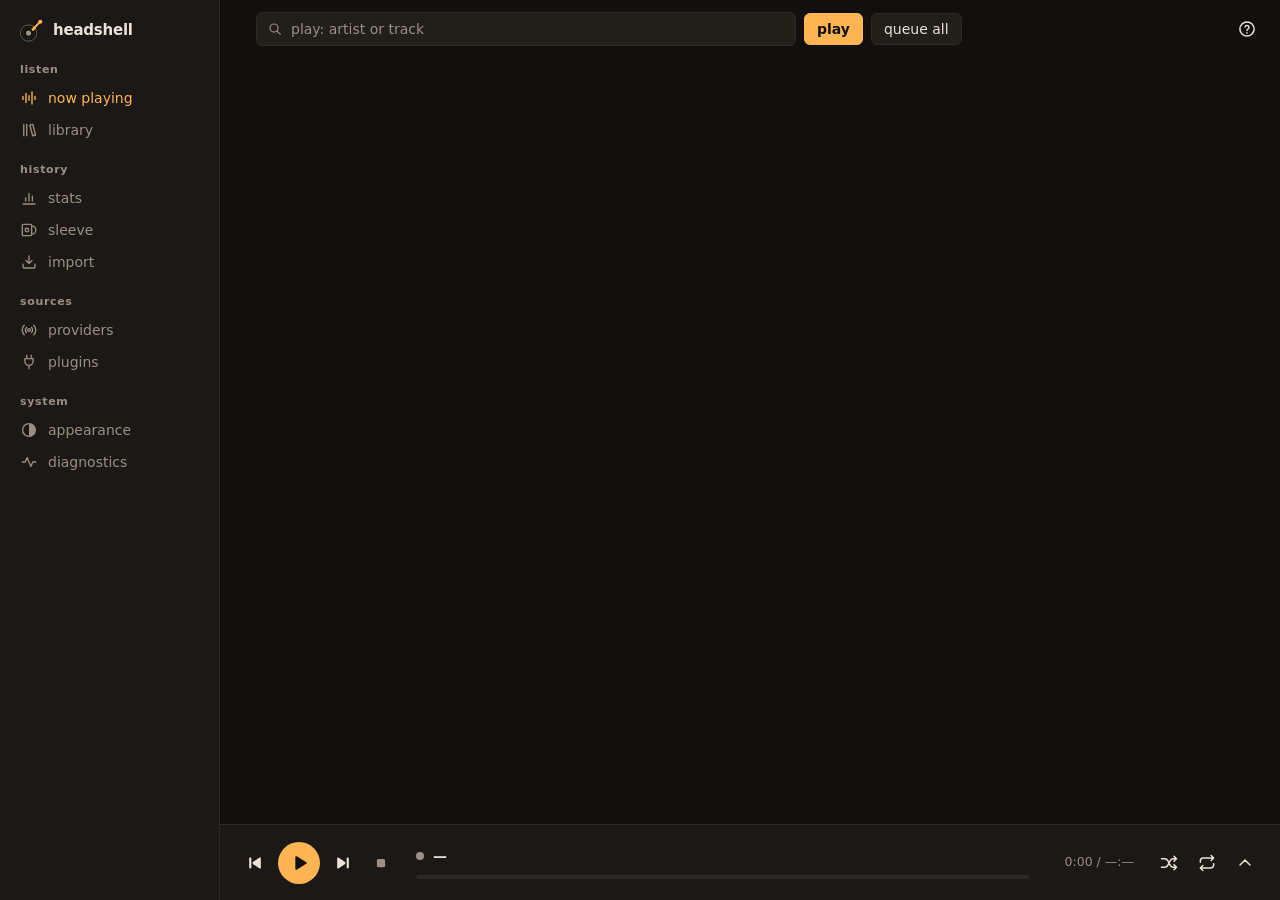
==== commit 3c1e38be: "D-075: now playing became a sheet that rises out of the player bar A click on the player bar outside" ====
--- a/crates/headshell/ui/index.html
+++ b/crates/headshell/ui/index.html
@@ -91,6 +91,9 @@
       <symbol id="i-close" viewBox="0 0 24 24">
         <path d="M6.5 6.5l11 11M17.5 6.5l-11 11" />
       </symbol>
+      <symbol id="i-chevron" viewBox="0 0 24 24">
+        <path d="M6 14.5l6-6 6 6" />
+      </symbol>
       <symbol id="i-copy" viewBox="0 0 24 24">
         <rect x="8.5" y="8.5" width="11" height="11" rx="2" />
         <path d="M15.5 8.5V6.5a2 2 0 0 0-2-2h-7a2 2 0 0 0-2 2v7a2 2 0 0 0 2 2h2" />
@@ -104,11 +107,6 @@
       <symbol id="i-archive" viewBox="0 0 24 24">
         <rect x="3.5" y="4.5" width="17" height="4" rx="1" />
         <path d="M5 8.5v9.5A1.5 1.5 0 0 0 6.5 19.5h11A1.5 1.5 0 0 0 19 18V8.5M10 12.5h4" />
-      </symbol>
-      <symbol id="i-disc" viewBox="0 0 24 24">
-        <circle cx="12" cy="12" r="9" />
-        <circle cx="12" cy="12" r="5.6" />
-        <circle fill="currentColor" stroke="none" cx="12" cy="12" r="1.5" />
       </symbol>
     </svg>
 
@@ -207,36 +205,480 @@
       </header>
 
       <main id="content" class="content">
-        <!-- ————————————————— now playing -->
-        <section id="panel-now" class="panel" aria-labelledby="titleNow">
+        <!-- ————————————————— library -->
+        <section id="panel-library" class="panel" aria-labelledby="titleLibrary" hidden>
           <header class="panel-head">
-            <h1 id="titleNow" class="panel-title">now playing</h1>
+            <h1 id="titleLibrary" class="panel-title">library</h1>
+            <p class="panel-lede">
+              Searches your listening history: imported exports and what was played here. The
+              count is the number of counted listens — the same calculation as in the stats.
+            </p>
           </header>
-
-          <div id="nowCard" class="now-card" hidden>
-            <div class="art" aria-hidden="true">
-              <svg class="art-mark"><use href="#i-disc" /></svg>
-              <span id="nowEq" class="eq"><i></i><i></i><i></i><i></i></span>
-            </div>
-            <div class="now-meta">
-              <p id="nowCardState" class="kicker"></p>
-              <h2 id="nowCardTitle" class="now-card-title">—</h2>
-              <p id="nowCardArtist" class="now-card-artist"></p>
-              <p class="facts">
-                <span id="nowCardSource" class="chip"></span>
-                <span id="nowCardDuration"></span>
-              </p>
-            </div>
-          </div>
-
-          <div id="queueBlock" hidden>
+          <form id="searchForm" class="row">
+            <label class="field grow">
+              <svg class="icon" aria-hidden="true"><use href="#i-search" /></svg>
+              <input
+                id="searchQuery"
+                type="search"
+                placeholder="artist, track, album"
+                aria-label="search the library"
+                autocomplete="off"
+              />
+            </label>
+            <button type="submit">search</button>
+            <button id="btnSearchPlayAll" type="button" hidden>queue all</button>
+          </form>
+          <p id="searchIdle" class="empty">Type an artist, a track or an album and press Enter.</p>
+          <p id="searchCount" class="hint" hidden></p>
+          <table id="searchResult" class="table" hidden>
+            <thead>
+              <tr>
+                <th>track</th>
+                <th>artist</th>
+                <th>album</th>
+                <th class="num">listens</th>
+                <th class="num">time</th>
+                <th><span class="visually-hidden">action</span></th>
+              </tr>
+            </thead>
+            <tbody></tbody>
+          </table>
+          <p id="searchEmpty" class="empty" hidden></p>
+        </section>
+
+        <!-- ————————————————— stats -->
+        <section id="panel-stats" class="panel" aria-labelledby="titleStats" hidden>
+          <header class="panel-head">
+            <h1 id="titleStats" class="panel-title">stats</h1>
+            <p class="panel-lede">
+              All computed from raw listen records. Clicking a year's bar narrows it down to
+              that year.
+            </p>
+            <div class="panel-actions">
+              <label class="inline-label">rows
+                <select id="statsTop" aria-label="how many rows in lists">
+                  <option value="10">10</option>
+                  <option value="25">25</option>
+                  <option value="50">50</option>
+                  <option value="100">100</option>
+                </select>
+              </label>
+              <button id="btnStatsRefresh" type="button" title="recompute">
+                <svg class="icon" aria-hidden="true"><use href="#i-refresh" /></svg><span>refresh</span>
+              </button>
+            </div>
+          </header>
+
+          <p id="statsScope" class="scope"></p>
+          <div id="statsSummary" class="summary"></div>
+          <p id="statsEmpty" class="empty" hidden>
+            No listens to count. First give an export archive in <b>import</b>, or play
+            something.
+          </p>
+          <p id="statsNotes" class="hint"></p>
+
+          <div id="statsYearsBlock" hidden>
+            <h2 class="section-title">by year</h2>
+            <div id="statsYears" class="years" role="group" aria-label="year selection"></div>
+          </div>
+
+          <div id="statsLists" class="two-col">
+            <div>
+              <h3>artists</h3>
+              <ol id="statsArtists" class="ranking"></ol>
+            </div>
+            <div>
+              <h3>tracks</h3>
+              <ol id="statsTracks" class="ranking"></ol>
+            </div>
+            <div>
+              <h3>albums</h3>
+              <ol id="statsAlbums" class="ranking"></ol>
+            </div>
+          </div>
+        </section>
+
+        <!-- ————————————————— sleeve (Phase 0.5)
+             It used to live under the statistics. The project's distribution
+             hook (D-004) deserves a row of its own. -->
+        <section id="panel-sleeve" class="panel" aria-labelledby="titleSleeve" hidden>
+          <header class="panel-head">
+            <h1 id="titleSleeve" class="panel-title">sleeve</h1>
+            <p class="panel-lede">
+              A shareable listening card — with all of your history, which the provider's
+              12-month year-end card cannot see.
+            </p>
+          </header>
+          <form id="sleeveForm" class="row">
+            <label class="inline-label">year
+              <input id="sleeveYear" type="number" min="1900" max="2999" placeholder="all" />
+            </label>
+            <div class="segmented" role="radiogroup" aria-label="format">
+              <span class="segmented-thumb" aria-hidden="true"></span>
+              <button type="button" role="radio" class="segment" data-format="square" aria-checked="true">square</button>
+              <button type="button" role="radio" class="segment" data-format="story" aria-checked="false">story</button>
+            </div>
+            <button type="submit">preview</button>
+            <button id="btnSleeveSave" type="button" class="primary" disabled>save as…</button>
+          </form>
+          <div id="sleeveStage" class="card-stage">
+            <div id="sleevePreview" class="card-preview" hidden></div>
+            <p id="sleeveEmpty" class="empty">Press <b>preview</b> to see the card.</p>
+          </div>
+          <p class="hint">
+            The core's own renderer produces the card; the saved file is the same as what
+            you see on screen. The extension decides the format: <code>.png</code> or <code>.svg</code>.
+          </p>
+        </section>
+
+        <!-- ————————————————— import -->
+        <section id="panel-import" class="panel" aria-labelledby="titleImport" hidden>
+          <header class="panel-head">
+            <h1 id="titleImport" class="panel-title">import</h1>
+            <p class="panel-lede">
+              History comes not from an API but <b>from export files</b> — the right to data portability
+              cannot be restricted by terms of service. Giving the same archive twice does no
+              harm — duplicate records are counted and skipped.
+            </p>
+          </header>
+          <div id="dropzone" class="dropzone">
+            <svg class="dropzone-icon" aria-hidden="true"><use href="#i-archive" /></svg>
+            <p class="dropzone-title">Drop the export archive onto the window</p>
+            <p class="hint">
+              a zip or an extracted directory · today Spotify's export can be read (extended
+              streaming history and account data)
+            </p>
+            <form id="importForm" class="row">
+              <input
+                id="importPath"
+                type="text"
+                class="grow"
+                placeholder="/path/my_spotify_data.zip"
+                aria-label="path of the export archive"
+              />
+              <button id="btnImportPick" type="button">choose a file…</button>
+              <button type="submit" class="primary">import</button>
+            </form>
+          </div>
+
+          <div id="importReport" hidden>
+            <h2 class="section-title">last import</h2>
+            <p id="importSource" class="scope"></p>
+            <div id="importSummary" class="summary"></div>
+            <h3>identity chain</h3>
+            <div id="importChain" class="chain"></div>
+            <p id="importSkipped" class="hint" hidden></p>
+            <details id="importRaw" class="fold">
+              <summary>raw report</summary>
+              <pre id="importResult" class="block"></pre>
+            </details>
+          </div>
+        </section>
+
+        <!-- ————————————————— providers -->
+        <section id="panel-providers" class="panel" aria-labelledby="titleProviders" hidden>
+          <header class="panel-head">
+            <h1 id="titleProviders" class="panel-title">providers</h1>
+            <p class="panel-lede">
+              Where the sound comes from. They all play into the same queue, and every play is
+              written to the same history.
+            </p>
+            <div class="panel-actions">
+              <button id="btnScanStale" type="button">scan only if changed</button>
+              <button id="btnScan" type="button">scan</button>
+            </div>
+          </header>
+
+          <div class="card">
+            <h2 class="section-title">local directories</h2>
+            <ul id="musicDirs" class="paths"></ul>
+            <p class="hint">
+              <code>HEADSHELL_MUSIC_DIRS</code> (an environment variable) sets them. Files re-tagged in
+              place are only picked up when a plain <b>scan</b> runs.
+            </p>
+          </div>
+
+          <h2 class="section-title">registered providers</h2>
+          <table id="providerTable" class="table">
+            <thead>
+              <tr><th>name</th><th>capabilities</th><th>state</th><th><span class="visually-hidden">action</span></th></tr>
+            </thead>
+            <tbody></tbody>
+          </table>
+          <p id="providerEmpty" class="empty" hidden>
+            No registered providers. Set <code>HEADSHELL_MUSIC_DIRS</code> for local files,
+            add a server below for a remote library, or install a plugin from the <b>plugins</b>
+            catalog.
+          </p>
+
+          <h2 class="section-title">servers</h2>
+          <table id="serverTable" class="table">
+            <thead>
+              <tr><th>name</th><th>type</th><th>address</th><th>user</th><th><span class="visually-hidden">action</span></th></tr>
+            </thead>
+            <tbody></tbody>
+          </table>
+          <p id="serverEmpty" class="empty" hidden>No registered servers.</p>
+
+          <details class="fold">
+            <summary>add a server</summary>
+            <form id="serverForm" class="grid">
+              <label>type
+                <select id="serverKind">
+                  <option value="subsonic">subsonic</option>
+                  <option value="jellyfin">jellyfin</option>
+                </select>
+              </label>
+              <label>address <input id="serverUrl" type="url" placeholder="https://music.home" required /></label>
+              <label>user <input id="serverUser" type="text" required /></label>
+              <label>password <input id="serverPassword" type="password" /></label>
+              <label>api key (jellyfin) <input id="serverApiKey" type="password" /></label>
+              <label>name (derived from the address if empty) <input id="serverName" type="text" /></label>
+              <label class="check"><input id="serverVerify" type="checkbox" checked /> connect and verify before saving</label>
+              <button type="submit" class="primary">add</button>
+            </form>
+          </details>
+        </section>
+
+        <!-- ————————————————— plugins (Phase 2, D-069, D-071) -->
+        <section id="panel-plugins" class="panel" aria-labelledby="titlePlugins" hidden>
+          <header class="panel-head">
+            <h1 id="titlePlugins" class="panel-title">plugins</h1>
+            <p class="panel-lede">
+              Written in JavaScript and run in the engine inside the app; you do not need to
+              install any runtime.
+            </p>
+          </header>
+
+          <div class="segmented tabs" role="tablist" aria-label="plugin view">
+            <span class="segmented-thumb" aria-hidden="true"></span>
+            <button id="tabInstalled" type="button" role="tab" class="segment" aria-selected="true" aria-controls="pluginsInstalled">installed</button>
+            <button id="tabCatalog" type="button" role="tab" class="segment" aria-selected="false" aria-controls="pluginsCatalog">catalog</button>
+            <button id="tabSecrets" type="button" role="tab" class="segment" aria-selected="false" aria-controls="pluginsSecrets">secrets</button>
+          </div>
+
+          <div id="pluginsInstalled" class="tab-panel" role="tabpanel" aria-labelledby="tabInstalled">
+            <div class="row">
+              <button id="btnPluginReload" type="button">
+                <svg class="icon" aria-hidden="true"><use href="#i-refresh" /></svg><span>refresh the list</span>
+              </button>
+              <span id="pluginSummary" class="hint"></span>
+            </div>
+            <p id="pluginEnforce" class="warn-note" hidden>
+              <b>Permissions are not enforced.</b> The listed permissions are the ones the plugin <i>declares</i>
+              — the core does not technically restrict them (D-040). Consent is given to
+              plugins you trust.
+            </p>
+            <p id="pluginEnforced" class="note" hidden>
+              <b>Permissions are enforced.</b> The plugin can only connect to the hosts it declares
+              and cannot access the file system (D-069). The tools on the <b>engine</b> line
+              (like yt-dlp) are separate programs and are outside this boundary.
+            </p>
+            <ul id="pluginList" class="plugins"></ul>
+            <p id="pluginEmpty" class="empty" hidden>
+              No plugins installed. You can install them from the <b>catalog</b>. A plugin installed by hand
+              goes into the <code>plugins/</code> folder of the data directory; its path is in the environment block under
+              <b>diagnostics</b>.
+            </p>
+          </div>
+
+          <div id="pluginsCatalog" class="tab-panel" role="tabpanel" aria-labelledby="tabCatalog" hidden>
+            <p class="note">
+              Plugins come from the <code>headshell/plugins</code> repository. The catalog is only read when you
+              ask; every file is verified with its sha256, and an installed plugin <b>awaits
+              consent</b>. An update never overwrites a plugin installed or changed
+              by hand.
+            </p>
+            <div class="row">
+              <button id="btnCatalogLoad" type="button" class="primary">fetch the catalog</button>
+              <button id="btnCatalogUpdateAll" type="button">update all</button>
+              <span id="catalogSummary" class="hint"></span>
+            </div>
+            <p id="catalogDelisted" class="warn-note" hidden></p>
+            <ul id="catalogList" class="plugins"></ul>
+          </div>
+
+          <div id="pluginsSecrets" class="tab-panel" role="tabpanel" aria-labelledby="tabSecrets" hidden>
+            <p class="note">
+              Keys used by the plugins and the core (API keys, tokens, cookies).
+              The list only carries <b>names</b> — values are never read back (D-042).
+              The namespace is the plugin's name (<code>ytmusic</code>) or a link of the core
+              (<code>identity:acoustid</code>).
+            </p>
+            <table id="secretTable" class="table">
+              <thead>
+                <tr><th>namespace</th><th>key</th><th><span class="visually-hidden">action</span></th></tr>
+              </thead>
+              <tbody></tbody>
+            </table>
+            <p id="secretEmpty" class="empty" hidden>No secrets stored.</p>
+            <form id="secretForm" class="row">
+              <input id="secretNamespace" type="text" placeholder="namespace (e.g. identity:acoustid)" aria-label="secret namespace" required />
+              <input id="secretKey" type="text" placeholder="key (e.g. api_key)" aria-label="secret key" required />
+              <input id="secretValue" type="password" placeholder="value" aria-label="secret value" required />
+              <button type="submit" class="primary">save</button>
+            </form>
+          </div>
+        </section>
+
+        <!-- ————————————————— appearance -->
+        <section id="panel-theme" class="panel" aria-labelledby="titleTheme" hidden>
+          <header class="panel-head">
+            <h1 id="titleTheme" class="panel-title">appearance</h1>
+            <p class="panel-lede">
+              Themes only change the look: colour, corner radius, motion duration. They
+              cannot access data or run scripts.
+            </p>
+            <div class="panel-actions">
+              <button id="btnThemeReload" type="button">
+                <svg class="icon" aria-hidden="true"><use href="#i-refresh" /></svg><span>refresh the list</span>
+              </button>
+            </div>
+          </header>
+
+          <ul id="themeList" class="themes"></ul>
+
+          <h2 class="section-title">writing a theme</h2>
+          <p class="hint">
+            A theme is a directory with <b>theme.json</b> and <b>theme.css</b> in it. Put it in the path
+            below and press <b>refresh the list</b> — no need to close the app. The
+            guaranteed surface is only <b>:root</b> and its <b>--headshell-*</b> tokens; themes that go
+            beyond it are loaded, but flagged <i>extended</i> in the list.
+          </p>
+          <pre id="themeDir" class="block"></pre>
+
+          <h2 class="section-title">themes that could not be loaded</h2>
+          <ul id="themeRejected" class="rejected"></ul>
+          <p id="themeRejectedEmpty" class="empty">No rejected themes.</p>
+        </section>
+
+        <!-- ————————————————— diagnostics -->
+        <section id="panel-diag" class="panel" aria-labelledby="titleDiag" hidden>
+          <header class="panel-head">
+            <h1 id="titleDiag" class="panel-title">diagnostics</h1>
+            <p class="panel-lede">
+              When something goes wrong, this is where you see at which stage it stopped. When
+              reporting a problem, paste the last run's block as it is.
+            </p>
+          </header>
+
+          <h2 class="section-title">last run</h2>
+          <div class="row">
+            <button id="btnDiag" type="button">
+              <svg class="icon" aria-hidden="true"><use href="#i-refresh" /></svg><span>refresh</span>
+            </button>
+            <button id="btnDiagCopy" type="button" hidden>
+              <svg class="icon" aria-hidden="true"><use href="#i-copy" /></svg><span>copy to the clipboard</span>
+            </button>
+          </div>
+          <pre id="diagResult" class="block" hidden></pre>
+          <details id="diagRawFold" class="fold" hidden>
+            <summary>JSON</summary>
+            <pre id="diagRaw" class="block"></pre>
+          </details>
+
+          <h2 class="section-title">environment</h2>
+          <pre id="envBlock" class="block"></pre>
+
+          <h2 class="section-title">identity resolution</h2>
+          <form id="resolveForm" class="row">
+            <input
+              id="resolveQuery"
+              type="text"
+              class="grow"
+              placeholder="Artist - Title"
+              aria-label="track to resolve"
+            />
+            <button type="submit">resolve</button>
+          </form>
+          <p class="hint">
+            Shows which link gave a track its canonical identity: ISRC → MBID →
+            fuzzy → fingerprint. It only goes online with <code>--online</code> turned on.
+          </p>
+          <div id="resolveCard" class="card" hidden>
+            <dl id="resolveFacts" class="facts-list"></dl>
+            <details class="fold">
+              <summary>JSON</summary>
+              <pre id="resolveResult" class="block"></pre>
+            </details>
+          </div>
+        </section>
+      </main>
+
+      <!-- ————————————————— now playing (D-075)
+           Not a section of the scrolling content but a sheet over it: it rises
+           out of the player bar and goes back into it, so the section under
+           it keeps its place and its scroll. A click on the player bar, a drag
+           on the bar or on the sheet, the sidebar row and Ctrl+1 all move the
+           same sheet. -->
+      <div id="nowScrim" class="now-scrim" aria-hidden="true" hidden></div>
+      <section id="panel-now" class="panel now-sheet" aria-labelledby="titleNow" hidden>
+        <div class="now-sheet-head">
+          <h1 id="titleNow" class="visually-hidden">now playing</h1>
+          <button id="btnNowGrabber" class="grabber" type="button" title="close (Esc)" aria-label="close now playing"></button>
+        </div>
+
+        <div id="nowView" class="now-view" hidden>
+          <div class="now-hero">
+            <div id="nowCard" class="now-card" hidden>
+              <!-- The core has no cover art; a turntable stands in for it. The
+                   record turns while playing, and the arm follows the position
+                   from the outer groove to the inner one — the same estimate
+                   as the progress bar. -->
+              <div class="turntable" aria-hidden="true">
+                <span class="platter"></span>
+                <span class="record">
+                  <svg viewBox="0 0 100 100">
+                    <circle class="record-vinyl" cx="50" cy="50" r="49.5" />
+                    <circle class="record-groove" cx="50" cy="50" r="45" />
+                    <circle class="record-groove" cx="50" cy="50" r="40" />
+                    <circle class="record-groove faint" cx="50" cy="50" r="35.5" />
+                    <circle class="record-groove" cx="50" cy="50" r="31" />
+                    <circle class="record-groove faint" cx="50" cy="50" r="26.5" />
+                    <circle class="record-label" cx="50" cy="50" r="17" />
+                    <path class="record-label-shade" d="M50 33a17 17 0 0 1 0 34z" />
+                    <circle class="record-hole" cx="50" cy="50" r="1.5" />
+                  </svg>
+                </span>
+                <span class="record-sheen"></span>
+                <span id="nowArm" class="tonearm">
+                  <svg viewBox="0 0 100 100">
+                    <rect class="arm-weight" x="80.6" y="2.6" width="6.8" height="8" rx="1.4" />
+                    <circle class="arm-base" cx="84" cy="16" r="6.4" />
+                    <path class="arm-rod" d="M84 10.6V70" />
+                    <!-- The headshell, turned towards the spindle; the stylus is
+                         at its tip (80.9/79.5 once turned). -->
+                    <g transform="rotate(18 84 70)">
+                      <path class="arm-head" d="M82.3 68.8h3.4l1.1 10.4a1.2 1.2 0 0 1-1.2 1.3h-3.2a1.2 1.2 0 0 1-1.2-1.3z" />
+                      <path class="arm-lift" d="M86.2 71.4l4-1.4" />
+                      <rect class="arm-cartridge" x="82.9" y="76.4" width="2.2" height="3.4" rx="0.5" />
+                    </g>
+                    <circle class="arm-pivot" cx="84" cy="16" r="2.4" />
+                  </svg>
+                </span>
+              </div>
+              <div class="now-meta">
+                <p id="nowCardState" class="kicker"></p>
+                <h2 id="nowCardTitle" class="now-card-title">—</h2>
+                <p id="nowCardArtist" class="now-card-artist"></p>
+                <p class="facts">
+                  <span id="nowCardSource" class="chip"></span>
+                  <span id="nowCardDuration"></span>
+                </p>
+              </div>
+            </div>
+          </div>
+
+          <div class="now-side">
             <h2 class="section-title">up next <span id="queueCount" class="count"></span></h2>
             <ol id="queue" class="queue"></ol>
           </div>
-
-          <!-- An empty queue is not an error but a beginning. Saying what the user
-               should do, and in which order, is this place's job. -->
-          <div id="onboarding" class="onboarding" hidden>
+        </div>
+
+        <!-- An empty queue is not an error but a beginning. Saying what the user
+             should do, and in which order, is this place's job. -->
+        <div id="nowEmpty" class="now-empty">
+          <div id="onboarding" class="onboarding">
             <h2 class="onboarding-title">getting started</h2>
             <ol class="steps">
               <li class="step">
@@ -280,407 +722,8 @@
               stage the last run stopped.
             </p>
           </div>
-        </section>
-
-        <!-- ————————————————— library -->
-        <section id="panel-library" class="panel" aria-labelledby="titleLibrary" hidden>
-          <header class="panel-head">
-            <h1 id="titleLibrary" class="panel-title">library</h1>
-            <p class="panel-lede">
-              Searches your listening history: imported exports and what was played here. The
-              count is the number of counted listens — the same calculation as in the stats.
-            </p>
-          </header>
-          <form id="searchForm" class="row">
-            <label class="field grow">
-              <svg class="icon" aria-hidden="true"><use href="#i-search" /></svg>
-              <input
-                id="searchQuery"
-                type="search"
-                placeholder="artist, track, album"
-                aria-label="search the library"
-                autocomplete="off"
-              />
-            </label>
-            <button type="submit">search</button>
-            <button id="btnSearchPlayAll" type="button" hidden>queue all</button>
-          </form>
-          <p id="searchIdle" class="empty">Type an artist, a track or an album and press Enter.</p>
-          <p id="searchCount" class="hint" hidden></p>
-          <table id="searchResult" class="table" hidden>
-            <thead>
-              <tr>
-                <th>track</th>
-                <th>artist</th>
-                <th>album</th>
-                <th class="num">listens</th>
-                <th class="num">time</th>
-                <th><span class="visually-hidden">action</span></th>
-              </tr>
-            </thead>
-            <tbody></tbody>
-          </table>
-          <p id="searchEmpty" class="empty" hidden></p>
-        </section>
-
-        <!-- ————————————————— stats -->
-        <section id="panel-stats" class="panel" aria-labelledby="titleStats" hidden>
-          <header class="panel-head">
-            <h1 id="titleStats" class="panel-title">stats</h1>
-            <p class="panel-lede">
-              All computed from raw listen records. Clicking a year's bar narrows it down to
-              that year.
-            </p>
-            <div class="panel-actions">
-              <label class="inline-label">rows
-                <select id="statsTop" aria-label="how many rows in lists">
-                  <option value="10">10</option>
-                  <option value="25">25</option>
-                  <option value="50">50</option>
-                  <option value="100">100</option>
-                </select>
-              </label>
-              <button id="btnStatsRefresh" type="button" title="recompute">
-                <svg class="icon" aria-hidden="true"><use href="#i-refresh" /></svg><span>refresh</span>
-              </button>
-            </div>
-          </header>
-
-          <p id="statsScope" class="scope"></p>
-          <div id="statsSummary" class="summary"></div>
-          <p id="statsEmpty" class="empty" hidden>
-            No listens to count. First give an export archive in <b>import</b>, or play
-            something.
-          </p>
-          <p id="statsNotes" class="hint"></p>
-
-          <div id="statsYearsBlock" hidden>
-            <h2 class="section-title">by year</h2>
-            <div id="statsYears" class="years" role="group" aria-label="year selection"></div>
-          </div>
-
-          <div id="statsLists" class="two-col">
-            <div>
-              <h3>artists</h3>
-              <ol id="statsArtists" class="ranking"></ol>
-            </div>
-            <div>
-              <h3>tracks</h3>
-              <ol id="statsTracks" class="ranking"></ol>
-            </div>
-            <div>
-              <h3>albums</h3>
-              <ol id="statsAlbums" class="ranking"></ol>
-            </div>
-          </div>
-        </section>
-
-        <!-- ————————————————— sleeve (Phase 0.5)
-             It used to live under the statistics. The project's distribution
-             hook (D-004) deserves a row of its own. -->
-        <section id="panel-sleeve" class="panel" aria-labelledby="titleSleeve" hidden>
-          <header class="panel-head">
-            <h1 id="titleSleeve" class="panel-title">sleeve</h1>
-            <p class="panel-lede">
-              A shareable listening card — with all of your history, which the provider's
-              12-month year-end card cannot see.
-            </p>
-          </header>
-          <form id="sleeveForm" class="row">
-            <label class="inline-label">year
-              <input id="sleeveYear" type="number" min="1900" max="2999" placeholder="all" />
-            </label>
-            <div class="segmented" role="radiogroup" aria-label="format">
-              <span class="segmented-thumb" aria-hidden="true"></span>
-              <button type="button" role="radio" class="segment" data-format="square" aria-checked="true">square</button>
-              <button type="button" role="radio" class="segment" data-format="story" aria-checked="false">story</button>
-            </div>
-            <button type="submit">preview</button>
-            <button id="btnSleeveSave" type="button" class="primary" disabled>save as…</button>
-          </form>
-          <div id="sleeveStage" class="card-stage">
-            <div id="sleevePreview" class="card-preview" hidden></div>
-            <p id="sleeveEmpty" class="empty">Press <b>preview</b> to see the card.</p>
-          </div>
-          <p class="hint">
-            The core's own renderer produces the card; the saved file is the same as what
-            you see on screen. The extension decides the format: <code>.png</code> or <code>.svg</code>.
-          </p>
-        </section>
-
-        <!-- ————————————————— import -->
-        <section id="panel-import" class="panel" aria-labelledby="titleImport" hidden>
-          <header class="panel-head">
-            <h1 id="titleImport" class="panel-title">import</h1>
-            <p class="panel-lede">
-              History comes not from an API but <b>from export files</b> — the right to data portability
-              cannot be restricted by terms of service. Giving the same archive twice does no
-              harm — duplicate records are counted and skipped.
-            </p>
-          </header>
-          <div id="dropzone" class="dropzone">
-            <svg class="dropzone-icon" aria-hidden="true"><use href="#i-archive" /></svg>
-            <p class="dropzone-title">Drop the export archive onto the window</p>
-            <p class="hint">
-              a zip or an extracted directory · today Spotify's export can be read (extended
-              streaming history and account data)
-            </p>
-            <form id="importForm" class="row">
-              <input
-                id="importPath"
-                type="text"
-                class="grow"
-                placeholder="/path/my_spotify_data.zip"
-                aria-label="path of the export archive"
-              />
-              <button id="btnImportPick" type="button">choose a file…</button>
-              <button type="submit" class="primary">import</button>
-            </form>
-          </div>
-
-          <div id="importReport" hidden>
-            <h2 class="section-title">last import</h2>
-            <p id="importSource" class="scope"></p>
-            <div id="importSummary" class="summary"></div>
-            <h3>identity chain</h3>
-            <div id="importChain" class="chain"></div>
-            <p id="importSkipped" class="hint" hidden></p>
-            <details id="importRaw" class="fold">
-              <summary>raw report</summary>
-              <pre id="importResult" class="block"></pre>
-            </details>
-          </div>
-        </section>
-
-        <!-- ————————————————— providers -->
-        <section id="panel-providers" class="panel" aria-labelledby="titleProviders" hidden>
-          <header class="panel-head">
-            <h1 id="titleProviders" class="panel-title">providers</h1>
-            <p class="panel-lede">
-              Where the sound comes from. They all play into the same queue, and every play is
-              written to the same history.
-            </p>
-            <div class="panel-actions">
-              <button id="btnScanStale" type="button">scan only if changed</button>
-              <button id="btnScan" type="button">scan</button>
-            </div>
-          </header>
-
-          <div class="card">
-            <h2 class="section-title">local directories</h2>
-            <ul id="musicDirs" class="paths"></ul>
-            <p class="hint">
-              <code>HEADSHELL_MUSIC_DIRS</code> (an environment variable) sets them. Files re-tagged in
-              place are only picked up when a plain <b>scan</b> runs.
-            </p>
-          </div>
-
-          <h2 class="section-title">registered providers</h2>
-          <table id="providerTable" class="table">
-            <thead>
-              <tr><th>name</th><th>capabilities</th><th>state</th><th><span class="visually-hidden">action</span></th></tr>
-            </thead>
-            <tbody></tbody>
-          </table>
-          <p id="providerEmpty" class="empty" hidden>
-            No registered providers. Set <code>HEADSHELL_MUSIC_DIRS</code> for local files,
-            add a server below for a remote library, or install a plugin from the <b>plugins</b>
-            catalog.
-          </p>
-
-          <h2 class="section-title">servers</h2>
-          <table id="serverTable" class="table">
-            <thead>
-              <tr><th>name</th><th>type</th><th>address</th><th>user</th><th><span class="visually-hidden">action</span></th></tr>
-            </thead>
-            <tbody></tbody>
-          </table>
-          <p id="serverEmpty" class="empty" hidden>No registered servers.</p>
-
-          <details class="fold">
-            <summary>add a server</summary>
-            <form id="serverForm" class="grid">
-              <label>type
-                <select id="serverKind">
-                  <option value="subsonic">subsonic</option>
-                  <option value="jellyfin">jellyfin</option>
-                </select>
-              </label>
-              <label>address <input id="serverUrl" type="url" placeholder="https://music.home" required /></label>
-              <label>user <input id="serverUser" type="text" required /></label>
-              <label>password <input id="serverPassword" type="password" /></label>
-              <label>api key (jellyfin) <input id="serverApiKey" type="password" /></label>
-              <label>name (derived from the address if empty) <input id="serverName" type="text" /></label>
-              <label class="check"><input id="serverVerify" type="checkbox" checked /> connect and verify before saving</label>
-              <button type="submit" class="primary">add</button>
-            </form>
-          </details>
-        </section>
-
-        <!-- ————————————————— plugins (Phase 2, D-069, D-071) -->
-        <section id="panel-plugins" class="panel" aria-labelledby="titlePlugins" hidden>
-          <header class="panel-head">
-            <h1 id="titlePlugins" class="panel-title">plugins</h1>
-            <p class="panel-lede">
-              Written in JavaScript and run in the engine inside the app; you do not need to
-              install any runtime.
-            </p>
-          </header>
-
-          <div class="segmented tabs" role="tablist" aria-label="plugin view">
-            <span class="segmented-thumb" aria-hidden="true"></span>
-            <button id="tabInstalled" type="button" role="tab" class="segment" aria-selected="true" aria-controls="pluginsInstalled">installed</button>
-            <button id="tabCatalog" type="button" role="tab" class="segment" aria-selected="false" aria-controls="pluginsCatalog">catalog</button>
-            <button id="tabSecrets" type="button" role="tab" class="segment" aria-selected="false" aria-controls="pluginsSecrets">secrets</button>
-          </div>
-
-          <div id="pluginsInstalled" class="tab-panel" role="tabpanel" aria-labelledby="tabInstalled">
-            <div class="row">
-              <button id="btnPluginReload" type="button">
-                <svg class="icon" aria-hidden="true"><use href="#i-refresh" /></svg><span>refresh the list</span>
-              </button>
-              <span id="pluginSummary" class="hint"></span>
-            </div>
-            <p id="pluginEnforce" class="warn-note" hidden>
-              <b>Permissions are not enforced.</b> The listed permissions are the ones the plugin <i>declares</i>
-              — the core does not technically restrict them (D-040). Consent is given to
-              plugins you trust.
-            </p>
-            <p id="pluginEnforced" class="note" hidden>
-              <b>Permissions are enforced.</b> The plugin can only connect to the hosts it declares
-              and cannot access the file system (D-069). The tools on the <b>engine</b> line
-              (like yt-dlp) are separate programs and are outside this boundary.
-            </p>
-            <ul id="pluginList" class="plugins"></ul>
-            <p id="pluginEmpty" class="empty" hidden>
-              No plugins installed. You can install them from the <b>catalog</b>. A plugin installed by hand
-              goes into the <code>plugins/</code> folder of the data directory; its path is in the environment block under
-              <b>diagnostics</b>.
-            </p>
-          </div>
-
-          <div id="pluginsCatalog" class="tab-panel" role="tabpanel" aria-labelledby="tabCatalog" hidden>
-            <p class="note">
-              Plugins come from the <code>headshell/plugins</code> repository. The catalog is only read when you
-              ask; every file is verified with its sha256, and an installed plugin <b>awaits
-              consent</b>. An update never overwrites a plugin installed or changed
-              by hand.
-            </p>
-            <div class="row">
-              <button id="btnCatalogLoad" type="button" class="primary">fetch the catalog</button>
-              <button id="btnCatalogUpdateAll" type="button">update all</button>
-              <span id="catalogSummary" class="hint"></span>
-            </div>
-            <p id="catalogDelisted" class="warn-note" hidden></p>
-            <ul id="catalogList" class="plugins"></ul>
-          </div>
-
-          <div id="pluginsSecrets" class="tab-panel" role="tabpanel" aria-labelledby="tabSecrets" hidden>
-            <p class="note">
-              Keys used by the plugins and the core (API keys, tokens, cookies).
-              The list only carries <b>names</b> — values are never read back (D-042).
-              The namespace is the plugin's name (<code>ytmusic</code>) or a link of the core
-              (<code>identity:acoustid</code>).
-            </p>
-            <table id="secretTable" class="table">
-              <thead>
-                <tr><th>namespace</th><th>key</th><th><span class="visually-hidden">action</span></th></tr>
-              </thead>
-              <tbody></tbody>
-            </table>
-            <p id="secretEmpty" class="empty" hidden>No secrets stored.</p>
-            <form id="secretForm" class="row">
-              <input id="secretNamespace" type="text" placeholder="namespace (e.g. identity:acoustid)" aria-label="secret namespace" required />
-              <input id="secretKey" type="text" placeholder="key (e.g. api_key)" aria-label="secret key" required />
-              <input id="secretValue" type="password" placeholder="value" aria-label="secret value" required />
-              <button type="submit" class="primary">save</button>
-            </form>
-          </div>
-        </section>
-
-        <!-- ————————————————— appearance -->
-        <section id="panel-theme" class="panel" aria-labelledby="titleTheme" hidden>
-          <header class="panel-head">
-            <h1 id="titleTheme" class="panel-title">appearance</h1>
-            <p class="panel-lede">
-              Themes only change the look: colour, corner radius, motion duration. They
-              cannot access data or run scripts.
-            </p>
-            <div class="panel-actions">
-              <button id="btnThemeReload" type="button">
-                <svg class="icon" aria-hidden="true"><use href="#i-refresh" /></svg><span>refresh the list</span>
-              </button>
-            </div>
-          </header>
-
-          <ul id="themeList" class="themes"></ul>
-
-          <h2 class="section-title">writing a theme</h2>
-          <p class="hint">
-            A theme is a directory with <b>theme.json</b> and <b>theme.css</b> in it. Put it in the path
-            below and press <b>refresh the list</b> — no need to close the app. The
-            guaranteed surface is only <b>:root</b> and its <b>--headshell-*</b> tokens; themes that go
-            beyond it are loaded, but flagged <i>extended</i> in the list.
-          </p>
-          <pre id="themeDir" class="block"></pre>
-
-          <h2 class="section-title">themes that could not be loaded</h2>
-          <ul id="themeRejected" class="rejected"></ul>
-          <p id="themeRejectedEmpty" class="empty">No rejected themes.</p>
-        </section>
-
-        <!-- ————————————————— diagnostics -->
-        <section id="panel-diag" class="panel" aria-labelledby="titleDiag" hidden>
-          <header class="panel-head">
-            <h1 id="titleDiag" class="panel-title">diagnostics</h1>
-            <p class="panel-lede">
-              When something goes wrong, this is where you see at which stage it stopped. When
-              reporting a problem, paste the last run's block as it is.
-            </p>
-          </header>
-
-          <h2 class="section-title">last run</h2>
-          <div class="row">
-            <button id="btnDiag" type="button">
-              <svg class="icon" aria-hidden="true"><use href="#i-refresh" /></svg><span>refresh</span>
-            </button>
-            <button id="btnDiagCopy" type="button" hidden>
-              <svg class="icon" aria-hidden="true"><use href="#i-copy" /></svg><span>copy to the clipboard</span>
-            </button>
-          </div>
-          <pre id="diagResult" class="block" hidden></pre>
-          <details id="diagRawFold" class="fold" hidden>
-            <summary>JSON</summary>
-            <pre id="diagRaw" class="block"></pre>
-          </details>
-
-          <h2 class="section-title">environment</h2>
-          <pre id="envBlock" class="block"></pre>
-
-          <h2 class="section-title">identity resolution</h2>
-          <form id="resolveForm" class="row">
-            <input
-              id="resolveQuery"
-              type="text"
-              class="grow"
-              placeholder="Artist - Title"
-              aria-label="track to resolve"
-            />
-            <button type="submit">resolve</button>
-          </form>
-          <p class="hint">
-            Shows which link gave a track its canonical identity: ISRC → MBID →
-            fuzzy → fingerprint. It only goes online with <code>--online</code> turned on.
-          </p>
-          <div id="resolveCard" class="card" hidden>
-            <dl id="resolveFacts" class="facts-list"></dl>
-            <details class="fold">
-              <summary>JSON</summary>
-              <pre id="resolveResult" class="block"></pre>
-            </details>
-          </div>
-        </section>
-      </main>
+        </div>
+      </section>
     </div>
 
     <!-- ————————————————— player bar -->
@@ -715,6 +758,9 @@
         <button id="btnRepeat" class="icon-button" type="button" title="repeat: off" aria-label="repeat mode" aria-pressed="false">
           <svg class="icon" aria-hidden="true"><use id="repeatIcon" href="#i-repeat" /></svg>
         </button>
+        <button id="btnNowToggle" class="icon-button" type="button" title="now playing (Ctrl+1)" aria-label="now playing" aria-expanded="false" aria-controls="panel-now">
+          <svg id="nowToggleIcon" class="icon" aria-hidden="true"><use href="#i-chevron" /></svg>
+        </button>
       </div>
     </footer>
 
@@ -729,10 +775,14 @@
           <li><span><kbd>Enter</kbd></span> play the first match</li>
           <li><span><kbd>Shift</kbd>+<kbd>Enter</kbd></span> queue every matching track</li>
           <li><span><kbd>Ctrl</kbd>+<kbd>1</kbd>…<kbd>9</kbd></span> sections, in the sidebar's order</li>
-          <li><span><kbd>Esc</kbd></span> close this sheet and the notices</li>
+          <li><span><kbd>Esc</kbd></span> close the topmost: this list, the notices, now playing</li>
           <li><span><kbd>?</kbd></span> this list</li>
         </ul>
-        <p class="hint">In a text box, keys go to the box, not to the shortcuts. Notices also close when dragged to the right.</p>
+        <p class="hint">
+          In a text box, keys go to the box, not to the shortcuts. Notices also close when
+          dragged to the right. Now playing opens from the player bar — a click or a drag
+          upwards — and closes the same way, or when dragged down.
+        </p>
         <button id="btnHelpClose" type="button">close</button>
       </div>
     </div>
--- a/crates/headshell/ui/style.css
+++ b/crates/headshell/ui/style.css
@@ -8,8 +8,9 @@
  * `CONTRACT_CLASSES` in `tests/ui_contract.rs`.
  *
  * D-072 changed the skeleton (a full-height sidebar, the player under the
- * content column) but did not remove a single token or contract class: old
- * themes load as they are, at `api` 1.
+ * content column) and D-075 turned "now playing" into a sheet over the
+ * content, but neither removed a single token or contract class: old themes
+ * load as they are, at `api` 1.
  *
  * The token set is deliberately narrow: no region-specific overrides
  * (Spicetify's fragility came from there). Every token is used at least once
@@ -87,6 +88,7 @@
   --tint-error: var(--headshell-surface-raised);
   --tint-info: var(--headshell-surface-raised);
   --ring: transparent;
+  --vinyl: #141210;
   --mono: ui-monospace, "SF Mono", "Cascadia Mono", "JetBrains Mono", "DejaVu Sans Mono", monospace;
   --sidebar-width: 220px;
   --player-height: 76px;
@@ -105,6 +107,9 @@
     --tint-error: color-mix(in srgb, var(--headshell-error) 15%, transparent);
     --tint-info: color-mix(in srgb, var(--headshell-info) 15%, transparent);
     --ring: color-mix(in srgb, var(--headshell-accent) 32%, transparent);
+    /* A record is black in every theme; the theme's text colour only warms
+     * or cools it. */
+    --vinyl: color-mix(in srgb, var(--headshell-text) 7%, #0b0a09);
   }
 }
 
@@ -274,12 +279,18 @@
 
 /* ————————————————— content column and top bar */
 
+/* Two rows: the top bar, and a row shared by the content, the scrim and the
+ * now-playing sheet (D-075). The column clips: the sheet below its row goes
+ * out of sight behind the player bar, not over it. */
 .main {
   grid-area: main;
-  display: flex;
-  flex-direction: column;
+  position: relative;
+  display: grid;
+  grid-template-rows: auto minmax(0, 1fr);
+  grid-template-columns: minmax(0, 1fr);
   min-width: 0;
   min-height: 0;
+  overflow: hidden;
 }
 
 .topbar {
@@ -361,10 +372,18 @@
 }
 
 .content {
-  flex: 1;
+  grid-row: 2;
+  grid-column: 1;
   min-height: 0;
   overflow-y: auto;
   padding: 6px 36px 56px;
+}
+
+/* While the now-playing sheet is out, the content under it does not scroll:
+ * WebKitGTK paints overlay scrollbars above everything, and the covered
+ * section's bar showed through the sheet. The position is kept. */
+.content.covered {
+  overflow-y: hidden;
 }
 
 .panel {
@@ -1018,93 +1037,268 @@
   height: 28px;
 }
 
-/* ————————————————— now playing */
-
-.now-card {
-  display: flex;
-  align-items: center;
-  gap: 26px;
-  margin: 0 0 30px;
-  padding: 22px;
-  border: 1px solid var(--headshell-border);
-  border-radius: calc(var(--headshell-radius-lg) * 1.5);
-  background: var(--headshell-surface);
-}
-
-.art {
+/* ————————————————— now playing (D-075)
+ *
+ * Not a section of the scrolling content but a sheet over it. It shares the
+ * content column's second row with `.content` and the scrim, and `.main`
+ * clips it: below its row it is behind the player bar, which is where it
+ * comes out of and goes back into. Its position is written by the springs
+ * (`motion.js`, `translateY`), so the stylesheet gives it no `transform` of
+ * its own (D-072's rule); closed, it is `hidden`. */
+
+/* It dims what the sheet covers, in step with the sheet's height: the content
+ * reads as pushed back, not cut off. Its opacity comes from `motion.js`, so
+ * there is none here — an element at rest drops its inline value and would
+ * fall back to this one. */
+.now-scrim {
   position: relative;
+  z-index: 1;
+  grid-row: 2;
+  grid-column: 1;
+  background: rgb(0 0 0 / 38%);
+  pointer-events: none;
+}
+
+.now-sheet {
+  position: relative;
+  z-index: 2;
+  grid-row: 2;
+  grid-column: 1;
+  display: flex;
+  flex-direction: column;
+  max-width: none;
+  min-height: 0;
+  overflow: hidden;
+  border-radius: calc(var(--headshell-radius-lg) * 2) calc(var(--headshell-radius-lg) * 2) 0 0;
+  background:
+    radial-gradient(ellipse 70% 60% at 22% 0%, var(--tint-accent), transparent 70%),
+    var(--headshell-bg);
+  /* The top edge catches the light; the shadow falls on what it covers. */
+  box-shadow:
+    inset 0 1px 0 var(--headshell-border),
+    0 -14px 36px rgb(0 0 0 / 30%);
+}
+
+.now-sheet-head {
+  display: flex;
   flex: none;
+  justify-content: center;
+  padding-top: 6px;
+}
+
+/* The handle. The sheet can be pulled down from any place that has no gesture
+ * of its own (the turntable, the empty space), but this is where the eye looks
+ * for it. A click closes. */
+.grabber {
+  width: 64px;
+  height: 20px;
+  padding: 0;
+  border: 0;
+  background: none;
+  touch-action: none;
+}
+
+.grabber::before {
+  content: "";
+  width: 38px;
+  height: 5px;
+  border-radius: 3px;
+  background: var(--headshell-border);
+}
+
+.grabber:hover {
+  border: 0;
+}
+
+.grabber:hover::before {
+  background: var(--headshell-text-dim);
+}
+
+.now-view {
+  display: grid;
+  flex: 1;
+  grid-template-columns: minmax(0, 1fr) minmax(300px, 420px);
+  column-gap: 44px;
+  min-height: 0;
+  padding: 4px 36px 28px;
+}
+
+.now-hero {
   display: grid;
   place-items: center;
-  width: 136px;
-  height: 136px;
+  min-height: 0;
+  touch-action: none;
+}
+
+/* The size fits both the column and the height: at the window's minimum
+ * height (600) the text under the turntable still has room. */
+.now-card {
+  display: flex;
+  flex-direction: column;
+  gap: 20px;
+  width: min(440px, calc(100vh - 320px), 100%);
+}
+
+/* ————— the turntable
+ *
+ * The core has no cover art; the turntable stands in for it, and it is the
+ * app's own picture (a record and a tonearm, the brand mark). The drawing's
+ * coordinates are percentages of the plinth: the record's centre is 44/52 and
+ * its radius 38, the arm's pivot 84/16 — `app.js` computes the arm's angles
+ * from these. */
+
+.turntable {
+  position: relative;
+  width: 100%;
+  aspect-ratio: 1 / 1;
   overflow: hidden;
-  border-radius: var(--headshell-radius-lg);
+  border-radius: calc(var(--headshell-radius-lg) * 1.5);
   background:
-    linear-gradient(135deg, var(--tint-accent), transparent 70%),
+    radial-gradient(circle at 28% 22%, var(--tint-accent), transparent 62%),
     var(--headshell-surface-raised);
-  color: var(--headshell-text-dim);
-}
-
-.art-mark {
-  width: 76px;
-  height: 76px;
+  box-shadow:
+    0 26px 60px rgb(0 0 0 / 38%),
+    0 2px 8px rgb(0 0 0 / 24%);
+  -webkit-user-select: none;
+  user-select: none;
+  touch-action: none;
+}
+
+/* The platter's rim shows around the record. The record's shadow is here, on
+ * the part that does not turn: a shadow on the record would turn with it. */
+.platter {
+  position: absolute;
+  top: 12.5%;
+  left: 4.5%;
+  width: 79%;
+  height: 79%;
+  border-radius: 50%;
+  background: linear-gradient(160deg, var(--headshell-border), var(--headshell-surface));
+  box-shadow: 0 12px 30px rgb(0 0 0 / 40%);
+}
+
+.record,
+.record-sheen {
+  position: absolute;
+  top: 14%;
+  left: 6%;
+  width: 76%;
+  height: 76%;
+  border-radius: 50%;
+}
+
+.record svg,
+.tonearm svg {
+  display: block;
+  width: 100%;
+  height: 100%;
+}
+
+/* 33⅓ turns a minute: one turn is 1.8 s — fifteen times the theme duration.
+ * At `0ms` it does not turn (High Contrast); paused, it stops where it is. */
+.record {
+  animation: spin calc(var(--headshell-duration) * 15) linear infinite;
+  animation-play-state: paused;
+  will-change: transform;
+}
+
+.now-card.playing .record {
+  animation-play-state: running;
+}
+
+.record-vinyl {
+  fill: var(--vinyl);
+  stroke: rgb(255 255 255 / 9%);
+  stroke-width: 0.6;
+}
+
+.record-groove {
   fill: none;
-  stroke: currentColor;
-  stroke-width: 1.1;
-}
-
-/* Four bars while playing; the speed comes from the theme, and they freeze
- * when paused. */
-.eq {
+  stroke: rgb(255 255 255 / 7%);
+  stroke-width: 0.5;
+}
+
+.record-groove.faint {
+  stroke: rgb(255 255 255 / 4%);
+}
+
+.record-label {
+  fill: var(--headshell-accent);
+}
+
+/* Half of the label a shade darker: a plain round label turning looks still;
+ * this is what shows that it turns. */
+.record-label-shade {
+  fill: rgb(0 0 0 / 16%);
+}
+
+.record-hole {
+  fill: var(--headshell-surface-raised);
+}
+
+/* The sheen is the room's light reflected: it does not turn with the record,
+ * and it stays off the paper label. */
+.record-sheen {
+  background: conic-gradient(
+    from 20deg,
+    transparent 0deg,
+    rgb(255 255 255 / 8%) 30deg,
+    transparent 62deg,
+    transparent 180deg,
+    rgb(255 255 255 / 5%) 210deg,
+    transparent 242deg
+  );
+  -webkit-mask-image: radial-gradient(circle, transparent 34%, #000 35%);
+  mask-image: radial-gradient(circle, transparent 34%, #000 35%);
+  pointer-events: none;
+}
+
+/* The arm turns on its pivot; the angle comes from a spring (`motion.js`,
+ * `rotate`), so there is no `transform` here. */
+.tonearm {
   position: absolute;
-  right: 12px;
-  bottom: 12px;
-  display: flex;
-  align-items: flex-end;
-  gap: 3px;
-  height: 16px;
-}
-
-.eq i {
-  width: 3px;
-  height: 100%;
-  border-radius: 1px;
-  background: var(--headshell-accent);
-  transform: scaleY(0.3);
-  transform-origin: bottom;
-  animation: eq calc(var(--headshell-duration) * 6) ease-in-out infinite alternate;
-  animation-play-state: paused;
-}
-
-.eq i:nth-child(2) {
-  animation-delay: calc(var(--headshell-duration) * -2);
-}
-
-.eq i:nth-child(3) {
-  animation-delay: calc(var(--headshell-duration) * -4);
-}
-
-.eq i:nth-child(4) {
-  animation-delay: calc(var(--headshell-duration) * -1);
-}
-
-.now-card.playing .eq i {
-  animation-play-state: running;
-}
-
-.now-card.stopped .eq {
-  opacity: 0;
-}
-
-@keyframes eq {
-  from {
-    transform: scaleY(0.25);
-  }
-  to {
-    transform: scaleY(1);
-  }
-}
+  inset: 0;
+  transform-origin: 84% 16%;
+  pointer-events: none;
+  filter: drop-shadow(0 3px 4px rgb(0 0 0 / 45%));
+  will-change: transform;
+}
+
+.arm-base {
+  fill: var(--headshell-surface);
+  stroke: var(--headshell-text-dim);
+  stroke-width: 0.5;
+}
+
+.arm-weight {
+  fill: var(--headshell-text-dim);
+}
+
+.arm-rod {
+  fill: none;
+  stroke: var(--headshell-text-dim);
+  stroke-width: 1.5;
+  stroke-linecap: round;
+}
+
+/* The headshell — the project's namesake — in the accent. */
+.arm-head,
+.arm-pivot {
+  fill: var(--headshell-accent);
+}
+
+.arm-lift {
+  fill: none;
+  stroke: var(--headshell-accent);
+  stroke-width: 0.9;
+  stroke-linecap: round;
+}
+
+.arm-cartridge {
+  fill: var(--vinyl);
+}
+
+/* ————— the track */
 
 .now-meta {
   min-width: 0;
@@ -1130,19 +1324,29 @@
   color: var(--headshell-info);
 }
 
+/* Display size: tight leading and negative tracking — large text reads too
+ * loose otherwise. Two lines at most, so a long title does not push the
+ * turntable out of the sheet. */
 .now-card-title {
+  display: -webkit-box;
   margin: 0;
+  overflow: hidden;
   overflow-wrap: anywhere;
-  font-size: 24px;
-  line-height: 1.2;
+  font-size: 28px;
+  line-height: 1.12;
   font-weight: 700;
-  letter-spacing: -0.018em;
+  letter-spacing: -0.024em;
+  -webkit-box-orient: vertical;
+  -webkit-line-clamp: 2;
 }
 
 .now-card-artist {
-  margin: 4px 0 12px;
+  margin: 5px 0 12px;
+  overflow: hidden;
   color: var(--headshell-text-dim);
   font-size: 15px;
+  white-space: nowrap;
+  text-overflow: ellipsis;
 }
 
 .facts {
@@ -1153,6 +1357,36 @@
   color: var(--headshell-text-dim);
   font-size: 13px;
   font-variant-numeric: tabular-nums;
+}
+
+/* ————— the queue */
+
+.now-side {
+  display: flex;
+  flex-direction: column;
+  min-height: 0;
+  padding-top: 14px;
+}
+
+.now-side .section-title {
+  flex: none;
+  margin: 0 0 8px;
+  padding: 0 10px;
+}
+
+/* It scrolls on its own; the turntable stays. `position` makes the rows'
+ * `offsetTop` relative to the list (`app.js` keeps the playing row in
+ * sight). A row cut off at the bottom edge fades out instead — a scroll edge,
+ * not a hard line — and the padding lets the last row scroll clear of it. */
+.now-side .queue {
+  position: relative;
+  flex: 1;
+  min-height: 0;
+  padding-bottom: 28px;
+  overflow-y: auto;
+  overscroll-behavior: contain;
+  -webkit-mask-image: linear-gradient(#000 calc(100% - 28px), transparent);
+  mask-image: linear-gradient(#000 calc(100% - 28px), transparent);
 }
 
 .queue {
@@ -1170,6 +1404,7 @@
 }
 
 .queue li.current {
+  background: var(--tint-accent);
   color: var(--headshell-accent);
   font-weight: 600;
 }
@@ -1205,6 +1440,58 @@
   color: var(--headshell-accent);
 }
 
+/* Four bars in place of the playing row's number: they move while playing
+ * and freeze when paused. The speed is the theme's. */
+.eq {
+  display: inline-flex;
+  align-items: flex-end;
+  justify-content: flex-end;
+  gap: 2px;
+  height: 13px;
+}
+
+.eq i {
+  width: 3px;
+  height: 100%;
+  border-radius: 1px;
+  background: currentColor;
+  transform: scaleY(0.3);
+  transform-origin: bottom;
+  animation: eq calc(var(--headshell-duration) * 6) ease-in-out infinite alternate;
+  animation-play-state: paused;
+}
+
+.eq i:nth-child(2) {
+  animation-delay: calc(var(--headshell-duration) * -2);
+}
+
+.eq i:nth-child(3) {
+  animation-delay: calc(var(--headshell-duration) * -4);
+}
+
+.eq i:nth-child(4) {
+  animation-delay: calc(var(--headshell-duration) * -1);
+}
+
+.queue[data-state="playing"] .eq i {
+  animation-play-state: running;
+}
+
+/* Stopped, the bars lie flat and faint: silence, not a pause. */
+.queue[data-state="stopped"] .eq i {
+  opacity: 0.5;
+  animation: none;
+}
+
+@keyframes eq {
+  from {
+    transform: scaleY(0.25);
+  }
+  to {
+    transform: scaleY(1);
+  }
+}
+
 .q-main {
   display: flex;
   flex-direction: column;
@@ -1229,6 +1516,15 @@
   font-size: 12.5px;
   font-weight: 400;
   font-variant-numeric: tabular-nums;
+}
+
+/* An empty queue: the "getting started" card, scrolling if the window is
+ * short. */
+.now-empty {
+  flex: 1;
+  min-height: 0;
+  overflow-y: auto;
+  padding: 8px 36px 40px;
 }
 
 /* ————————————————— getting started */
@@ -1818,6 +2114,11 @@
 
 /* ————————————————— player bar */
 
+/* The whole bar is the handle of now playing (D-075): a click outside its
+ * buttons opens and closes it, a drag upwards pulls it out. That is why its
+ * text is not selected by a drag, and why a press shows at once — the sheet
+ * follows on release. WebKit only knows `user-select` with its prefix: the
+ * plain one alone left the bar selectable, and a drag up selected the page. */
 .player {
   grid-area: player;
   display: grid;
@@ -1828,6 +2129,13 @@
   padding: 0 18px;
   border-top: 1px solid var(--headshell-border);
   background: var(--headshell-surface);
+  -webkit-user-select: none;
+  user-select: none;
+  touch-action: none;
+}
+
+.player.pressed {
+  background: var(--headshell-surface-raised);
 }
 
 .controls {
@@ -2159,7 +2467,8 @@
 @media (prefers-reduced-motion: reduce) {
   .busy::before,
   .eq i,
-  .state.buffering {
+  .state.buffering,
+  .record {
     animation: none;
   }
 
@@ -2179,7 +2488,6 @@
   .plugin,
   .theme,
   .summary div,
-  .now-card,
   .onboarding,
   .table th,
   .table td,
@@ -2190,6 +2498,12 @@
 
   .chip {
     border: 1px solid currentColor;
+  }
+
+  .now-sheet {
+    box-shadow:
+      inset 0 1px 0 var(--headshell-text-dim),
+      0 -14px 36px rgb(0 0 0 / 30%);
   }
 }
 
@@ -2237,6 +2551,16 @@
     padding: 6px 24px 48px;
   }
 
+  .now-view {
+    grid-template-columns: minmax(0, 1fr) minmax(260px, 340px);
+    column-gap: 28px;
+    padding: 4px 24px 24px;
+  }
+
+  .now-empty {
+    padding: 8px 24px 32px;
+  }
+
   .topbar {
     padding-left: 24px;
   }
